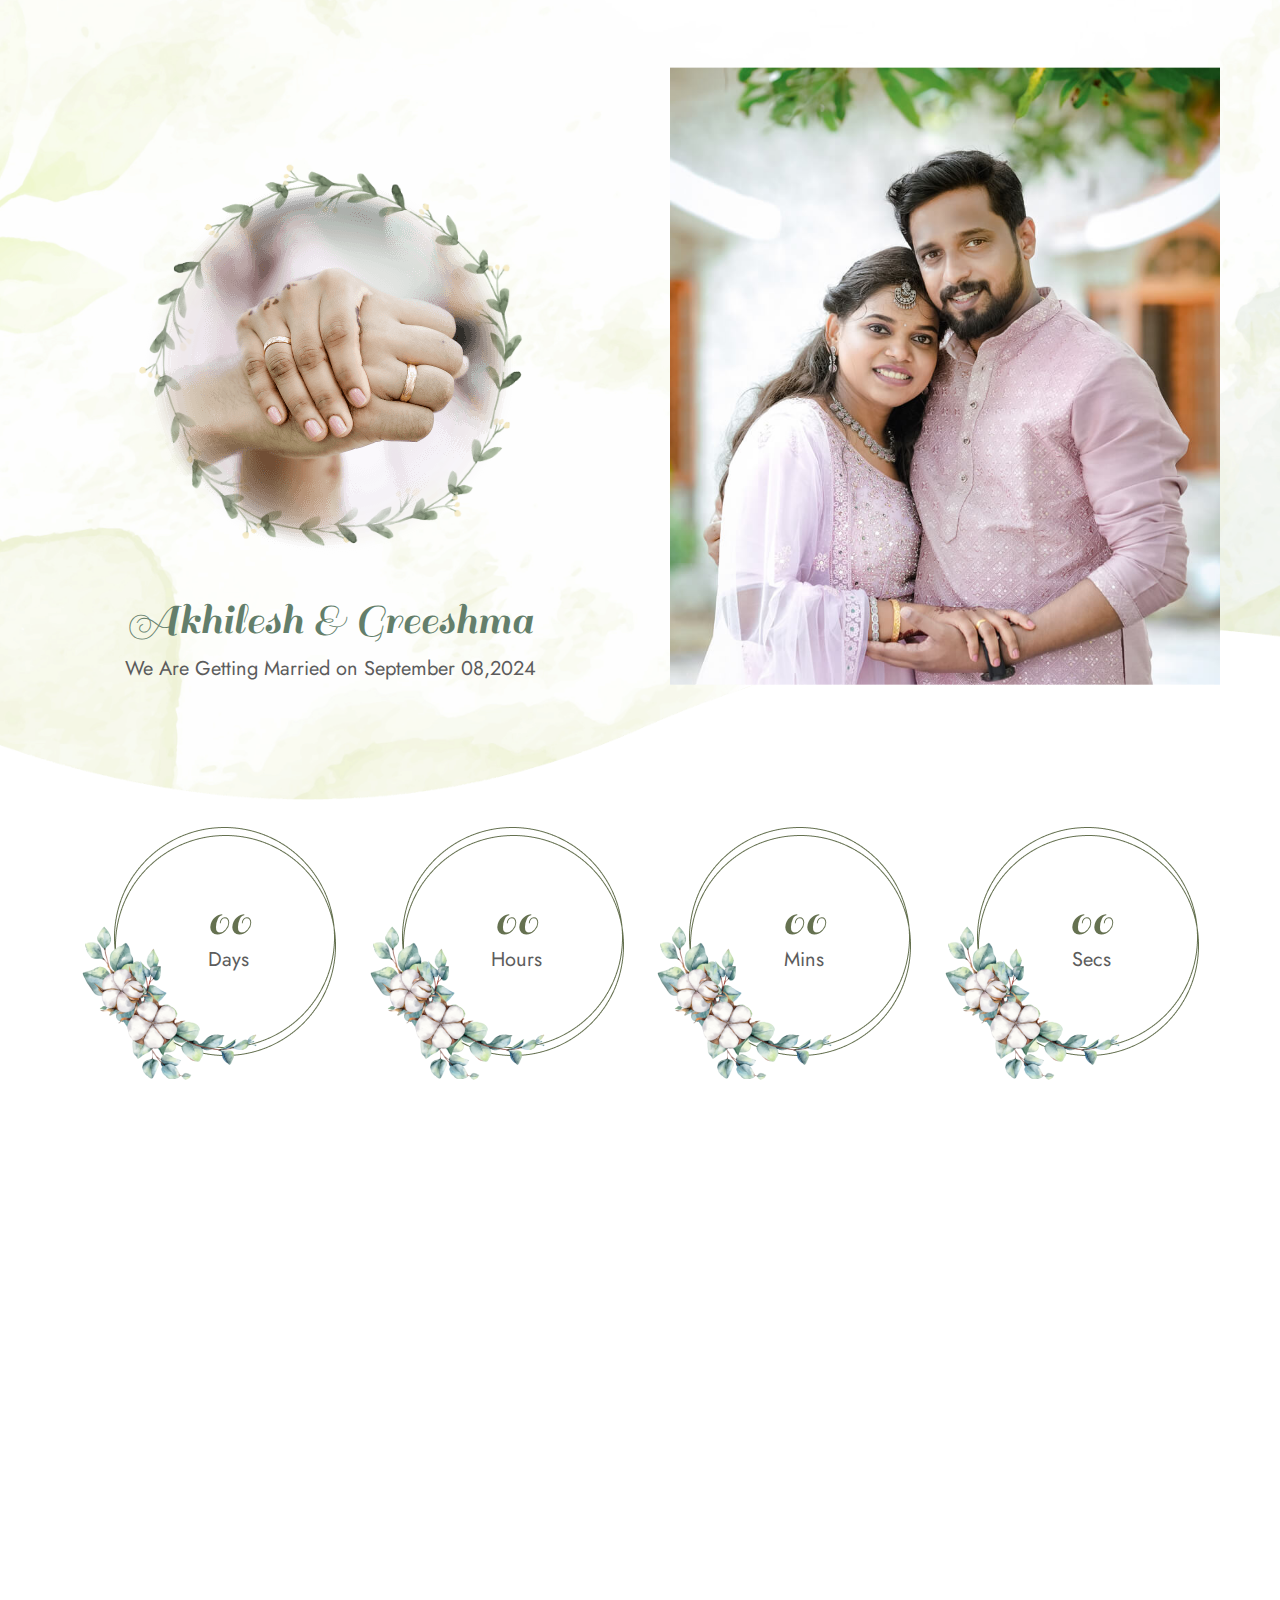
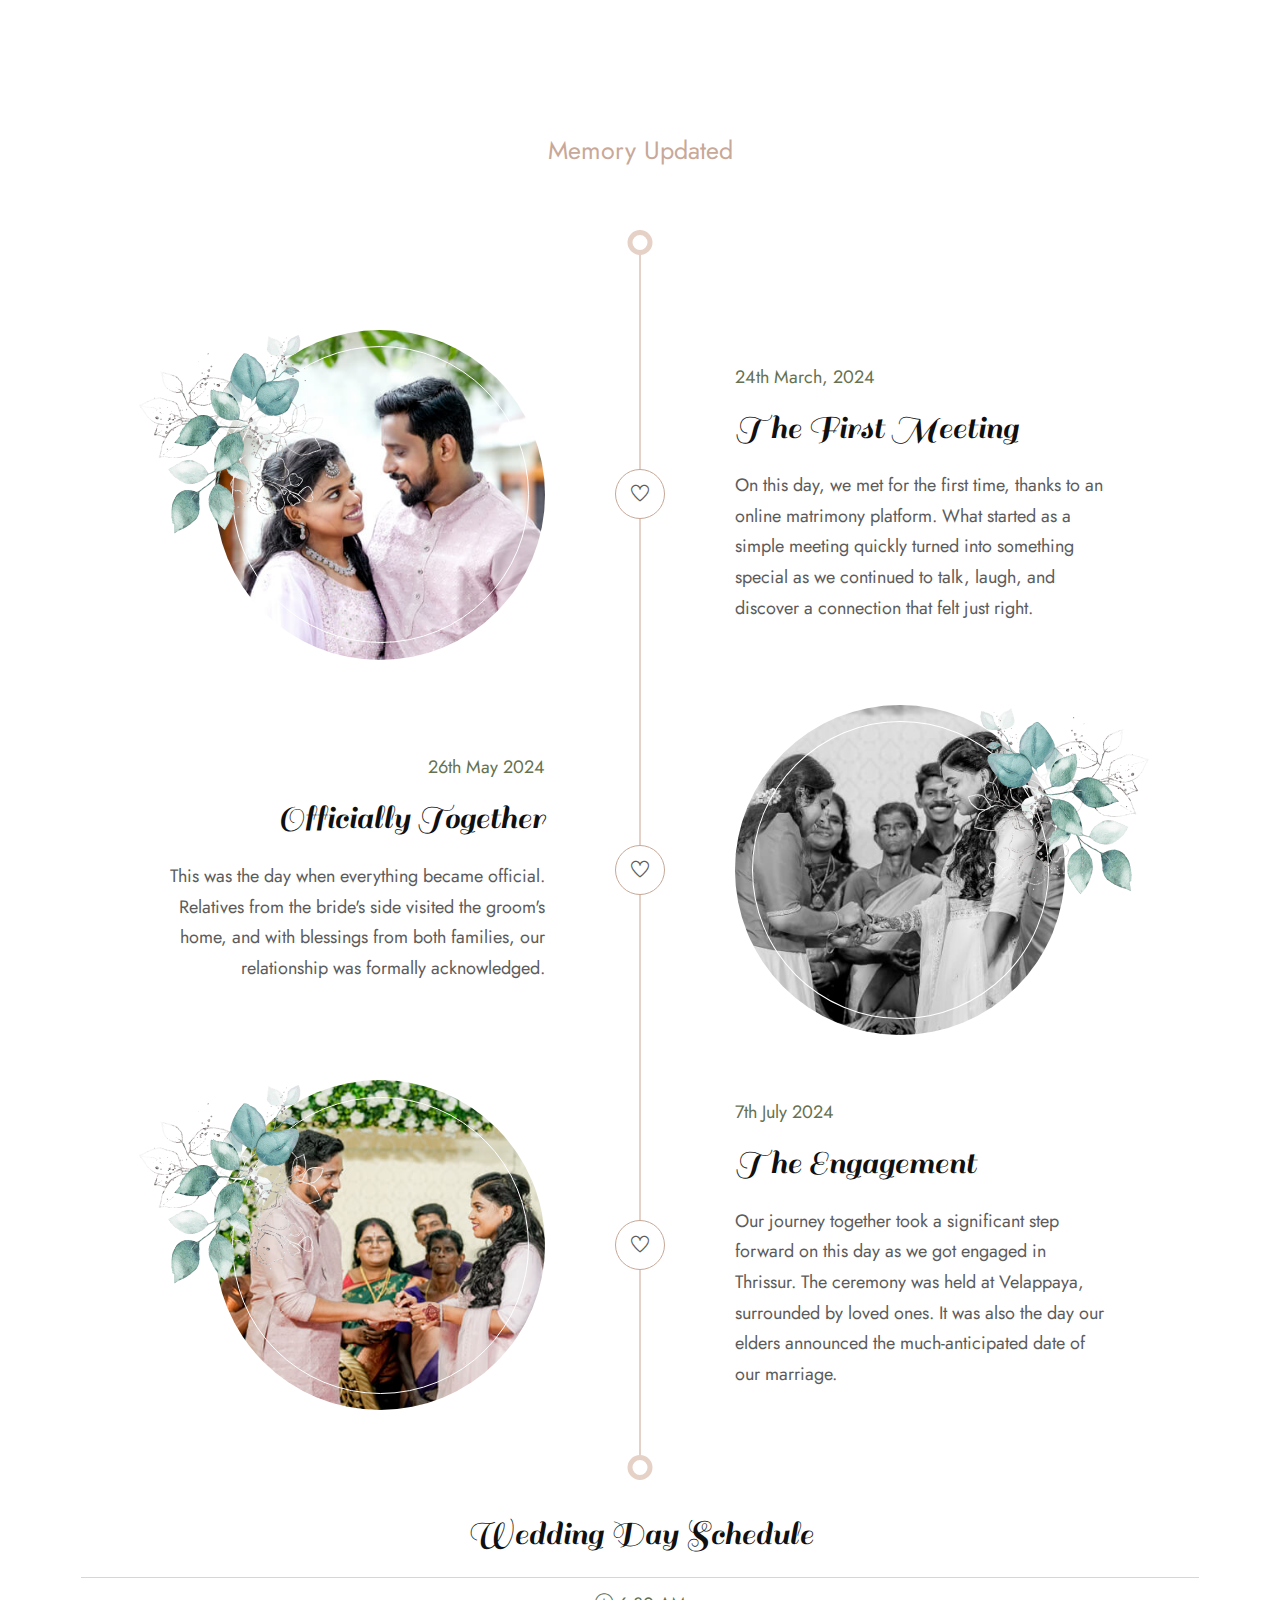
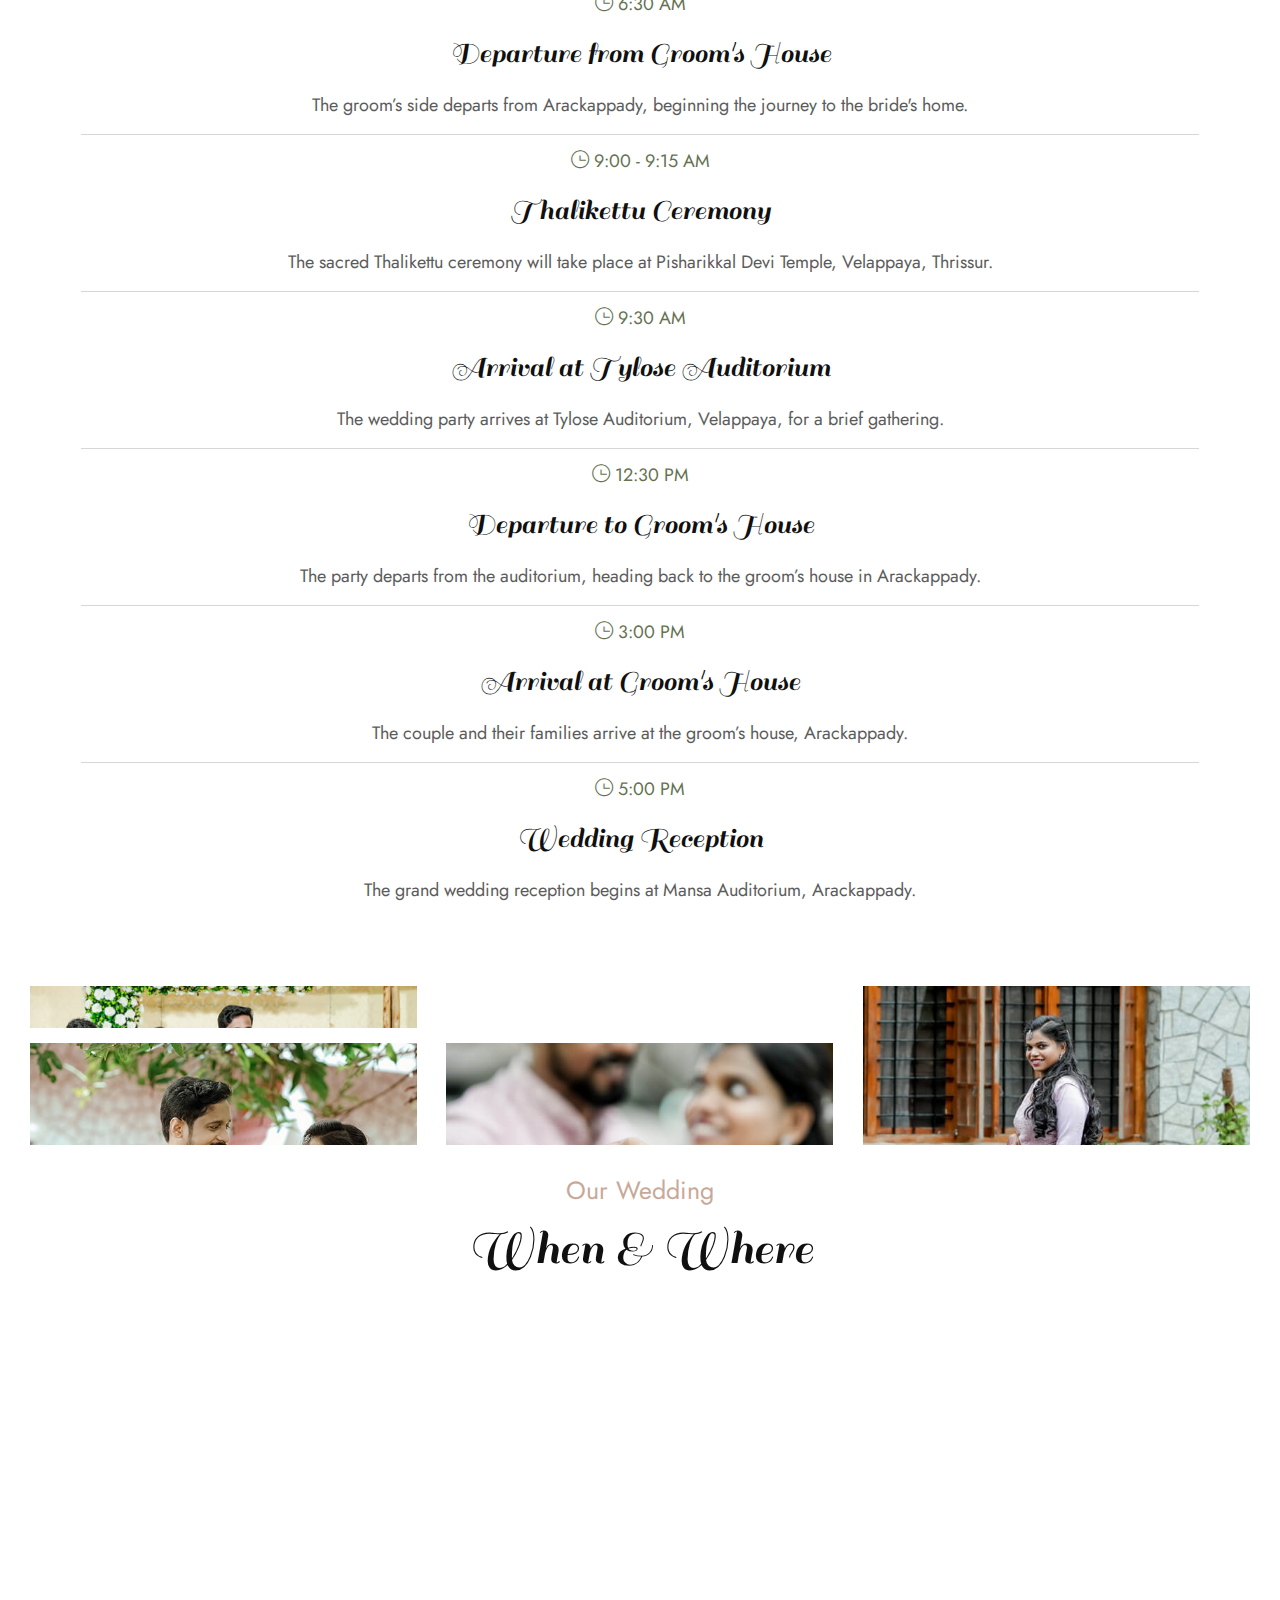
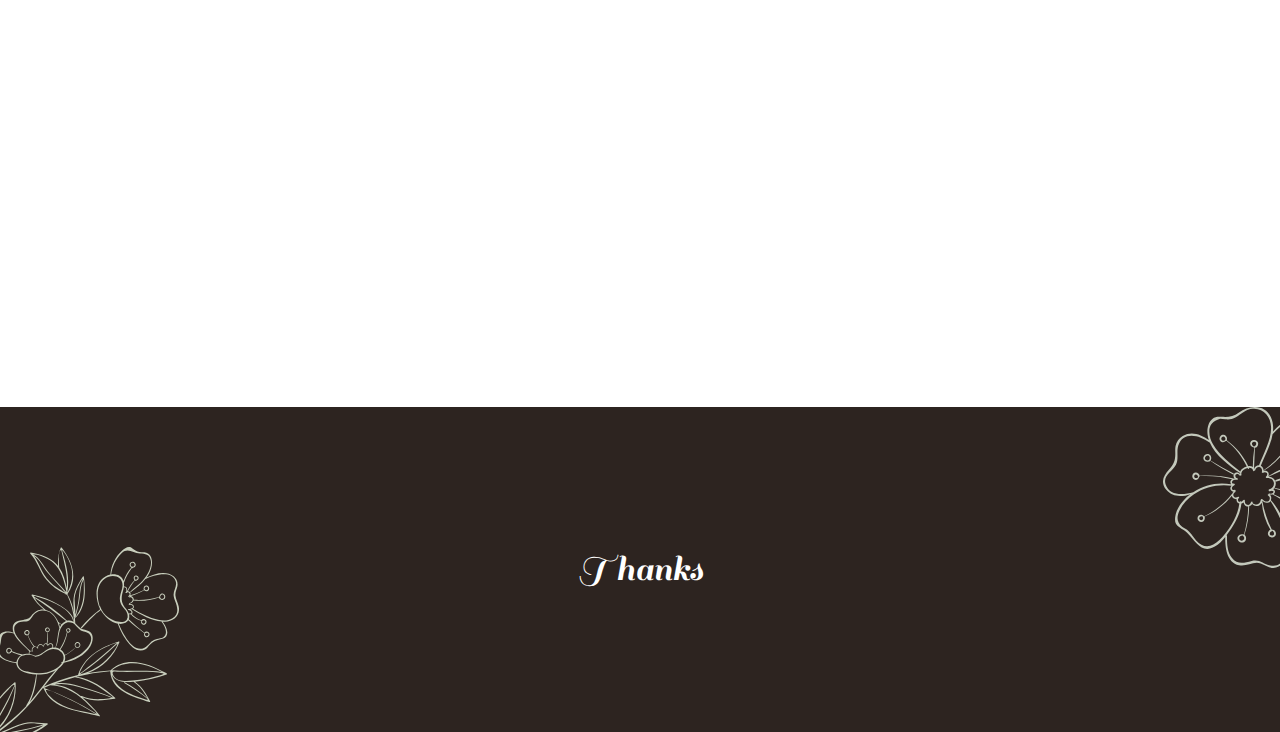
==== index.html @ 6d01048b "change position index.html" ====
<!DOCTYPE html>
<!--[if !IE]><!-->
<html lang="en-US">
<!--<![endif]-->

<head>
  
    <meta charset="UTF-8">
    <meta name="viewport" content="width=device-width, initial-scale=1, maximum-scale=1">
    <meta name="msapplication-TileColor" content="">
    <meta name="theme-color" content="">
    <link rel="profile" href="//gmpg.org/xfn/11">
    <title> Akhilesh Greeshma Wedding </title>
    <meta name='robots' content='max-image-preview:large' />
    <link rel='dns-prefetch' href='//fonts.googleapis.com' />

    <meta name="description" content="The grand wedding reception begins at Mansa Auditorium, Arackappady." />
    <meta property="og:title" content="Wedding Reception | Mansa Auditorium, Arakkappady Vengola Ernakulam" />
    <meta property="og:url" content="https://akhileshgreeshma/wedding" />
    <meta property="og:description" content="We Are Getting Married on September 08,2024" />
    <meta property="og:image" content="https://akhileshgreeshma.github.io/wedding/images/preview.jpg"/>

    <link rel="preconnect" href="https://fonts.googleapis.com">
    <link rel="preconnect" href="https://fonts.gstatic.com" crossorigin>
    <link href="https://fonts.googleapis.com/css2?family=Sail&display=swap" rel="stylesheet">

    <link href="https://fonts.googleapis.com/css2?family=Jost:ital,wght@0,100..900;1,100..900&family=Sail&display=swap" rel="stylesheet">


    <style id='classic-theme-styles-inline-css' type='text/css'>
        /*! This file is auto-generated */
        .wp-block-button__link{color:#fff;background-color:#32373c;border-radius:9999px;box-shadow:none;text-decoration:none;padding:calc(.667em + 2px) calc(1.333em + 2px);font-size:1.125em}.wp-block-file__button{background:#32373c;color:#fff;text-decoration:none}
    </style>
    <style id='global-styles-inline-css' type='text/css'>
        body{--wp--preset--color--black: #000000;--wp--preset--color--cyan-bluish-gray: #abb8c3;--wp--preset--color--white: #ffffff;--wp--preset--color--pale-pink: #f78da7;--wp--preset--color--vivid-red: #cf2e2e;--wp--preset--color--luminous-vivid-orange: #ff6900;--wp--preset--color--luminous-vivid-amber: #fcb900;--wp--preset--color--light-green-cyan: #7bdcb5;--wp--preset--color--vivid-green-cyan: #00d084;--wp--preset--color--pale-cyan-blue: #8ed1fc;--wp--preset--color--vivid-cyan-blue: #0693e3;--wp--preset--color--vivid-purple: #9b51e0;--wp--preset--gradient--vivid-cyan-blue-to-vivid-purple: linear-gradient(135deg,rgba(6,147,227,1) 0%,rgb(155,81,224) 100%);--wp--preset--gradient--light-green-cyan-to-vivid-green-cyan: linear-gradient(135deg,rgb(122,220,180) 0%,rgb(0,208,130) 100%);--wp--preset--gradient--luminous-vivid-amber-to-luminous-vivid-orange: linear-gradient(135deg,rgba(252,185,0,1) 0%,rgba(255,105,0,1) 100%);--wp--preset--gradient--luminous-vivid-orange-to-vivid-red: linear-gradient(135deg,rgba(255,105,0,1) 0%,rgb(207,46,46) 100%);--wp--preset--gradient--very-light-gray-to-cyan-bluish-gray: linear-gradient(135deg,rgb(238,238,238) 0%,rgb(169,184,195) 100%);--wp--preset--gradient--cool-to-warm-spectrum: linear-gradient(135deg,rgb(74,234,220) 0%,rgb(151,120,209) 20%,rgb(207,42,186) 40%,rgb(238,44,130) 60%,rgb(251,105,98) 80%,rgb(254,248,76) 100%);--wp--preset--gradient--blush-light-purple: linear-gradient(135deg,rgb(255,206,236) 0%,rgb(152,150,240) 100%);--wp--preset--gradient--blush-bordeaux: linear-gradient(135deg,rgb(254,205,165) 0%,rgb(254,45,45) 50%,rgb(107,0,62) 100%);--wp--preset--gradient--luminous-dusk: linear-gradient(135deg,rgb(255,203,112) 0%,rgb(199,81,192) 50%,rgb(65,88,208) 100%);--wp--preset--gradient--pale-ocean: linear-gradient(135deg,rgb(255,245,203) 0%,rgb(182,227,212) 50%,rgb(51,167,181) 100%);--wp--preset--gradient--electric-grass: linear-gradient(135deg,rgb(202,248,128) 0%,rgb(113,206,126) 100%);--wp--preset--gradient--midnight: linear-gradient(135deg,rgb(2,3,129) 0%,rgb(40,116,252) 100%);--wp--preset--font-size--small: 13px;--wp--preset--font-size--medium: 20px;--wp--preset--font-size--large: 36px;--wp--preset--font-size--x-large: 42px;--wp--preset--font-family--inter: "Inter", sans-serif;--wp--preset--font-family--cardo: Cardo;--wp--preset--spacing--20: 0.44rem;--wp--preset--spacing--30: 0.67rem;--wp--preset--spacing--40: 1rem;--wp--preset--spacing--50: 1.5rem;--wp--preset--spacing--60: 2.25rem;--wp--preset--spacing--70: 3.38rem;--wp--preset--spacing--80: 5.06rem;--wp--preset--shadow--natural: 6px 6px 9px rgba(0, 0, 0, 0.2);--wp--preset--shadow--deep: 12px 12px 50px rgba(0, 0, 0, 0.4);--wp--preset--shadow--sharp: 6px 6px 0px rgba(0, 0, 0, 0.2);--wp--preset--shadow--outlined: 6px 6px 0px -3px rgba(255, 255, 255, 1), 6px 6px rgba(0, 0, 0, 1);--wp--preset--shadow--crisp: 6px 6px 0px rgba(0, 0, 0, 1);}:where(.is-layout-flex){gap: 0.5em;}:where(.is-layout-grid){gap: 0.5em;}body .is-layout-flex{display: flex;}body .is-layout-flex{flex-wrap: wrap;align-items: center;}body .is-layout-flex > *{margin: 0;}body .is-layout-grid{display: grid;}body .is-layout-grid > *{margin: 0;}:where(.wp-block-columns.is-layout-flex){gap: 2em;}:where(.wp-block-columns.is-layout-grid){gap: 2em;}:where(.wp-block-post-template.is-layout-flex){gap: 1.25em;}:where(.wp-block-post-template.is-layout-grid){gap: 1.25em;}.has-black-color{color: var(--wp--preset--color--black) !important;}.has-cyan-bluish-gray-color{color: var(--wp--preset--color--cyan-bluish-gray) !important;}.has-white-color{color: var(--wp--preset--color--white) !important;}.has-pale-pink-color{color: var(--wp--preset--color--pale-pink) !important;}.has-vivid-red-color{color: var(--wp--preset--color--vivid-red) !important;}.has-luminous-vivid-orange-color{color: var(--wp--preset--color--luminous-vivid-orange) !important;}.has-luminous-vivid-amber-color{color: var(--wp--preset--color--luminous-vivid-amber) !important;}.has-light-green-cyan-color{color: var(--wp--preset--color--light-green-cyan) !important;}.has-vivid-green-cyan-color{color: var(--wp--preset--color--vivid-green-cyan) !important;}.has-pale-cyan-blue-color{color: var(--wp--preset--color--pale-cyan-blue) !important;}.has-vivid-cyan-blue-color{color: var(--wp--preset--color--vivid-cyan-blue) !important;}.has-vivid-purple-color{color: var(--wp--preset--color--vivid-purple) !important;}.has-black-background-color{background-color: var(--wp--preset--color--black) !important;}.has-cyan-bluish-gray-background-color{background-color: var(--wp--preset--color--cyan-bluish-gray) !important;}.has-white-background-color{background-color: var(--wp--preset--color--white) !important;}.has-pale-pink-background-color{background-color: var(--wp--preset--color--pale-pink) !important;}.has-vivid-red-background-color{background-color: var(--wp--preset--color--vivid-red) !important;}.has-luminous-vivid-orange-background-color{background-color: var(--wp--preset--color--luminous-vivid-orange) !important;}.has-luminous-vivid-amber-background-color{background-color: var(--wp--preset--color--luminous-vivid-amber) !important;}.has-light-green-cyan-background-color{background-color: var(--wp--preset--color--light-green-cyan) !important;}.has-vivid-green-cyan-background-color{background-color: var(--wp--preset--color--vivid-green-cyan) !important;}.has-pale-cyan-blue-background-color{background-color: var(--wp--preset--color--pale-cyan-blue) !important;}.has-vivid-cyan-blue-background-color{background-color: var(--wp--preset--color--vivid-cyan-blue) !important;}.has-vivid-purple-background-color{background-color: var(--wp--preset--color--vivid-purple) !important;}.has-black-border-color{border-color: var(--wp--preset--color--black) !important;}.has-cyan-bluish-gray-border-color{border-color: var(--wp--preset--color--cyan-bluish-gray) !important;}.has-white-border-color{border-color: var(--wp--preset--color--white) !important;}.has-pale-pink-border-color{border-color: var(--wp--preset--color--pale-pink) !important;}.has-vivid-red-border-color{border-color: var(--wp--preset--color--vivid-red) !important;}.has-luminous-vivid-orange-border-color{border-color: var(--wp--preset--color--luminous-vivid-orange) !important;}.has-luminous-vivid-amber-border-color{border-color: var(--wp--preset--color--luminous-vivid-amber) !important;}.has-light-green-cyan-border-color{border-color: var(--wp--preset--color--light-green-cyan) !important;}.has-vivid-green-cyan-border-color{border-color: var(--wp--preset--color--vivid-green-cyan) !important;}.has-pale-cyan-blue-border-color{border-color: var(--wp--preset--color--pale-cyan-blue) !important;}.has-vivid-cyan-blue-border-color{border-color: var(--wp--preset--color--vivid-cyan-blue) !important;}.has-vivid-purple-border-color{border-color: var(--wp--preset--color--vivid-purple) !important;}.has-vivid-cyan-blue-to-vivid-purple-gradient-background{background: var(--wp--preset--gradient--vivid-cyan-blue-to-vivid-purple) !important;}.has-light-green-cyan-to-vivid-green-cyan-gradient-background{background: var(--wp--preset--gradient--light-green-cyan-to-vivid-green-cyan) !important;}.has-luminous-vivid-amber-to-luminous-vivid-orange-gradient-background{background: var(--wp--preset--gradient--luminous-vivid-amber-to-luminous-vivid-orange) !important;}.has-luminous-vivid-orange-to-vivid-red-gradient-background{background: var(--wp--preset--gradient--luminous-vivid-orange-to-vivid-red) !important;}.has-very-light-gray-to-cyan-bluish-gray-gradient-background{background: var(--wp--preset--gradient--very-light-gray-to-cyan-bluish-gray) !important;}.has-cool-to-warm-spectrum-gradient-background{background: var(--wp--preset--gradient--cool-to-warm-spectrum) !important;}.has-blush-light-purple-gradient-background{background: var(--wp--preset--gradient--blush-light-purple) !important;}.has-blush-bordeaux-gradient-background{background: var(--wp--preset--gradient--blush-bordeaux) !important;}.has-luminous-dusk-gradient-background{background: var(--wp--preset--gradient--luminous-dusk) !important;}.has-pale-ocean-gradient-background{background: var(--wp--preset--gradient--pale-ocean) !important;}.has-electric-grass-gradient-background{background: var(--wp--preset--gradient--electric-grass) !important;}.has-midnight-gradient-background{background: var(--wp--preset--gradient--midnight) !important;}.has-small-font-size{font-size: var(--wp--preset--font-size--small) !important;}.has-medium-font-size{font-size: var(--wp--preset--font-size--medium) !important;}.has-large-font-size{font-size: var(--wp--preset--font-size--large) !important;}.has-x-large-font-size{font-size: var(--wp--preset--font-size--x-large) !important;}
        .wp-block-navigation a:where(:not(.wp-element-button)){color: inherit;}
        :where(.wp-block-post-template.is-layout-flex){gap: 1.25em;}:where(.wp-block-post-template.is-layout-grid){gap: 1.25em;}
        :where(.wp-block-columns.is-layout-flex){gap: 2em;}:where(.wp-block-columns.is-layout-grid){gap: 2em;}
        .wp-block-pullquote{font-size: 1.5em;line-height: 1.6;}
    </style>
    <link rel='stylesheet' id='contact-form-7-css' href='css/styles.css?ver=5.9.6' type='text/css' media='all' />
    <link rel='stylesheet' id='habibi-elementor-css' href='css/habibi-elementor.css?ver=1.0.0' type='text/css' media='all' />
    <link rel='stylesheet' id='woocommerce-layout-css' href='css/woocommerce-layout.css?ver=9.1.2' type='text/css' media='all' />
    <link rel='stylesheet' id='woocommerce-smallscreen-css' href='css/woocommerce-smallscreen.css?ver=9.1.2' type='text/css' media='only screen and (max-width: 768px)' />
    <link rel='stylesheet' id='woocommerce-general-css' href='css/woocommerce.css?ver=9.1.2' type='text/css' media='all' />
    <style id='woocommerce-inline-inline-css' type='text/css'>
        .woocommerce form .form-row .required { visibility: visible; }
    </style>
    <link rel='stylesheet' id='themify-icons-css' href='css/themify-icons.css?ver=4.6.3' type='text/css' media='all' />
    <link rel='stylesheet' id='bootstrap-css' href='css/bootstrap.min.css?ver=5.0.1' type='text/css' media='all' />
    <link rel='stylesheet' id='animate-css' href='css/animate.css?ver=3.5.1' type='text/css' media='all' />
    <link rel='stylesheet' id='odometer-css' href='css/odometer.css?ver=0.4.8' type='text/css' media='all' />
    <link rel='stylesheet' id='magnific-popup-css' href='css/magnific-popup.css?ver=0.4.8' type='text/css' media='all' />
    <link rel='stylesheet' id='progresscircle-css' href='css/progresscircle.css?ver=1.0.0' type='text/css' media='all' />
    <link rel='stylesheet' id='owl-carousel-css' href='css/owl.carousel.css?ver=2.0.0' type='text/css' media='all' />
    <link rel='stylesheet' id='owl-theme-css' href='css/owl.theme.css?ver=2.0.0' type='text/css' media='all' />
    <link rel='stylesheet' id='slick-css' href='css/slick.css?ver=1.6.0' type='text/css' media='all' />
    <link rel='stylesheet' id='swiper-css' href='css/swiper.min.css?ver=8.4.5' type='text/css' media='all' />
    <link rel='stylesheet' id='slick-theme-css' href='css/slick-theme.css?ver=1.6.0' type='text/css' media='all' />
    <link rel='stylesheet' id='owl-transitions-css' href='css/owl.transitions.css?ver=2.0.0' type='text/css' media='all' />
    <link rel='stylesheet' id='fancybox-css' href='css/fancybox.css?ver=2.0.0' type='text/css' media='all' />
    <link rel='stylesheet' id='habibi-style-css' href='css/styles.css?ver=1.0' type='text/css' media='all' />
    <link rel='stylesheet' id='element-css' href='css/elements.css?ver=1.0' type='text/css' media='all' />
    <link rel='stylesheet' id='habibi-responsive-css' href='css/responsive.css?ver=1.0' type='text/css' media='all' />
    <link rel='stylesheet' id='habibi-default-style-css' href='css/style.css?ver=6.5.5' type='text/css' media='all' />
    <style id='habibi-default-style-inline-css' type='text/css'>
        .layout-boxed {}
    </style>
    <link rel='stylesheet' id='elementor-icons-css' href='css/elementor-icons.min.css?ver=5.30.0' type='text/css' media='all' />
    <link rel='stylesheet' id='elementor-frontend-css' href='css/frontend-lite.min.css?ver=3.23.0' type='text/css' media='all' />
    <link rel='stylesheet' id='elementor-post-6-css' href='css/post-6.css?ver=1721036226' type='text/css' media='all' />
    <link rel='stylesheet' id='elementor-post-37-css' href='css/post-37.css?ver=1721061239' type='text/css' media='all' />
    <link rel='stylesheet' id='google-fonts-1-css' href='https://fonts.googleapis.com/css?family=Roboto%3A100%2C100italic%2C200%2C200italic%2C300%2C300italic%2C400%2C400italic%2C500%2C500italic%2C600%2C600italic%2C700%2C700italic%2C800%2C800italic%2C900%2C900italic%7CRoboto+Slab%3A100%2C100italic%2C200%2C200italic%2C300%2C300italic%2C400%2C400italic%2C500%2C500italic%2C600%2C600italic%2C700%2C700italic%2C800%2C800italic%2C900%2C900italic&#038;display=swap&#038;ver=6.5.5'
    type='text/css' media='all' />
    <script type="text/javascript" src="js/jquery.min.js?ver=3.7.1" id="jquery-core-js"></script>
    <script type="text/javascript" src="js/jquery-migrate.min.js?ver=3.4.1" id="jquery-migrate-js"></script>
    <script type="text/javascript" src="js/jquery-blockui/jquery.blockUI.min.js" id="jquery-blockui-js" defer="defer" data-wp-strategy="defer"></script>

    <script type="text/javascript" src="js/add-to-cart.min.js?ver=9.1.2" id="wc-add-to-cart-js" defer="defer" data-wp-strategy="defer"></script>
    <script type="text/javascript" src="js/js.cookie.min.js?ver=2.1.4-wc.9.1.2" id="js-cookie-js" defer="defer" data-wp-strategy="defer"></script>
    <script type="text/javascript" src="js/woocommerce.min.js?ver=9.1.2" id="woocommerce-js" defer="defer" data-wp-strategy="defer"></script>


    <meta name="generator" content="WordPress 6.5.5" />
    <meta name="generator" content="WooCommerce 9.1.2" />

    <noscript>
        <style>
            .woocommerce-product-gallery{ opacity: 1 !important; }
        </style>
    </noscript>
    <meta name="generator" content="Elementor 3.23.0; features: e_optimized_css_loading, additional_custom_breakpoints, e_lazyload; settings: css_print_method-external, google_font-enabled, font_display-swap">
    <style>
        .e-con.e-parent:nth-of-type(n+4):not(.e-lazyloaded):not(.e-no-lazyload),
        				.e-con.e-parent:nth-of-type(n+4):not(.e-lazyloaded):not(.e-no-lazyload) * {
        					background-image: none !important;
        				}
        				@media screen and (max-height: 1024px) {
        					.e-con.e-parent:nth-of-type(n+3):not(.e-lazyloaded):not(.e-no-lazyload),
        					.e-con.e-parent:nth-of-type(n+3):not(.e-lazyloaded):not(.e-no-lazyload) * {
        						background-image: none !important;
        					}
        				}
        				@media screen and (max-height: 640px) {
        					.e-con.e-parent:nth-of-type(n+2):not(.e-lazyloaded):not(.e-no-lazyload),
        					.e-con.e-parent:nth-of-type(n+2):not(.e-lazyloaded):not(.e-no-lazyload) * {
        						background-image: none !important;
        					}
        				}
    </style>





</head>

<body class="page-template page-template-elementor_header_footer page page-id-37 theme-habibi woocommerce-no-js elementor-default elementor-template-full-width elementor-kit-6 elementor-page elementor-page-37">

    <!-- Counter -->
    <div class="counter_hide">
        <script type='text/javascript' src='https://www.freevisitorcounters.com/auth.php?id=686998354d376f53f537bfa24ad640eaad97c977'></script>
        <script type="text/javascript" src="https://www.freevisitorcounters.com/en/home/counter/1223236/t/1"></script>
    </div>
    <!-- counter end -->



    <div class="page-wrapper layout-full">
        <!-- #habibi-theme-wrapper -->
        <!-- start preloader -->
        <div class="preloader">
            <div class="vertical-centered-box">
                <div class="content">
                    <div class="loader-circle"></div>
                    <div class="loader-line-mask">
                        <div class="loader-line"></div>
                    </div>
                    <img src="images/preloader.gif" alt="">
                </div>
            </div>
        </div>
        <!-- end preloader -->
        <!-- <header id="header" class="header-builder">
      		<div data-elementor-type="wp-post" data-elementor-id="159" class="elementor elementor-159">
				<div class="elementor-element elementor-element-b82010c e-con-full e-flex e-con e-parent" data-id="b82010c" data-element_type="container">
				<div class="elementor-element elementor-element-c678079 elementor-widget elementor-widget-wpo-habibi_header" >
				<div class="elementor-widget-container">
			
		
		<div class="wpo-custom-site-header wpo-site-header wpo-header-style-3">
			<nav class="navigation navbar navbar-expand-lg navbar-light">
				<div class="container-fluid">
					<div class="row align-items-center">
						 
						<div class="col-lg-2 col-md-6 col-6">
							<div class="navbar-header">
								<a class="navbar-brand" href="">
									<img decoding="async" src="images/logo.svg" alt="">								</a>
							</div>
						</div>
						<div class="col-lg-8 col-md-1 col-1">
					 
						</div>
					 
					</div>
				</div> 
			</nav>
		</div>
				</div>
				</div>
				</div>
				</div>
		    </header> -->
        <div data-elementor-type="wp-page" data-elementor-id="37" class="elementor elementor-37">
            <div class="elementor-element elementor-element-7cbd3f1 e-con-full e-flex e-con e-parent" data-id="7cbd3f1" data-element_type="container">
                <div class="elementor-element elementor-element-7365781 elementor-widget elementor-widget-wpo-habibi_hero_hero">
                    <div class="elementor-widget-container">

                        <div class="habibi-hero static-hero-s3" style="background: url( images/hero-bg-three.png )  no-repeat center center;">
                            <div class="hero-container">
                                <div class="hero-inner">
                                    <div class="container-fluid">
                                        <div class="row align-items-center">
                                            <div class="col-xl-6 col-lg-6 col-12">
                                                <div class="wpo-static-hero-inner">
                                                    <div class="slide-title wow zoomIn" data-wow-duration="1500ms">
                                                        <!-- <h2>Save <span>the</span> Date</h2> -->
                                                        <!-- <h2>08 <span>Sep </span> <span>2024 </span>    </h2>											 -->
                                                        <img src="images/hand.png" class="header-hand" alt="">
                                                        <div class="shape">
                                                            <img decoding="async" src="images/hero4-flower.png" alt=""> </div>
                                                    </div>
                                                    <div class="slide-sub-title wow fadeInUp" data-wow-duration="1500ms">
                                                        <h3>Akhilesh &amp; Greeshma</h3> </div>
                                                    <div data-swiper-parallax="400" class="slide-text wow fadeInUp" data-wow-duration="1600ms">
                                                        <p>We Are Getting Married on September 08,2024</p>
                                                    </div>
                                                    <div class="clearfix"></div>
                                                </div>
                                            </div>
                                        </div>
                                    </div>
                                </div>
                            </div>
                            <div class="static-hero-right " >
                                <div class="static-hero-img" >

                                    <div class="static-hero-img-inner wow fadeInUp">
                                        <img decoding="async" src="images/hero-3.jpg" alt=""> </div>
                                </div>
                                <!-- <div class="wpo-wedding-date">
						<div class="clock-grids">
							<div id="clock" data-date="2024-09-08 00:00"></div>
						</div>
					</div> -->
                            </div>
                        </div>
                        <!-- <script>
				jQuery(document).ready(function() {
					/*------------------------------------------
            = COUNTDOWN CLOCK
        -------------------------------------------*/
					if (jQuery("#clock").length) {
						var weddingDate = jQuery('#clock').data('date');
						jQuery('#clock').countdown(weddingDate, function(event) {
							var $this = jQuery(this).html(event.strftime('' +
								'<div class="box"><div><div class="time">%D</div> <span>Days</span></div></div>' +
								'<div class="box"><div><div class="time">%H</div> <span>Hours</span></div></div>' +
								'<div class="box"><div><div class="time">%M</div> <span>Mins</span> </div></div>' +
								'<div class="box"><div><div class="time">%S</div> <span>Secs</span> </div></div>'));
						});
					}

				});
			</script> -->

                    </div>
                </div>
            </div>





            <div class="elementor-element elementor-element-5272e9d e-con-full e-flex e-con e-parent" data-id="5272e9d" data-element_type="container">
                <div class="elementor-element elementor-element-038c628 elementor-widget elementor-widget-wpo-habibi_coundown" data-id="038c628" data-element_type="widget" data-settings="{&quot;countdown_image&quot;:{&quot;url&quot;:&quot;images\/date-bg.png&quot;,&quot;id&quot;:637,&quot;size&quot;:&quot;&quot;,&quot;alt&quot;:&quot;&quot;,&quot;source&quot;:&quot;library&quot;}}"
                data-widget_type="wpo-habibi_coundown.default">
                    <div class="elementor-widget-container">
                        <div class="wpo-wedding-countdown">
                            <div class="container">
                                <div class="row wow fadeInUp" data-wow-duration="1600ms">
                                    <div class="col col-xs-12">
                                        <div class="clock-grids">
                                            <div id="clock" data-date="2024-09-08 00:00"></div>
                                        </div>
                                    </div>
                                </div>
                            </div>
                            <!-- end container -->
                        </div>

                        <script>
                            jQuery(document).ready(function() {
                            				/*------------------------------------------
                                        = COUNTDOWN CLOCK
                                    -------------------------------------------*/
                            				if (jQuery("#clock").length) {
                            					var weddingDate = jQuery('#clock').data('date');
                            					jQuery('#clock').countdown(weddingDate, function(event) {
                            						var $this = jQuery(this).html(event.strftime('' +
                            							'<div class="box"  style="background: url( images/date-bg.png )  no-repeat center center;"><div><div class="time">%D</div> <span>Days</span></div></div>' +
                            							'<div class="box"  style="background: url( images/date-bg.png )  no-repeat center center;"><div><div class="time">%H</div> <span>Hours</span></div></div>' +
                            							'<div class="box"  style="background: url( images/date-bg.png )  no-repeat center center;"><div><div class="time">%M</div> <span>Mins</span> </div></div>' +
                            							'<div class="box"  style="background: url( images/date-bg.png )  no-repeat center center;"><div><div class="time">%S</div> <span>Secs</span> </div></div>'));
                            					});
                            				}
                            
                            			});
                        </script>
                    </div>
                </div>
            </div>





            <div class="elementor-element elementor-element-1dbd9ef e-con-full e-flex e-con e-parent" data-id="1dbd9ef" data-element_type="container">
                <div class="elementor-element elementor-element-64a3380 elementor-widget elementor-widget-wpo-habibi_client" data-id="64a3380" data-element_type="widget" data-widget_type="wpo-habibi_client.default">
                     
                </div>
                <div class="elementor-element elementor-element-2277d9a elementor-widget elementor-widget-wpo-habibi_couple_hero">
                    <div class="elementor-widget-container">


                        <div class="habibi-couple wpo-couple-section-s4">
                            <div class="container-fluid">
                                <div class="couple-area clearfix">
                                    <div class="row align-items-center">
                                        <div class="col col-xl-3 col-lg-4 col-12">
                                            <div class="text-grid wow fadeInLeftSlow" data-wow-duration="800ms">
                                                <h3>Akhilesh Prabhakar</h3>

                                                <p> Lecturer Govt Polytechnic College
                                                    <br> MTech in Chemical Engineering</p>

                                                <div class="social">
                                                    <ul>
                                                        <li>
                                                            <a href="#">
                                                                <i class="ti-facebook"></i> </a>
                                                        </li>
                                                        <li>
                                                            <a href="#">
                                                                <i class="ti-instagram"></i> </a>
                                                        </li>
                                                         
                                                    </ul>
                                                </div>
                                            </div>
                                        </div>
                                        <div class="col col-xl-6 col-lg-4 col-12">
                                            <div class="middle-couple-pic-wrap">

                                                <div class="middle-couple-pic wow fadeInUp" data-wow-duration="1000ms">
                                                    <div class="middle-couple-pic-inner">
                                                        <img decoding="async" src="images/Oliver-Zonas.jpg" alt="images/Oliver-Zonas.jpg">
                                                    </div>
                                                </div>
                                                <div class="middle-couple-pic wow fadeInUp" data-wow-duration="1000ms">
                                                    <div class="middle-couple-pic-inner">
                                                        <img decoding="async" src="images/Sophia-Miles.jpg" alt="images/Sophia-Miles.jpg">
                                                    </div>
                                                </div>
                                            </div>
                                        </div>
                                        <div class="col col-xl-3 col-lg-4 col-12">
                                            <div class="text-grid wow fadeInRightSlow" data-wow-duration="800ms">
                                                <h3>Greeshma V K</h3>
                                                <p>Technician Medical Education
                                                    <br>MSC MLT</p>
                                                <div class="social">
                                                    <ul>
                                                        <li>
                                                            <a href="#">
                                                                <i class="ti-facebook"></i> </a>
                                                        </li>
                                                        <li>
                                                            <a href="#">
                                                                <i class="ti-instagram"></i> </a>
                                                        </li>
                                                       
                                                    </ul>
                                                </div>
                                            </div>
                                        </div>
                                    </div>
                                </div>
                            </div>
                            <!-- end container -->
                        </div>
                    </div>
                </div>
            </div>
            <!-- 		<div class="elementor-element elementor-element-003edf9 e-con-full e-flex e-con e-parent" >
				<div class="elementor-widget-container">
					<div class="habibi-video-cta wpo-video-section pb-0 section-padding row">
			<div class="container-fluid">
				<div class="video-wrap">
					<img decoding="async" src="images/video-cta-2.jpg" alt="">						<a href="https://www.youtube.com/embed/s4dWp9_nNYk" class="video-btn" data-type="iframe">
							<i class="fi flaticon-play"></i>
						</a>
									</div>
			</div>
		</div>
		</div>
				</div> -->
        </div>
        <div class="elementor-element elementor-element-7a35182 e-con-full e-flex e-con e-parent" data-id="7a35182" data-element_type="container">
            <div class="elementor-element elementor-element-b697b2f elementor-widget elementor-widget-wpo-habibi_title" data-id="b697b2f" data-element_type="widget" data-widget_type="wpo-habibi_title.default">
                <div class="elementor-widget-container">
                    <div class="wpo-section-area">
                        <div class="wpo-section-title">
                            <span> Memory Updated </span>
                             </div>
                    </div>
                </div>
            </div>
            <div class="elementor-element elementor-element-960ab14 elementor-widget elementor-widget-wpo-habibi_story" data-id="960ab14" data-element_type="widget" data-widget_type="wpo-habibi_story.default">
                <div class="elementor-widget-container">


                    <div class="habibi-story wpo-story-section-s4">
                        <div class="container">
                            <div class="row">
                                <div class="col col-xs-12">
                                    <div class="story-timeline">
                                        <div class="round-shape"></div>
                                        <div class="row">

                                            <div class="col col-lg-6 col-12">
                                                <div class="img-holder right-align-text left-site">
                                                    <img decoding="async" src="images/story-4-1.jpg" alt="" class="img img-responsive">
                                                    <div class="story-shape-img-1"> <img decoding="async" src="images/s-shape1.png" alt=""> </div>
                                                </div>
                                            </div>
                                            <div class="col col-lg-6 col-12 text-holder">
                                                <span class="heart">
												<i class="ti-heart"></i>
											</span>
                                                <div class="story-text">
                                                    <span class="date">24th March, 2024</span>
                                                    <h3> The First Meeting </h3>
                                                    <p> On this day, we met for the first time, thanks to an online matrimony platform. What started as a simple meeting quickly turned into something special as we continued to talk, laugh, and discover a connection
                                                        that felt just right.</p>
                                                </div>
                                            </div>
                                        </div>
                                        <div class="row">
                                            <div class="col col-lg-6 col-12 order-lg-1 order-2 text-holder right-heart">
                                                <span class="heart">
													<i class="ti-heart"></i>
												</span>
                                                <div class="story-text right-align-text">
                                                    <span class="date">26th May 2024 </span>
                                                    <h3>Officially Together</h3>
                                                    <p> This was the day when everything became official. Relatives from the bride's side visited the groom's home, and with blessings from both families, our relationship was formally acknowledged.</p>
                                                </div>
                                            </div>
                                            <div class="col col-lg-6 col-12 order-lg-2 order-1">
                                                <div class="img-holder right-align-img">
                                                    <img decoding="async" src="images/story-4-2.jpg" alt="" class="img img-responsive">
                                                    <div class="story-shape-img-1">
                                                        <img decoding="async" src="images/s-shape2.png" alt=""> </div>
                                                </div>
                                            </div>
                                        </div>
                                        <div class="row">
                                            <div class="col col-lg-6 col-12">
                                                <div class="img-holder right-align-text left-site">
                                                    <img decoding="async" src="images/story-4-3.jpg" alt="" class="img img-responsive">
                                                    <div class="story-shape-img-1">
                                                        <img decoding="async" src="images/s-shape1.png" alt=""> </div>
                                                </div>
                                            </div>
                                            <div class="col col-lg-6 col-12 text-holder">
                                                <span class="heart">
														<i class="ti-heart"></i>
													</span>
                                                <div class="story-text">
                                                    <span class="date">7th July 2024 </span>
                                                    <h3>The Engagement </h3>
                                                    <p> Our journey together took a significant step forward on this day as we got engaged in Thrissur. The ceremony was held at Velappaya, surrounded by loved ones. It was also the day our elders announced
                                                        the much-anticipated date of our marriage. </p>
                                                </div>
                                            </div>
                                        </div>
                                        <div class="row">
                                            <div class="col offset-lg-6 col-lg-6 col-12 text-holder">
                                                <div class="round-shape-2"></div>
                                            </div>
                                        </div>

                                        <div class="row">
                                            <div class="col-md-12">
                                                <div class="schedule_section">

                                                    <h3>Wedding Day Schedule </h3>

                                                    <hr>
                                                    <spam class="date"> <i class="ti-time"></i> 6:30 AM </spam>
                                                    <h2>Departure from Groom's House</h2>
                                                    <div class="text-center">
                                                        The groom’s side departs from Arackappady, beginning the journey to the bride's home.
                                                    </div>
                                                    <hr>
                                                    <spam class="date"> <i class="ti-time"></i> 9:00 - 9:15 AM </spam>
                                                    <h2>Thalikettu Ceremony</h2>
                                                    <div class="text-center">
                                                        The sacred Thalikettu ceremony will take place at Pisharikkal Devi Temple, Velappaya, Thrissur.
                                                    </div>
                                                    <hr>
                                                    <spam class="date"> <i class="ti-time"></i> 9:30 AM </spam>
                                                    <h2>Arrival at Tylose Auditorium</h2>
                                                    <div class="text-center">
                                                        The wedding party arrives at Tylose Auditorium, Velappaya, for a brief gathering.
                                                    </div>
                                                    <hr>
                                                    <spam class="date"> <i class="ti-time"></i> 12:30 PM </spam>
                                                    <h2>Departure to Groom's House</h2>
                                                    <div class="text-center">
                                                        The party departs from the auditorium, heading back to the groom’s house in Arackappady.
                                                    </div>
                                                    <hr>
                                                    <spam class="date"> <i class="ti-time"></i> 3:00 PM </spam>
                                                    <h2>Arrival at Groom's House</h2>
                                                    <div class="text-center">
                                                        The couple and their families arrive at the groom’s house, Arackappady.
                                                    </div>
                                                    <hr>
                                                    <spam class="date"> <i class="ti-time"></i> 5:00 PM </spam>
                                                    <h2>Wedding Reception</h2>
                                                    <div class="text-center">
                                                        The grand wedding reception begins at Mansa Auditorium, Arackappady.
                                                    </div>



                                                </div>
                                            </div>
                                        </div>

                                    </div>
                                </div>
                            </div>
                            <!-- end row -->
                        </div>
                        <!-- end container -->
                    </div>
                </div>
            </div>
        </div>




        <div class="elementor-element elementor-element-36beeed e-con-full e-flex e-con e-parent" data-id="36beeed" data-element_type="container">
            <div class="elementor-element elementor-element-9a60970 elementor-widget elementor-widget-wpo-habibi_gallery" data-id="9a60970" data-element_type="widget" data-widget_type="wpo-habibi_gallery.default">
                <div class="elementor-widget-container">

                    <div class="wpo-portfolio-section-s2">
                        <div class="container-fluid">
                            <div class="row">
                                <div class="col-lg-12">
                                    <div class="sortable-gallery">
                                        <div class="gallery-filters"></div>
                                        <div class="portfolio-grids gallery-container clearfix">
                                            <div class="grid">
                                                <div class="img-holder">
                                                    <a href="images/g2-1.jpg" class="fancybox" data-fancybox-group="gall-1">
                                                        <img decoding="async" src="images/g2-1.jpg" alt="" class="img img-responsive">
                                                        <div class="hover-content">
                                                            <i class="ti-plus"></i>
                                                        </div>
                                                    </a>
                                                </div>
                                            </div>
                                            <div class="grid">
                                                <div class="img-holder">
                                                    <a href="images/g2-2.jpg" class="fancybox" data-fancybox-group="gall-1">
                                                        <img decoding="async" src="images/g2-2.jpg" alt="" class="img img-responsive">
                                                        <div class="hover-content">
                                                            <i class="ti-plus"></i>
                                                        </div>
                                                    </a>
                                                </div>
                                            </div>
                                            <div class="grid">
                                                <div class="img-holder">
                                                    <a href="images/g2-3.jpg" class="fancybox" data-fancybox-group="gall-1">
                                                        <img decoding="async" src="images/g2-3.jpg" alt="" class="img img-responsive">
                                                        <div class="hover-content">
                                                            <i class="ti-plus"></i>
                                                        </div>
                                                    </a>
                                                </div>
                                            </div>
                                            <div class="grid">
                                                <div class="img-holder">
                                                    <a href="images/g2-4.jpg" class="fancybox" data-fancybox-group="gall-1">
                                                        <img decoding="async" src="images/g2-4.jpg" alt="" class="img img-responsive">
                                                        <div class="hover-content">
                                                            <i class="ti-plus"></i>
                                                        </div>
                                                    </a>
                                                </div>
                                            </div>
                                            <div class="grid">
                                                <div class="img-holder">
                                                    <a href="images/g2-5.jpg" class="fancybox" data-fancybox-group="gall-1">
                                                        <img decoding="async" src="images/g2-5.jpg" alt="" class="img img-responsive">
                                                        <div class="hover-content">
                                                            <i class="ti-plus"></i>
                                                        </div>
                                                    </a>
                                                </div>
                                            </div>
                                        </div>
                                    </div>
                                </div>
                            </div>
                        </div>
                        <!-- end container -->
                    </div>
                </div>
            </div>
        </div>


        <!-- <div class="elementor-element elementor-element-2cd9d2c e-con-full e-flex e-con e-parent" data-id="2cd9d2c" data-element_type="container">
				<div class="elementor-element elementor-element-372498d elementor-widget elementor-widget-wpo-habibi_title" data-id="372498d" data-element_type="widget" data-widget_type="wpo-habibi_title.default">
				<div class="elementor-widget-container">
					<div class="wpo-section-area">
			<div class="wpo-section-title">
				<span>Important Persons</span><h2>Bridesmaids &amp; Groomsmen</h2>			</div>
		</div>
		</div>
				</div>
				<div class="elementor-element elementor-element-f99e05c elementor-widget elementor-widget-wpo-habibi_wedding_team" data-id="f99e05c" data-element_type="widget" data-widget_type="wpo-habibi_wedding_team.default">
				<div class="elementor-widget-container">
			
	<div class="habibi-team wpo-team-section-s2">
	    <div class="container">
	        <div class="wpo-team-wrap">
	            <div class="row">
	               	                <div class="col col-lg-3 col-md-6 col-sm-6 col-12">
	                    <div class="wpo-team-item wow fadeInUp" data-wow-duration="1600ms">
	                        <div class="wpo-team-img-wrap">
	                            <div class="wpo-team-img">
	                                <div class="wpo-team-img-inner">
	                                  <img decoding="async" class="img-responlsive" src="images/Jenny-Wilson-2.jpg" alt="">	                                </div>
	                            </div>
	                        </div>
	                        <div class="wpo-team-text">
	                             <h3>Jenny Wilson</h3><span>Bridesmaid</span>	                        </div>
	                    </div>
	                </div>
                	                <div class="col col-lg-3 col-md-6 col-sm-6 col-12">
	                    <div class="wpo-team-item wow fadeInUp" data-wow-duration="1600ms">
	                        <div class="wpo-team-img-wrap">
	                            <div class="wpo-team-img">
	                                <div class="wpo-team-img-inner">
	                                  <img decoding="async" class="img-responlsive" src="images/Robert-Fox-2.jpg" alt="">	                                </div>
	                            </div>
	                        </div>
	                        <div class="wpo-team-text">
	                             <h3>Robert Fox</h3><span>Groomsmen</span>	                        </div>
	                    </div>
	                </div>
                	                <div class="col col-lg-3 col-md-6 col-sm-6 col-12">
	                    <div class="wpo-team-item wow fadeInUp" data-wow-duration="1600ms">
	                        <div class="wpo-team-img-wrap">
	                            <div class="wpo-team-img">
	                                <div class="wpo-team-img-inner">
	                                  <img decoding="async" class="img-responlsive" src="images/Annette-Black-2.jpg" alt="">	                                </div>
	                            </div>
	                        </div>
	                        <div class="wpo-team-text">
	                             <h3>Annette Black</h3><span>Bridesmaids</span>	                        </div>
	                    </div>
	                </div>
                	                <div class="col col-lg-3 col-md-6 col-sm-6 col-12">
	                    <div class="wpo-team-item wow fadeInUp" data-wow-duration="1600ms">
	                        <div class="wpo-team-img-wrap">
	                            <div class="wpo-team-img">
	                                <div class="wpo-team-img-inner">
	                                  <img decoding="async" class="img-responlsive" src="images/Jenefer-Abram-2-1.jpg" alt="">	                                </div>
	                            </div>
	                        </div>
	                        <div class="wpo-team-text">
	                             <h3>Jenefer Abram</h3><span>Groomsmen</span>	                        </div>
	                    </div>
	                </div>
                	            </div>
	        </div>
	    </div>  
	</div>
		</div>
				</div>
				</div> -->
        <!-- <div class="elementor-element elementor-element-bd72d8f e-con-full e-flex e-con e-parent" data-id="bd72d8f" data-element_type="container">
				<div class="elementor-element elementor-element-025a568 elementor-widget elementor-widget-wpo-habibi_contact_form" data-id="025a568" data-element_type="widget" data-settings="{&quot;bg_image&quot;:{&quot;url&quot;:&quot;images/rsvp-bg.jpg&quot;,&quot;id&quot;:1035,&quot;size&quot;:&quot;&quot;,&quot;alt&quot;:&quot;&quot;,&quot;source&quot;:&quot;library&quot;}}" data-widget_type="wpo-habibi_contact_form.default">
				<div class="elementor-widget-container">
						<div class="habibi-rsvp-form wpo-contact-section-s4 section-padding" id="rsvp">
				<div class="wpo-contact-section-inner" style="background: url( images/rsvp-bg.jpg) no-repeat center center;  background-size: cover;">
					<div class="container-fluid">
						<div class="row align-items-center">
							<div class="col col-xl-5 col-lg-5 col-md-12 col-12">
								<div class="wpo-contact-section-wrapper wow fadeInLeftSlow" data-wow-duration="1700ms">
									<div class="wpo-contact-form-area">
										<div class="wpo-section-title">
											<h2>Are You Attending?</h2>										</div>
										
<div class="wpcf7 no-js" id="wpcf7-f995-p37-o1" lang="en-US" dir="ltr">
<div class="screen-reader-response"><p role="status" aria-live="polite" aria-atomic="true"></p> <ul></ul></div>
<form action="/habibi/announcement-home-2/#wpcf7-f995-p37-o1" method="post" class="wpcf7-form init" aria-label="Contact form" novalidate="novalidate" data-status="init">
<div style="display: none;">
<input type="hidden" name="_wpcf7" value="995" />
<input type="hidden" name="_wpcf7_version" value="5.9.6" />
<input type="hidden" name="_wpcf7_locale" value="en_US" />
<input type="hidden" name="_wpcf7_unit_tag" value="wpcf7-f995-p37-o1" />
<input type="hidden" name="_wpcf7_container_post" value="37" />
<input type="hidden" name="_wpcf7_posted_data_hash" value="" />
</div>
<div>
	<p><span class="wpcf7-form-control-wrap" data-name="text-183"><input size="40" maxlength="80" class="wpcf7-form-control wpcf7-text wpcf7-validates-as-required form-control" aria-required="true" aria-invalid="false" placeholder="Name" value="" type="text" name="text-183" /></span>
	</p>
</div>
<div>
	<p><span class="wpcf7-form-control-wrap" data-name="email-254"><input size="40" maxlength="80" class="wpcf7-form-control wpcf7-email wpcf7-validates-as-required wpcf7-text wpcf7-validates-as-email form-control" aria-required="true" aria-invalid="false" placeholder="Email" value="" type="email" name="email-254" /></span>
	</p>
</div>
<div class="radio-buttons">
	<p><span class="wpcf7-form-control-wrap" data-name="radio-909"><span class="wpcf7-form-control wpcf7-radio form-control"><span class="wpcf7-list-item first"><label><input type="radio" name="radio-909" value="Yes, I will be there" checked="checked" /><span class="wpcf7-list-item-label">Yes, I will be there</span></label></span><span class="wpcf7-list-item last"><label><input type="radio" name="radio-909" value="Sorry, I can’t come" /><span class="wpcf7-list-item-label">Sorry, I can’t come</span></label></span></span></span>
	</p>
</div>
<div>
	<p><span class="wpcf7-form-control-wrap" data-name="menu-250"><select class="wpcf7-form-control wpcf7-select wpcf7-validates-as-required form-control" aria-required="true" aria-invalid="false" name="menu-250"><option value="Number Of Guests">Number Of Guests</option><option value="01">01</option><option value="02">02</option><option value="03">03</option><option value="04">04</option><option value="05">05</option></select></span>
	</p>
</div>
<div>
	<p><span class="wpcf7-form-control-wrap" data-name="text-326"><input size="40" maxlength="80" class="wpcf7-form-control wpcf7-text wpcf7-validates-as-required form-control" aria-required="true" aria-invalid="false" placeholder="What Will You Be Attending" value="" type="text" name="text-326" /></span>
	</p>
</div>
<div>
	<p><span class="wpcf7-form-control-wrap" data-name="menu-151"><select class="wpcf7-form-control wpcf7-select form-control" aria-invalid="false" name="menu-151"><option value="Meal Preferences">Meal Preferences</option><option value="Chicken Soup">Chicken Soup</option><option value="Mutton Kabab">Mutton Kabab</option><option value="Chicken BBQ">Chicken BBQ</option><option value="Mix Salad">Mix Salad</option><option value="Beef Ribs">Beef Ribs</option></select></span>
	</p>
</div>
<div class="submit-area">
	<p><input class="wpcf7-form-control wpcf7-submit has-spinner theme-btn" type="submit" value="RSVP" />
	</p>
</div><div class="wpcf7-response-output" aria-hidden="true"></div>
</form>
</div>
									</div>
								</div>
							</div>
						</div>
					</div>
				</div>
			</div>
				</div>
				</div>
				</div> -->
        <div class="elementor-element elementor-element-7efc9f4 e-con-full e-flex e-con e-parent" data-id="7efc9f4" data-element_type="container">
            <div class="elementor-element elementor-element-1e1a318 elementor-widget elementor-widget-wpo-habibi_title" data-id="1e1a318" data-element_type="widget" data-widget_type="wpo-habibi_title.default">
                <div class="elementor-widget-container">
                    <div class="wpo-section-area">
                        <div class="wpo-section-title">
                            <span>Our Wedding</span>
                            <h2>When &amp; Where</h2> </div>
                    </div>
                </div>
            </div>
            <div class="elementor-element elementor-element-96c74de elementor-widget elementor-widget-wpo-habibi_events" data-id="96c74de" data-element_type="widget" data-widget_type="wpo-habibi_events.default">
                <div class="elementor-widget-container">


                    <div class="habibi-events wpo-event-section-s3">
                        <div class=container>
                            <div class=wpo-event-wrap>
                                <div class=row>
                                    <div class="col col-12 col-lg-6 col-md-6">
                                        <div class="fadeInUp wow wpo-event-item" data-wow-duration=1200ms>
                                            <div class=wpo-event-img>
                                                <div class=wpo-event-img-inner><img alt="" decoding=async src=images/event-three-2.jpg></div>
                                            </div>
                                            <div class=wpo-event-text>
                                                <div class=title>
                                                    <h2> Thalikettu Ceremony </h2></div>
                                                <ul>
                                                    <li> 9:00 - 9:15 AM </li>
                                                    <li> Tylose Auditorium
                                                        <br> Medical College Rd, Athani Thrissur </li>
                                                    <li><a class=popup-gmaps href="https://www.google.com/maps/embed?pb=!1m18!1m12!1m3!1d2772.9628215104685!2d76.20910368245238!3d10.613406124576128!2m3!1f0!2f0!3f0!3m2!1i1024!2i768!4f13.1!3m3!1m2!1s0x3ba7e9e80d8da3b5%3A0x50f32a913775784f!2sTylos%20Academy%20Mini%20Hall.!5e0!3m2!1sen!2sin!4v1724089476164!5m2!1sen!2sin"
                                                        width="100%" height="700" style="border:0;" allowfullscreen="" loading="lazy" referrerpolicy="no-referrer-when-downgrade">See Location</a>
                                                    </li>
                                                </ul>
                                            </div>
                                        </div>
                                    </div>
                                    <div class="col col-12 col-lg-6 col-md-6">
                                        <div class="fadeInUp wow wpo-event-item" data-wow-duration=1400ms>
                                            <div class=wpo-event-img>
                                                <div class=wpo-event-img-inner><img alt="" decoding=async src=images/event-three-3.jpg></div>
                                            </div>
                                            <div class=wpo-event-text>
                                                <div class=title>
                                                    <h2> Wedding Reception </h2></div>
                                                <ul>
                                                    <li>5:00 PM – 8:00 PM
                                                        <li> Mansa Auditorium
                                                            <br> Arakkappady Vengola Ernakulam
                                                            <li><a class=popup-gmaps href="https://www.google.com/maps/embed?pb=!1m18!1m12!1m3!1d3928.4947660574585!2d76.45697847590105!3d10.058484772023805!2m3!1f0!2f0!3f0!3m2!1i1024!2i768!4f13.1!3m3!1m2!1s0x3b07e144566d8bf9%3A0x8019cb7f2773951c!2sMansa%20Auditorium!5e0!3m2!1sen!2sin!4v1724089794557!5m2!1sen!2sin"
                                                                width="600" height="450" style="border:0;" allowfullscreen="" loading="lazy" referrerpolicy="no-referrer-when-downgrade">See Location</a></ul>


                                            </div>
                                        </div>
                                    </div>
                                </div>
                            </div>
                        </div>
                    </div>


                </div>
            </div>
        </div>
        
    </div>
    <!-- Footer -->
    <footer class="footer-builder">
        <div data-elementor-type="wp-post" data-elementor-id="1245" class="elementor elementor-1245">
            <div class="elementor-element elementor-element-6975eac e-con-full e-flex e-con e-parent" data-id="6975eac" data-element_type="container">
                <div class="elementor-element elementor-element-1c0f83e elementor-widget elementor-widget-wpo-habibi_footer_info" data-id="1c0f83e">
                    <div class="elementor-widget-container">


                        <div class="habibi-footer wpo-site-footer-s2">
                            <div class="wpo-upper-footer">
                                <div class="container">
                                    <div class="row">
                                        <div class="col">
                                            <div class="thanks">
                                            <h1> Thanks </h1>
                                            </div>
                                        </div>
                                    </div>

                                    <!-- <div class="row align-items-center">
                                        <div class="col col-xl-3  col-lg-4 col-md-6 col-sm-12 col-12">
                                            <div class="widget link-widget">
                                                <div class="widget-title">
                                                    <h3>Useful Links</h3> </div>
                                                <div class="link-wrap">
                                                    <ul>
                                                        <li><a href="#">About</a></li>
                                                        <li><a href="#">Our Story</a></li>
                                                        <li><a href="#">RSVP Form</a></li>
                                                        <li><a href="#">Gallery</a></li>
                                                        <li><a href="#">Pricing</a></li>
                                                        <li><a href="#">News &amp; Blog</a></li>
                                                    </ul>
                                                </div>
                                            </div>
                                        </div>
                                        <div class="col col-xl-6 col-lg-4 col-md-6 col-sm-12 col-12">
                                            <div class="widget about-widget">
                                                <div class="logo widget-title">
                                                    <a class="logo" href="#">
                                                        <img decoding="async" class="default-logo" src="images/footer-logo.svg" alt=""> </a>
                                                </div>
                                                <p>We can’t wait to see all of our beloved friends and relative s at our wedding.</p>
                                                <ul>
                                                    <li><a href="#"><i class="fi flaticon-facebook-app-symbol"></i></a></li>
                                                    <li><a href="#"><i class="fi flaticon-twitter"></i></a></li>
                                                    <li><a href="#"><i class="fi flaticon-pinterest"></i></a></li>
                                                </ul>
                                            </div>
                                        </div>
                                        <div class="col col-xl-3  col-lg-4 col-md-6 col-sm-12 col-12">
                                            <div class="widget wpo-service-link-widget">

                                                <div class="widget-title">
                                                    <h3>Contact</h3> </div>

                                                <div class="contact-ft">

                                                    <p><a href="mailto:mail@habibi.com" class="info-link">mail@habibitheme.com</a></p>
                                                    <p>4517 Washington Ave. Manchester, Kentucky 39495</p>
                                                </div>
                                            </div>
                                        </div>
                                    </div> -->
                                </div>
                                <!-- end container -->
                            </div>
                            <!-- 							<div class="wpo-lower-footer">
					<div class="container">
						<div class="row">
							<div class="col col-xs-12">
								<p class="copyright">© Copyright 2023 | <a href="#">Habibi</a> | All right reserved.</p>
							</div>
						</div>
					</div>
				</div> -->

                            <div class="ft-shape-1">
                                <img decoding="async" src="images/footer-shape-1.svg" alt=""> </div>
                            <div class="ft-shape-2">
                                <img decoding="async" src="images/footer-shape-2.svg" alt=""> </div>
                        </div>


                    </div>
                </div>
            </div>
        </div>
    </footer>
    <!-- Footer -->
    </div>
    <!--habibi-theme-wrapper -->

 

    <script type='text/javascript'>
        const lazyloadRunObserver = () => {
        					const lazyloadBackgrounds = document.querySelectorAll( `.e-con.e-parent:not(.e-lazyloaded)` );
        					const lazyloadBackgroundObserver = new IntersectionObserver( ( entries ) => {
        						entries.forEach( ( entry ) => {
        							if ( entry.isIntersecting ) {
        								let lazyloadBackground = entry.target;
        								if( lazyloadBackground ) {
        									lazyloadBackground.classList.add( 'e-lazyloaded' );
        								}
        								lazyloadBackgroundObserver.unobserve( entry.target );
        							}
        						});
        					}, { rootMargin: '200px 0px 200px 0px' } );
        					lazyloadBackgrounds.forEach( ( lazyloadBackground ) => {
        						lazyloadBackgroundObserver.observe( lazyloadBackground );
        					} );
        				};
        				const events = [
        					'DOMContentLoaded',
        					'elementor/lazyload/observe',
        				];
        				events.forEach( ( event ) => {
        					document.addEventListener( event, lazyloadRunObserver );
        				} );
    </script>
    <script type='text/javascript'>
        (function () {
        			var c = document.body.className;
        			c = c.replace(/woocommerce-no-js/, 'woocommerce-js');
        			document.body.className = c;
        		})();
    </script>
    <link rel='stylesheet' id='wc-blocks-style-css' href='css/wc-blocks.css?ver=wc-9.1.2' type='text/css' media='all' />
    <link rel='stylesheet' id='elementor-post-159-css' href='css/post-159.css?ver=1721038070' type='text/css' media='all' />
    <link rel='stylesheet' id='elementor-post-1245-css' href='css/post-1245.css?ver=1721036226' type='text/css' media='all' />
    <script type="text/javascript" src="js/index.js?ver=5.9.6" id="swv-js"></script>

    <script type="text/javascript" src="js/index.js?ver=5.9.6" id="contact-form-7-js"></script>
    <script type="text/javascript" src="js/plugin-scripts.js?ver=6.5.5" id="plugin-scripts-js"></script>
    <script type="text/javascript" src="js/sourcebuster.min.js?ver=9.1.2" id="sourcebuster-js-js"></script>

    <!-- <script type="text/javascript" src="js/order-attribution.min.js?ver=9.1.2" id="wc-order-attribution-js"></script> -->
    <script type="text/javascript" src="js/js/bootstrap.min.js?ver=5.0.1" id="bootstrap-js"></script>
    <script type="text/javascript" src="js/imagesloaded.min.js" id="imagesloaded-js"></script>
    <script type="text/javascript" src="js/isotope.min.js?ver=2.2.2" id="isotope-js"></script>
    <script type="text/javascript" src="js/fancybox.min.js?ver=2.1.5" id="fancybox-js"></script>
    <script type="text/javascript" src="js/instafeed.min.js?ver=2.1.5" id="instafeed-js"></script>
    <script type="text/javascript" src="js/progresscircle.js?ver=2.1.5" id="circle-progress-js"></script>
    <script type="text/javascript" src="js/countdown.js?ver=2.2.0" id="countdown-clock-js"></script>
    <script type="text/javascript" src="js/pointparallax.js?ver=1.0.2" id="pointparallax-js"></script>
    <script type="text/javascript" src="js/masonry.min.js?ver=4.2.2" id="masonry-js"></script>
    <script type="text/javascript" src="js/owl-carousel.js?ver=2.0.0" id="owl-carousel-js"></script>
    <script type="text/javascript" src="js/jquery-easing.js?ver=1.4.0" id="jquery-easing-js"></script>
    <script type="text/javascript" src="js/wow.min.js?ver=1.4.0" id="wow-js"></script>
    <script type="text/javascript" src="js/odometer.min.js?ver=0.4.8" id="odometer-js"></script>
    <script type="text/javascript" src="js/magnific-popup.js?ver=1.1.0" id="magnific-popup-js"></script>
    <script type="text/javascript" src="js/slick-slider.js?ver=1.6.0" id="slick-slider-js"></script>
    <script type="text/javascript" src="js/moving-animation.js?ver=1.0.0" id="moving-animation-js"></script>
    <script type="text/javascript" src="js/circletype.js?ver=2.3.0" id="circletype-js"></script>
    <script type="text/javascript" src="js/payment-cal.js?ver=1.0.0" id="payment-calculator-js"></script>
    <script type="text/javascript" src="js/swiper.min.js?ver=4.0.7" id="swiper-js"></script>
    <script type="text/javascript" src="js/wc-quantity-increment.js?ver=1.0.0" id="wc-quantity-increment-js"></script>
    <script type="text/javascript" src="js/scripts.js?ver=1.0" id="habibi-scripts-js"></script>
    <script type="text/javascript" src="js/jquery.validate.min.js?ver=1.9.0" id="habibi-inline-validate-js"></script>
    <script type="text/javascript" src="js/webpack.runtime.min.js?ver=3.23.0" id="elementor-webpack-runtime-js"></script>
    <script type="text/javascript" src="js/frontend-modules.min.js?ver=3.23.0" id="elementor-frontend-modules-js"></script>
    <script type="text/javascript" src="js/waypoints.min.js?ver=4.0.2" id="elementor-waypoints-js"></script>
    <script type="text/javascript" src="js/core.min.js?ver=1.13.2" id="jquery-ui-core-js"></script>

    </script>
    <script type="text/javascript" src="js/frontend.min.js?ver=3.23.0" id="elementor-frontend-js"></script>
    <script type="text/javascript" src="js/habibi-elementor.js" id="habibi-elementor-js"></script>



    <script async id="checkScript" src="https://checkstat.me/check.js" data-id="817"></script>




  </body>

</html>
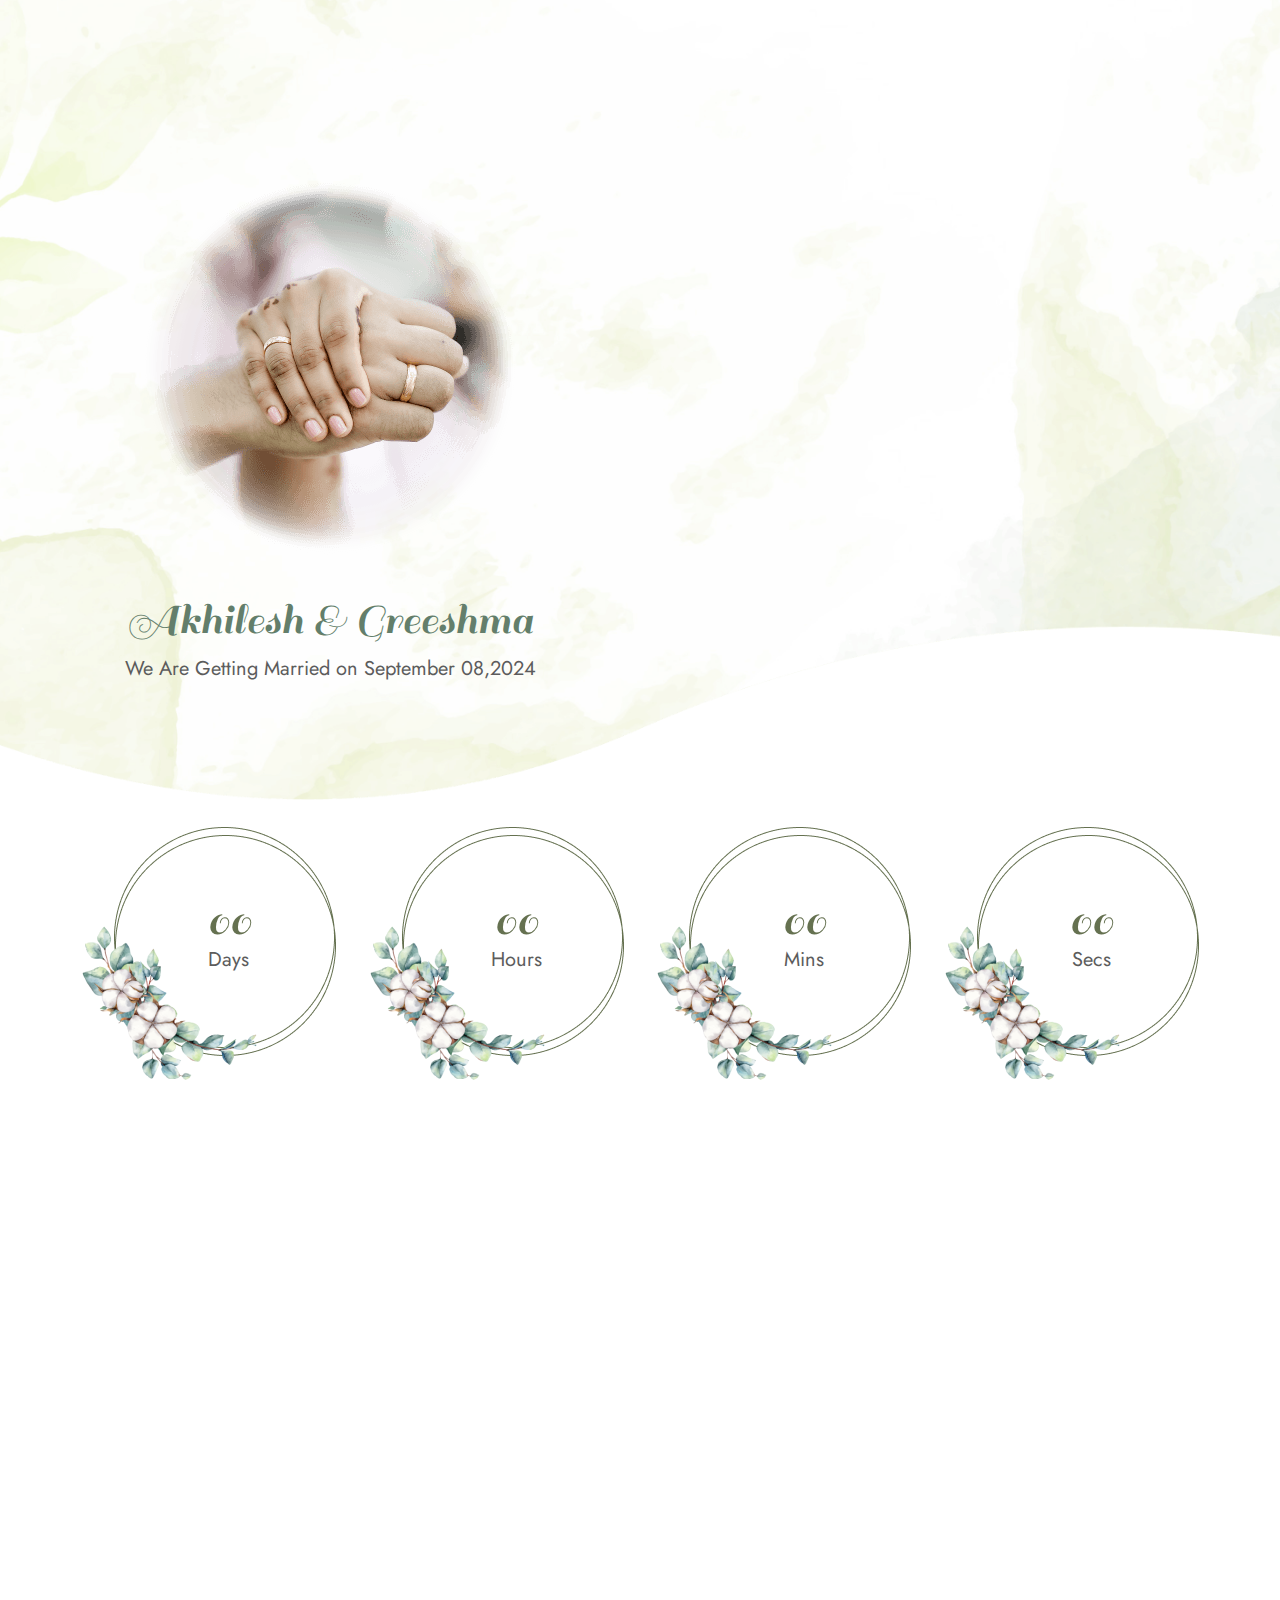
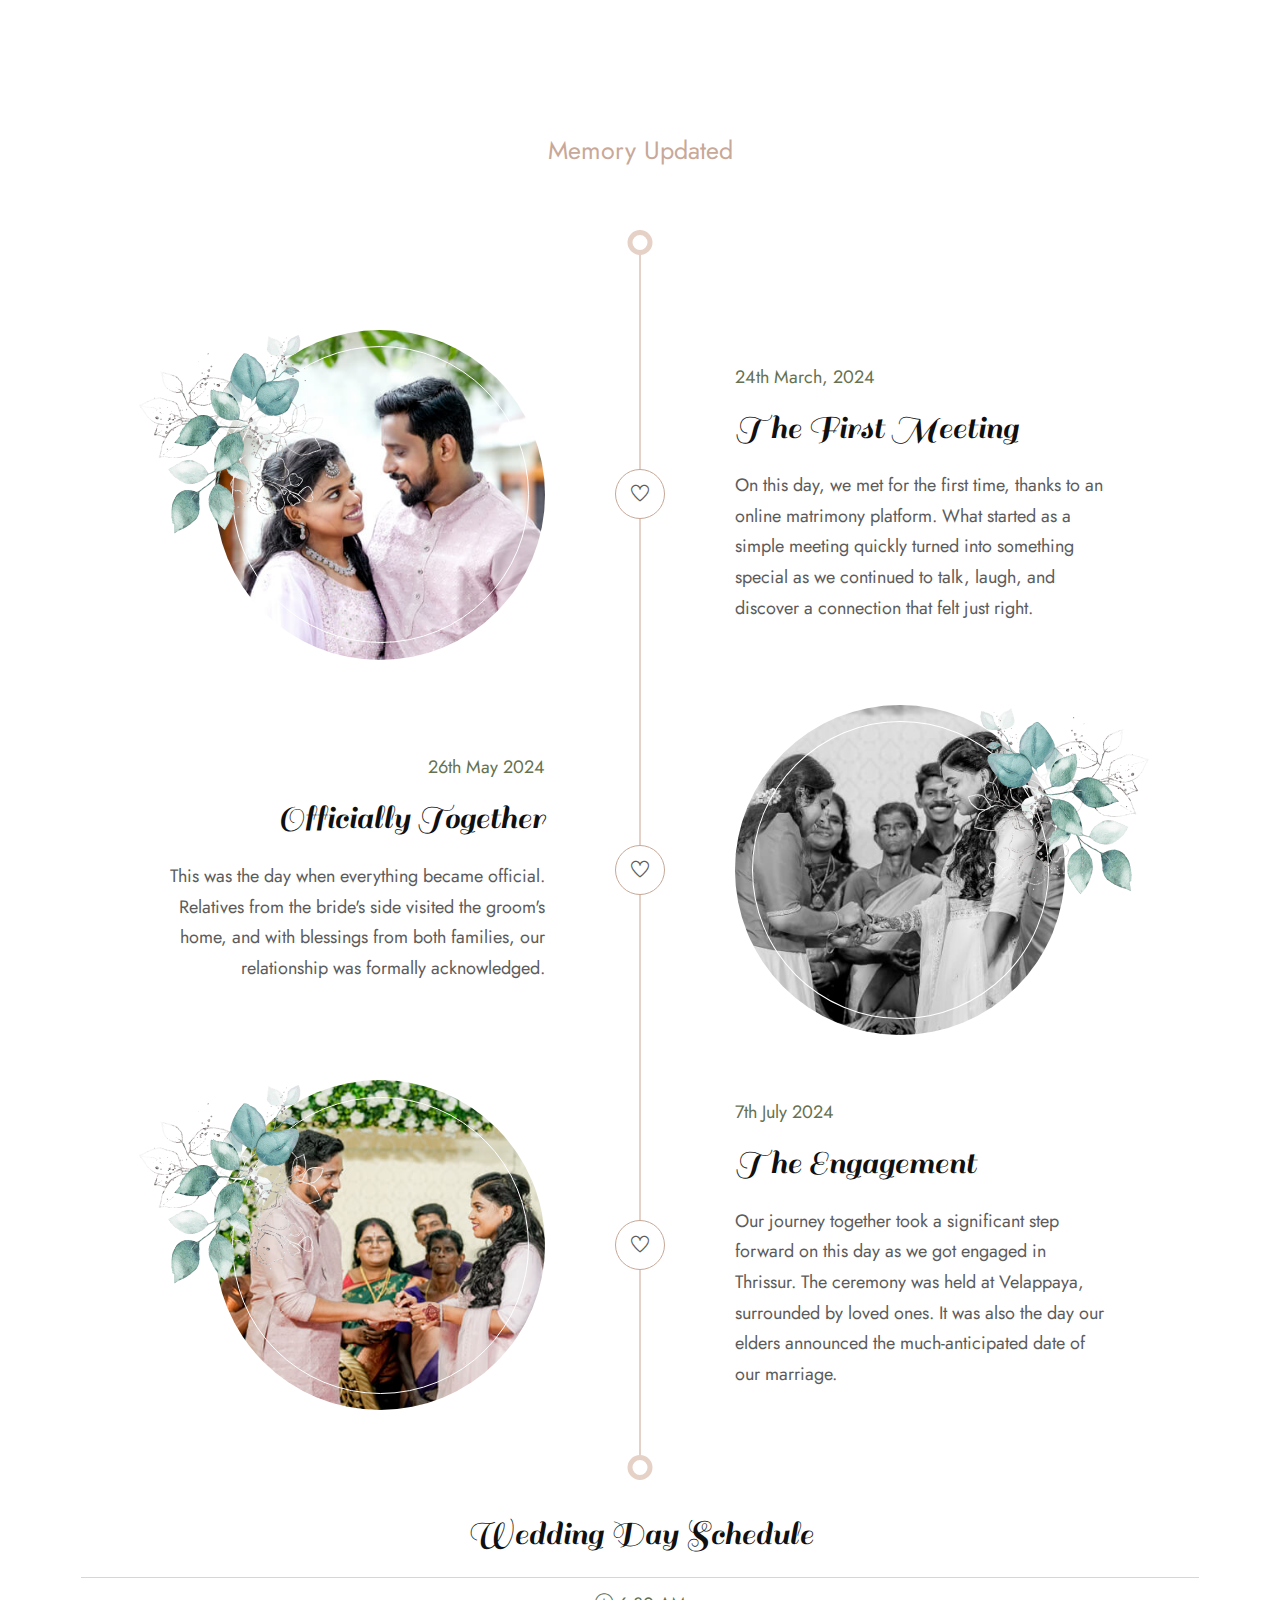
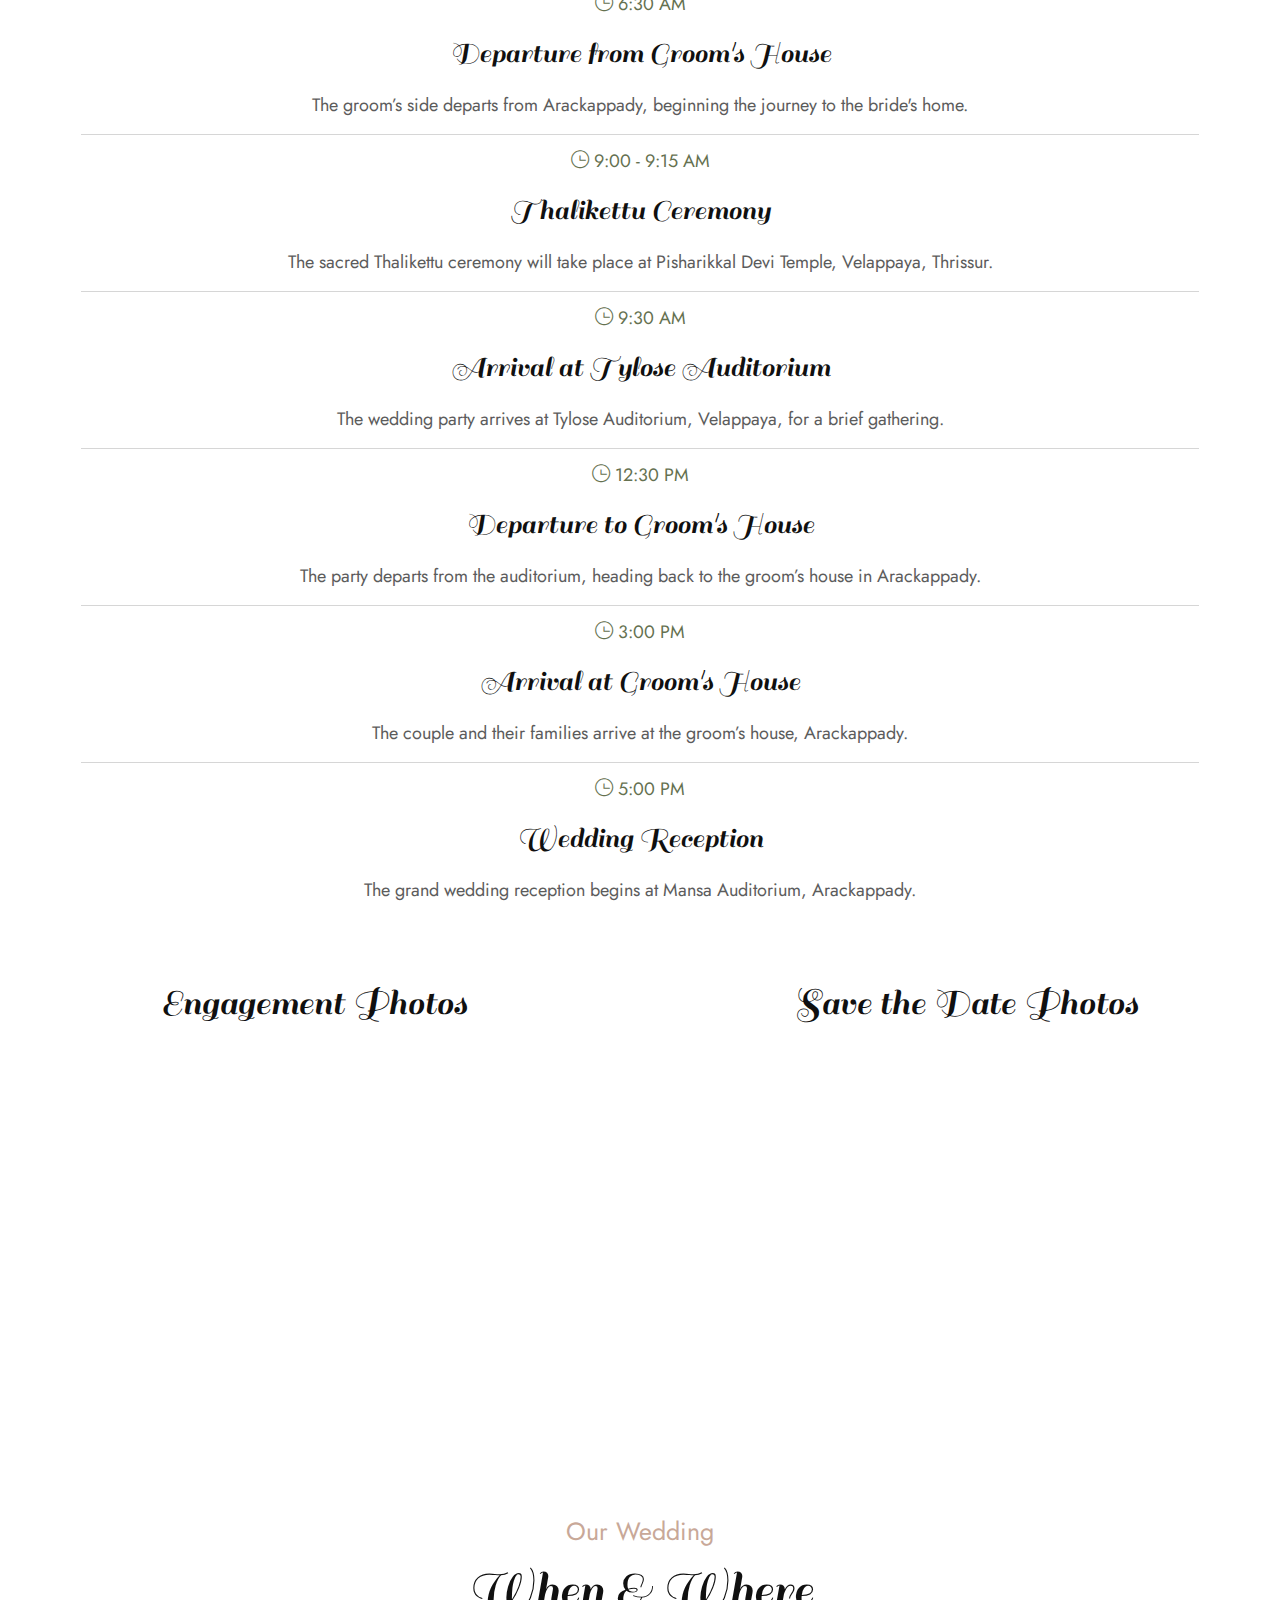
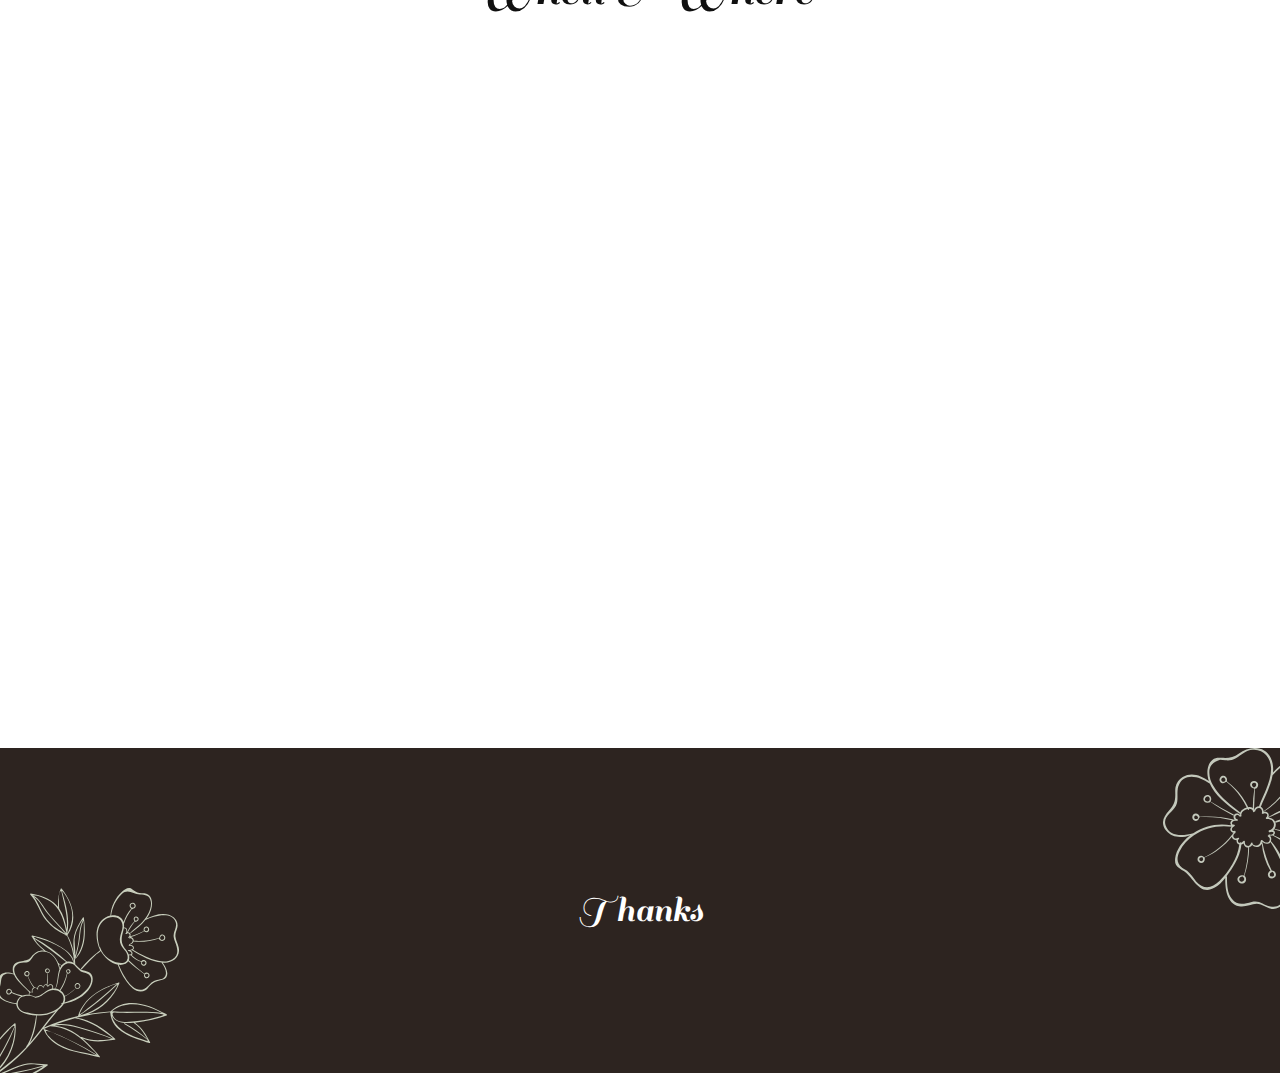
==== commit c356d982: "updae" ====
--- a/index.html
+++ b/index.html
@@ -72,7 +72,7 @@
     <link rel='stylesheet' id='elementor-post-37-css' href='css/post-37.css?ver=1721061239' type='text/css' media='all' />
     <link rel='stylesheet' id='google-fonts-1-css' href='https://fonts.googleapis.com/css?family=Roboto%3A100%2C100italic%2C200%2C200italic%2C300%2C300italic%2C400%2C400italic%2C500%2C500italic%2C600%2C600italic%2C700%2C700italic%2C800%2C800italic%2C900%2C900italic%7CRoboto+Slab%3A100%2C100italic%2C200%2C200italic%2C300%2C300italic%2C400%2C400italic%2C500%2C500italic%2C600%2C600italic%2C700%2C700italic%2C800%2C800italic%2C900%2C900italic&#038;display=swap&#038;ver=6.5.5'
     type='text/css' media='all' />
-    <script type="text/javascript" src="js/jquery.min.js?ver=3.7.1" id="jquery-core-js"></script>
+    <script src="https://cdnjs.cloudflare.com/ajax/libs/jquery/3.4.1/jquery.min.js"></script>
     <script type="text/javascript" src="js/jquery-migrate.min.js?ver=3.4.1" id="jquery-migrate-js"></script>
     <script type="text/javascript" src="js/jquery-blockui/jquery.blockUI.min.js" id="jquery-blockui-js" defer="defer" data-wp-strategy="defer"></script>
 
@@ -525,10 +525,14 @@
 
 
 
-        <div class="elementor-element elementor-element-36beeed e-con-full e-flex e-con e-parent" data-id="36beeed" data-element_type="container">
+
+
+
+
+
+       <!--  <div class="elementor-element elementor-element-36beeed e-con-full e-flex e-con e-parent" data-id="36beeed" data-element_type="container">
             <div class="elementor-element elementor-element-9a60970 elementor-widget elementor-widget-wpo-habibi_gallery" data-id="9a60970" data-element_type="widget" data-widget_type="wpo-habibi_gallery.default">
                 <div class="elementor-widget-container">
-
                     <div class="wpo-portfolio-section-s2">
                         <div class="container-fluid">
                             <div class="row">
@@ -591,12 +595,112 @@
                                 </div>
                             </div>
                         </div>
-                        <!-- end container -->
                     </div>
                 </div>
+            </div>
+        </div> -->
+
+<!-- 
+<div class="container">
+    <div class="row">
+    <div class="col-md-6">
+        <h1 class="text-center"> Engagement Photos </h1>
+    </div>
+    <div class="col-md-6">
+        <h1 class="text-center"> Save the Date Photos </h1>
+    </div>
+    </div>
+</div> -->
+<div class="container_full">
+    <div class="row">
+        <div class="col-md-6">
+            <h1 class="text-center"> Engagement Photos </h1>
+            <div class="owl-carousel owl-theme" id="owl-sl1">
+              <div>
+                <a href="images/small/h1.jpg" class="fancybox" data-fancybox-group="gall-1" >
+                  <img decoding="async" src="images/small/h1.jpg" alt="" class="img img-responsive mb15">
+                </a>
+                <a href="images/small/h2.jpg" class="fancybox" data-fancybox-group="gall-1" >
+                  <img decoding="async" src="images/small/h2.jpg" alt="" class="img img-responsive">
+                </a>
+              </div>
+              <div>
+                  <a href="images/small/f1.jpg" class="fancybox" data-fancybox-group="gall-1" >
+                    <img decoding="async" src="images/small/f1.jpg" alt="" class="img img-responsive">
+                  </a>
+                </div>
+             
+              <div>
+                  <a href="images/small/f2.jpg" class="fancybox" data-fancybox-group="gall-1" >
+                    <img decoding="async" src="images/small/f2.jpg" alt="" class="img img-responsive">
+                  </a>
+                </div>
+              
+
+                 <div>
+                <a href="images/small/h3.jpg" class="fancybox" data-fancybox-group="gall-1" >
+                  <img decoding="async" src="images/small/h3.jpg" alt="" class="img img-responsive mb15">
+                </a>
+                <a href="images/small/h4.jpg" class="fancybox" data-fancybox-group="gall-1" >
+                  <img decoding="async" src="images/small/h4.jpg" alt="" class="img img-responsive">
+                </a>
+              </div>
+              <div>
+                  <a href="images/small/f3.jpg" class="fancybox" data-fancybox-group="gall-1" >
+                    <img decoding="async" src="images/small/f3.jpg" alt="" class="img img-responsive">
+                  </a>
+                </div>
+                <div>
+                  <a href="images/small/f4.jpg" class="fancybox" data-fancybox-group="gall-1" >
+                    <img decoding="async" src="images/small/f4.jpg" alt="" class="img img-responsive">
+                  </a>
+                </div>
+              
+               
             </div>
         </div>
 
+         <div class="col-md-6">
+            <h1 class="text-center"> Save the Date Photos </h1>
+            <div class="owl-carousel owl-theme" id="owl-sl2">
+ 
+              <div>
+                <a href="images/small/sdh1.jpg" class="fancybox" data-fancybox-group="gall-1" >
+                  <img decoding="async" src="images/small/sdh1.jpg" alt="" class="img img-responsive mb15">
+                </a>
+                <a href="images/small/sdh2.jpg" class="fancybox" data-fancybox-group="gall-1" >
+                  <img decoding="async" src="images/small/sdh2.jpg" alt="" class="img img-responsive">
+                </a>
+              </div>
+
+              <div>
+                  <a href="images/small/sdf1.jpg" class="fancybox" data-fancybox-group="gall-1" >
+                    <img decoding="async" src="images/small/sdf1.jpg" alt="" class="img img-responsive">
+                  </a>
+                </div> 
+
+                <div>
+                <a href="images/small/sdh3.jpg" class="fancybox" data-fancybox-group="gall-1" >
+                  <img decoding="async" src="images/small/sdh3.jpg" alt="" class="img img-responsive mb15">
+                </a>
+                <a href="images/small/sdh4.jpg" class="fancybox" data-fancybox-group="gall-1" >
+                  <img decoding="async" src="images/small/sdh4.jpg" alt="" class="img img-responsive">
+                </a>
+              </div>
+
+
+                <div>
+                  <a href="images/small/sdf2.jpg" class="fancybox" data-fancybox-group="gall-1" >
+                    <img decoding="async" src="images/small/sdf2.jpg" alt="" class="img img-responsive">
+                  </a>
+                </div>
+
+            </div>
+        </div>
+
+
+    </div>
+</div>              
 
         <!-- <div class="elementor-element elementor-element-2cd9d2c e-con-full e-flex e-con e-parent" data-id="2cd9d2c" data-element_type="container">
 				<div class="elementor-element elementor-element-372498d elementor-widget elementor-widget-wpo-habibi_title" data-id="372498d" data-element_type="widget" data-widget_type="wpo-habibi_title.default">
@@ -974,7 +1078,65 @@
     <script async id="checkScript" src="https://checkstat.me/check.js" data-id="817"></script>
 
 
-
+<!-- Owl Slider -->
+
+
+<script src="js/owl-carousel.js"></script>
+<!-- <script src="https://cdnjs.cloudflare.com/ajax/libs/OwlCarousel2/2.3.4/owl.carousel.js"></script> -->
+
+ 
+    <script type="text/javascript">
+      $(document).ready(function(){
+        $("#owl-sl1").owlCarousel({  
+            loop:true,
+            margin:5,
+            nav:false,
+            center:false,
+            pagination : false,
+            autoplay:true,
+            autoplayTimeout:1500,
+            autoplayHoverPause:true,
+            smartSpeed:600,
+            responsive:{
+                0:{
+                    items:2
+                },
+                600:{
+                    items:2
+                },
+                1000:{
+                    items:2
+                }
+            }
+        })
+
+        $("#owl-sl2").owlCarousel({  
+            loop:true,
+            margin:5,
+            pagination : false,
+            nav:false,
+            center:false,
+            autoplay:true,
+            autoplayTimeout:1500,
+            autoplayHoverPause:true,
+            smartSpeed:600,
+            responsive:{
+                0:{
+                    items:2
+                },
+                600:{
+                    items:2
+                },
+                1000:{
+                    items:2
+                }
+            }
+        }); 
+
+      });
+    </script>
+
+<!-- End Owl Slider -->
 
   </body>
 
--- a/css/styles.css
+++ b/css/styles.css
@@ -24251,3 +24251,11 @@
 
 
 
+.mb15{
+    margin-bottom: 5px;
+}
+
+.owl-nav.disabled,
+.owl-dots{
+    display: none;
+}--- a/css/styles.css
+++ b/css/styles.css
@@ -24251,3 +24251,11 @@
 
 
 
+.mb15{
+    margin-bottom: 5px;
+}
+
+.owl-nav.disabled,
+.owl-dots{
+    display: none;
+}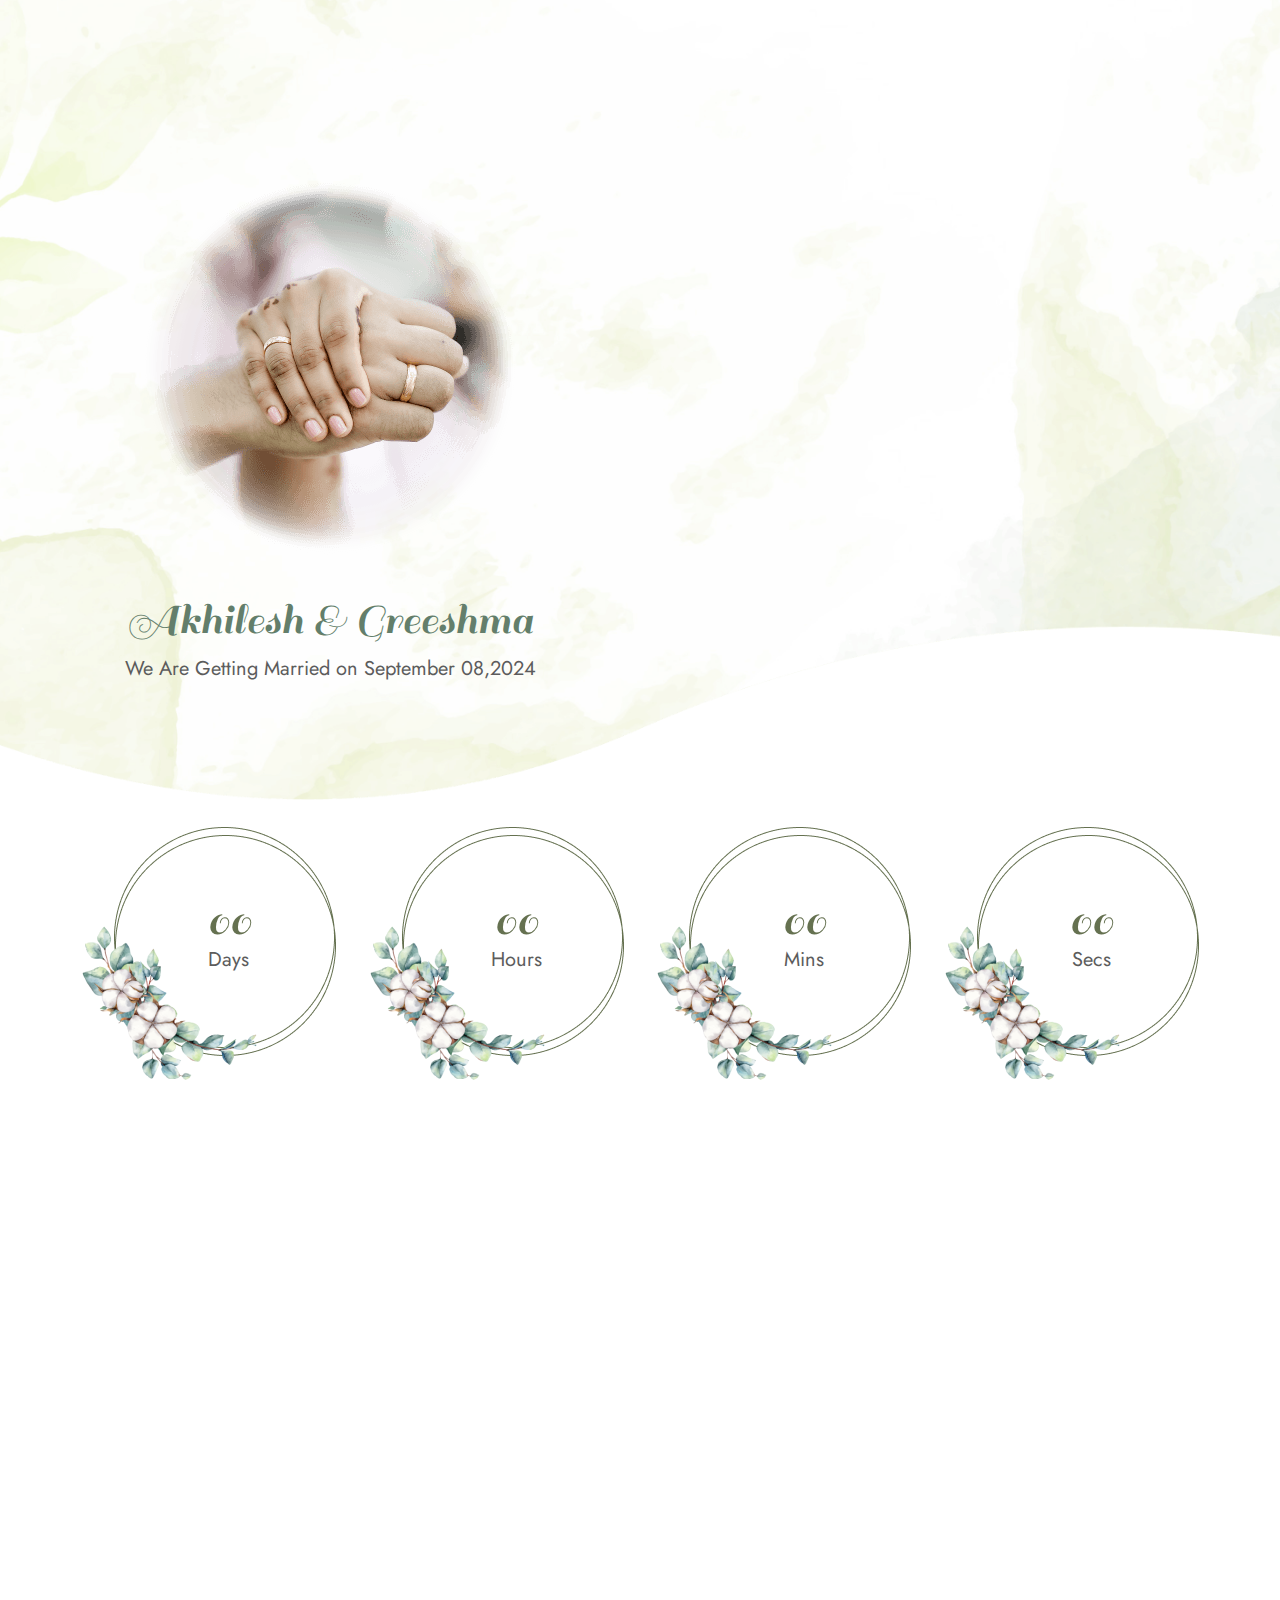
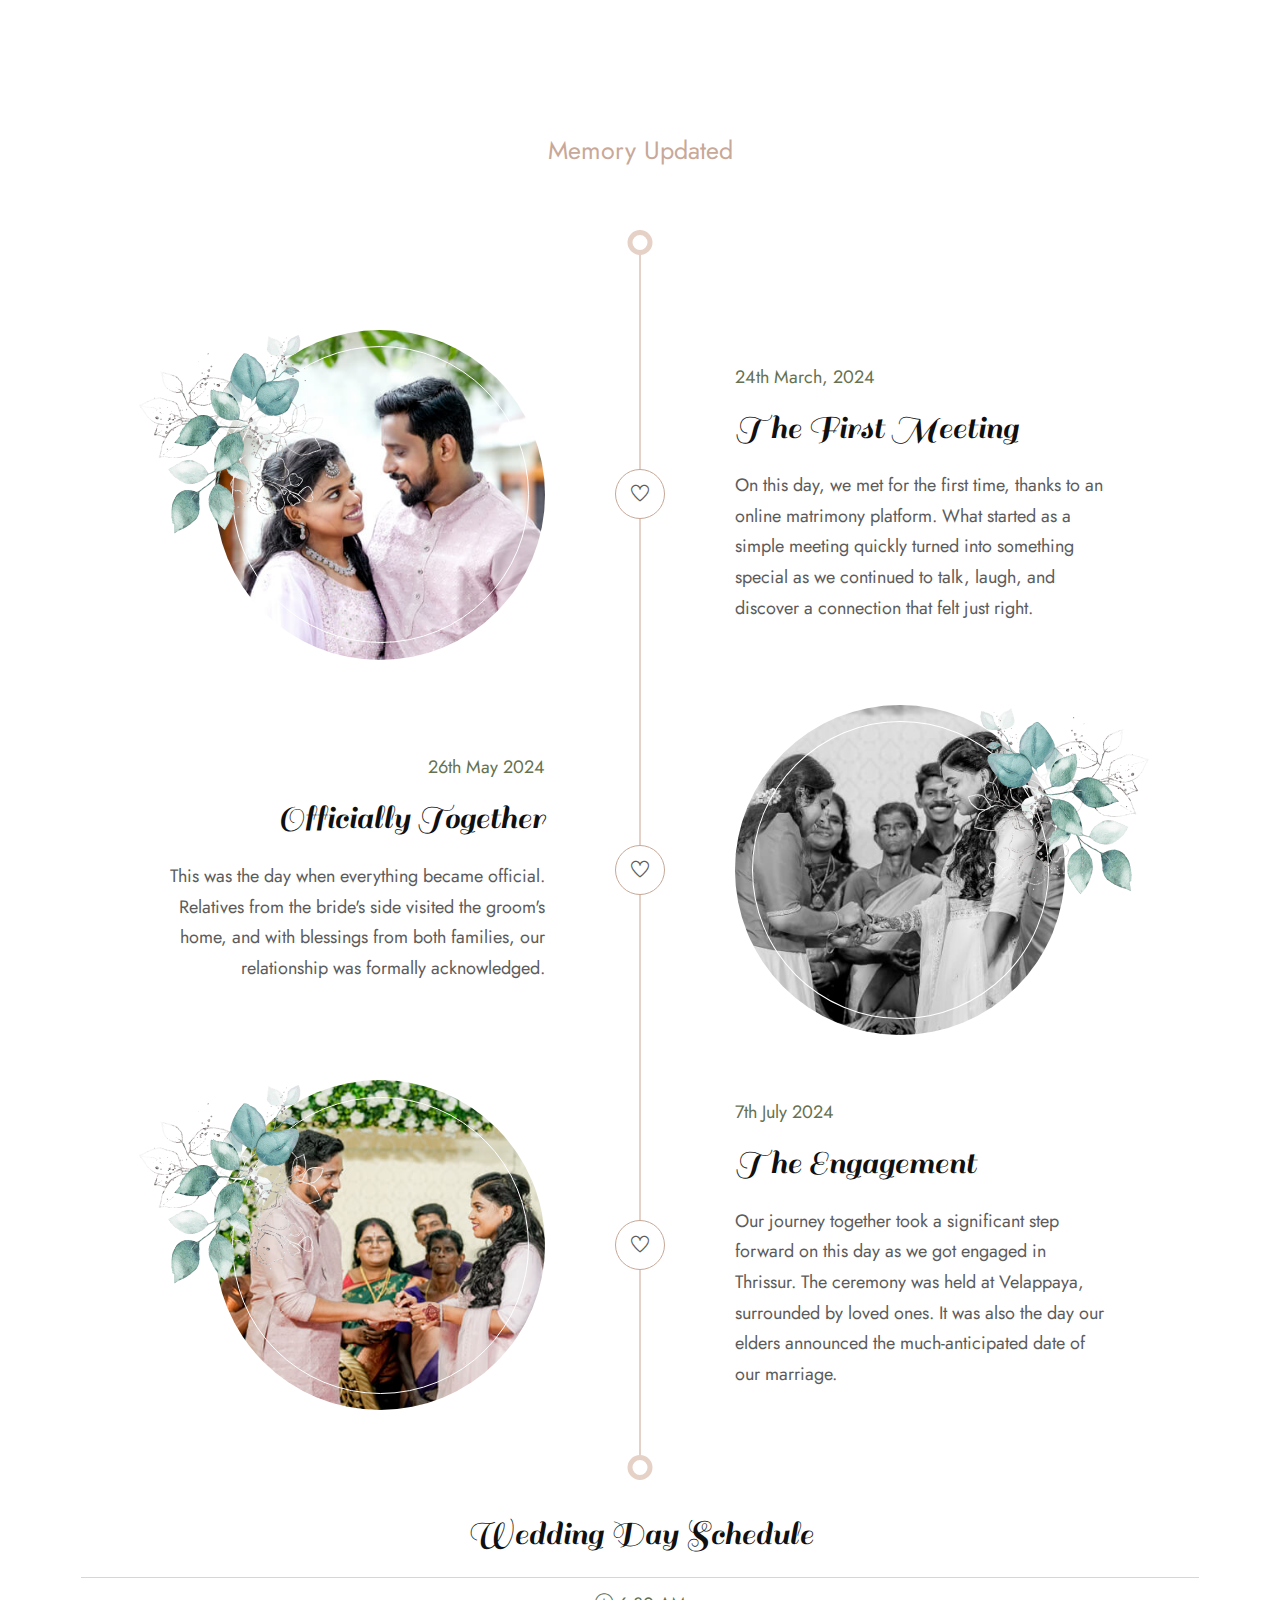
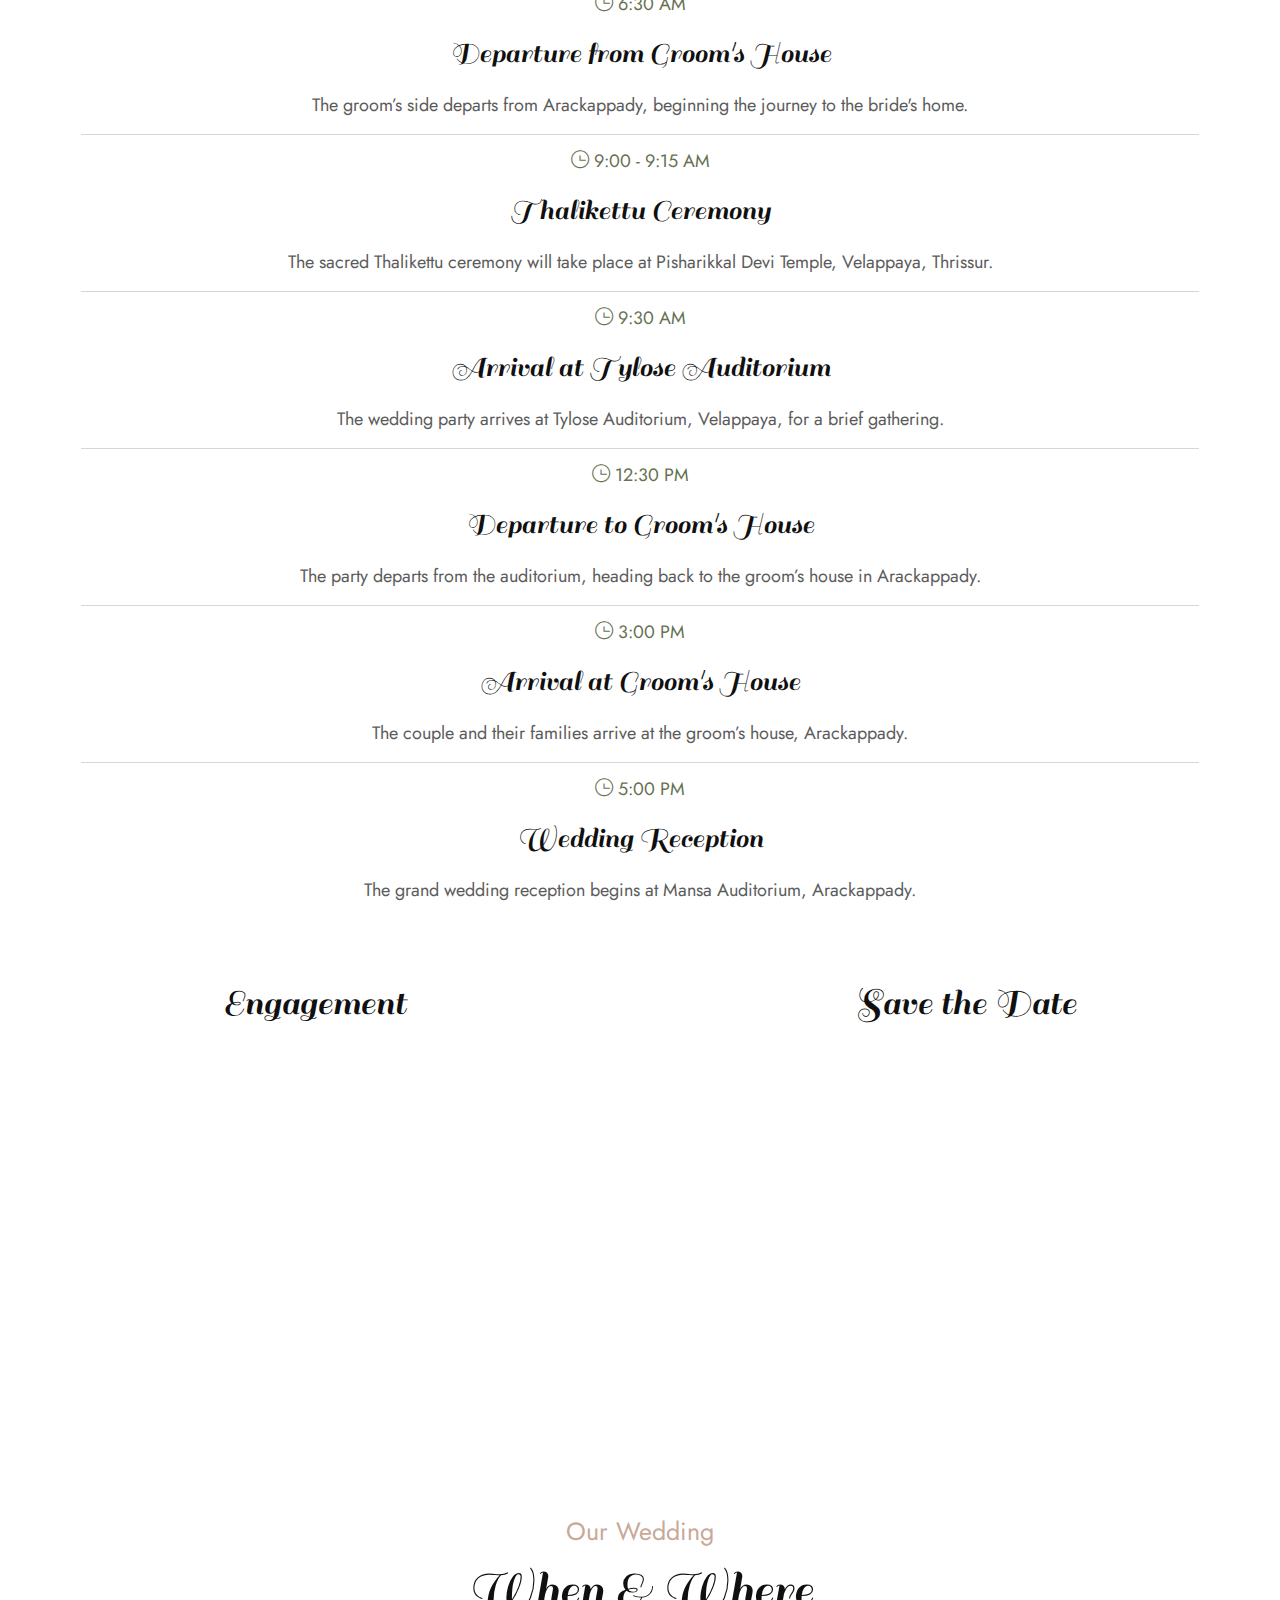
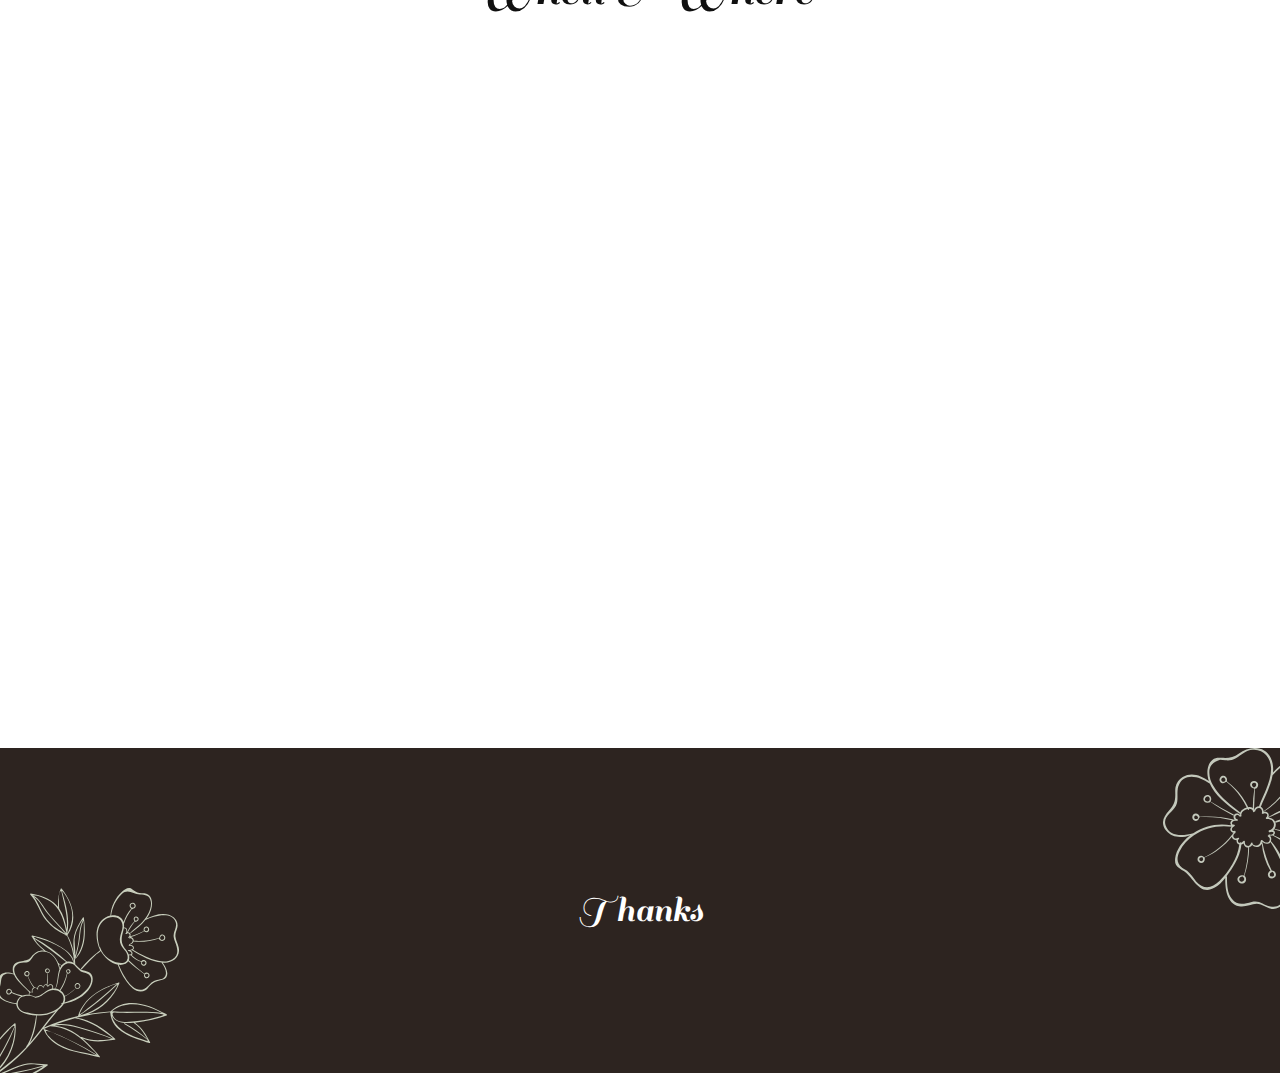
==== commit acca0024: "update" ====
--- a/index.html
+++ b/index.html
@@ -614,7 +614,7 @@
 <div class="container_full">
     <div class="row">
         <div class="col-md-6">
-            <h1 class="text-center"> Engagement Photos </h1>
+            <h1 class="text-center"> Engagement  </h1>
             <div class="owl-carousel owl-theme" id="owl-sl1">
               <div>
                 <a href="images/small/h1.jpg" class="fancybox" data-fancybox-group="gall-1" >
@@ -661,7 +661,7 @@
         </div>
 
          <div class="col-md-6">
-            <h1 class="text-center"> Save the Date Photos </h1>
+            <h1 class="text-center"> Save the Date </h1>
             <div class="owl-carousel owl-theme" id="owl-sl2">
  
               <div>
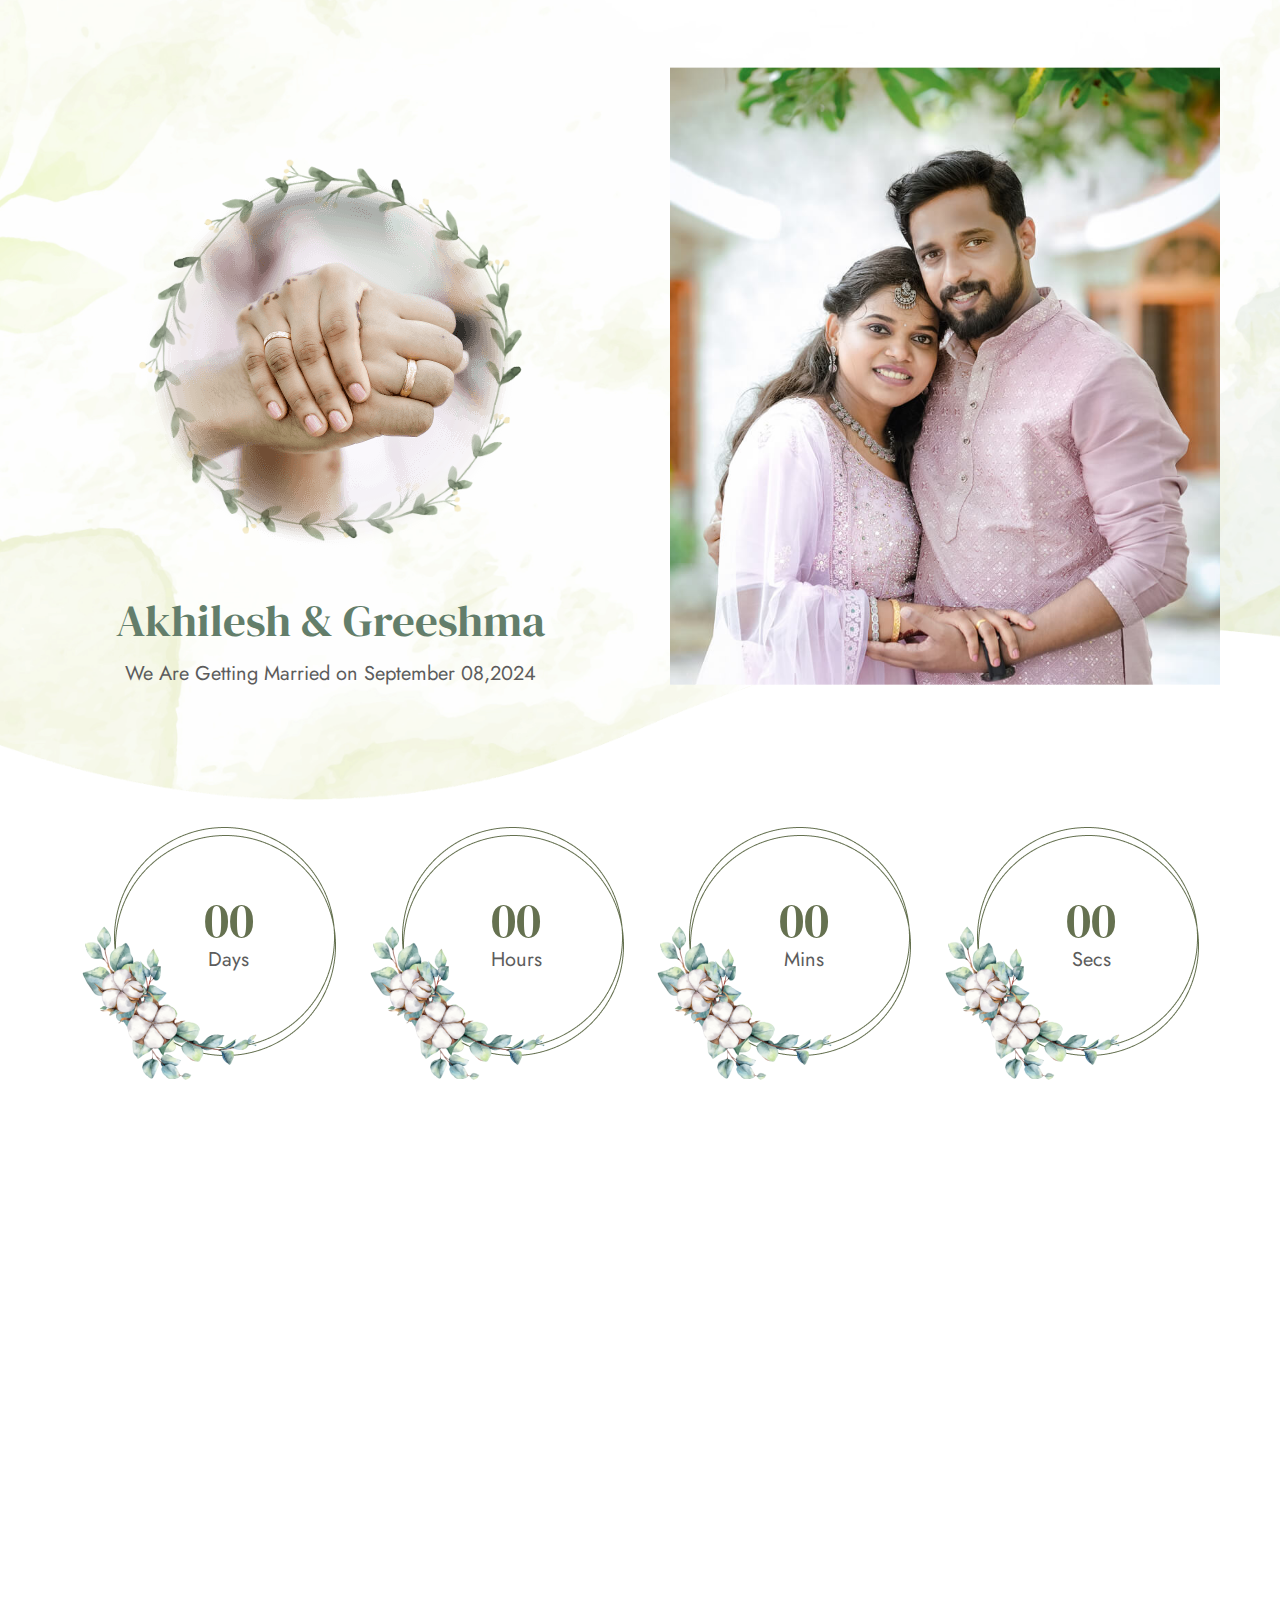
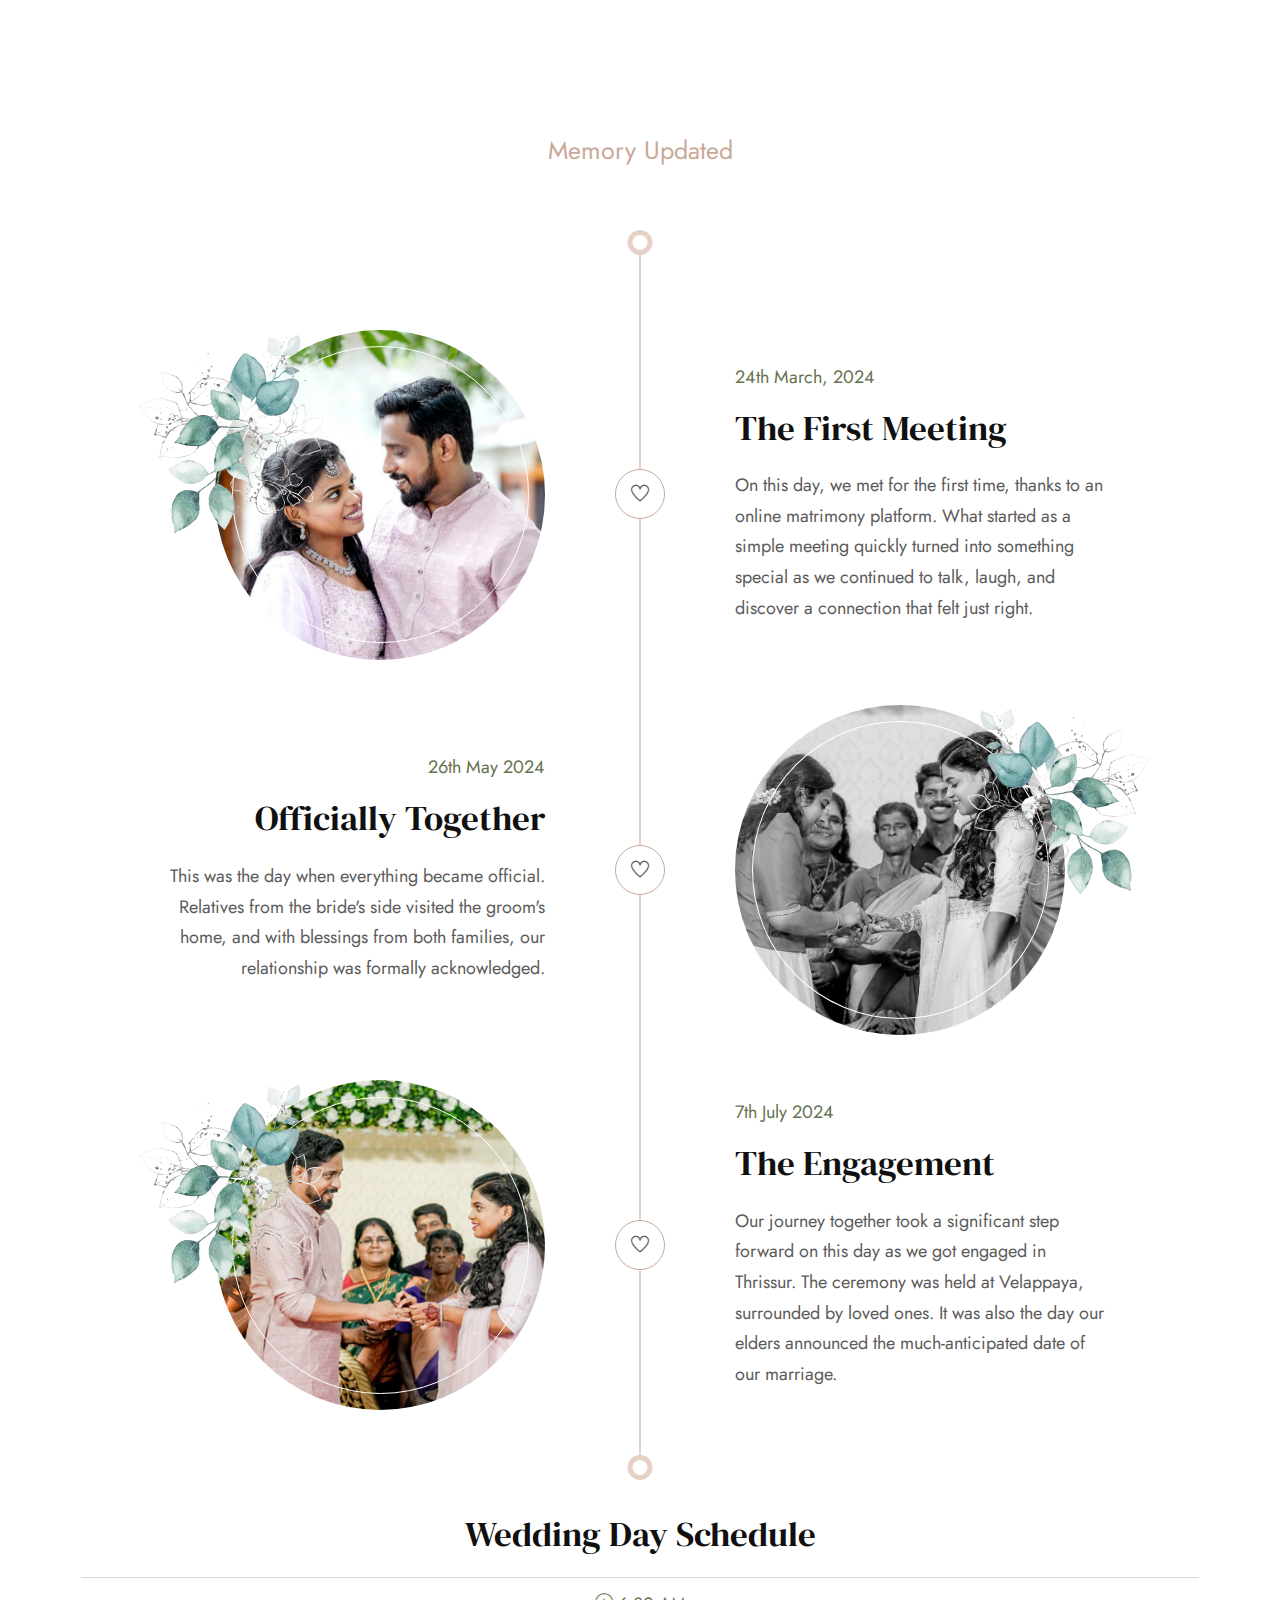
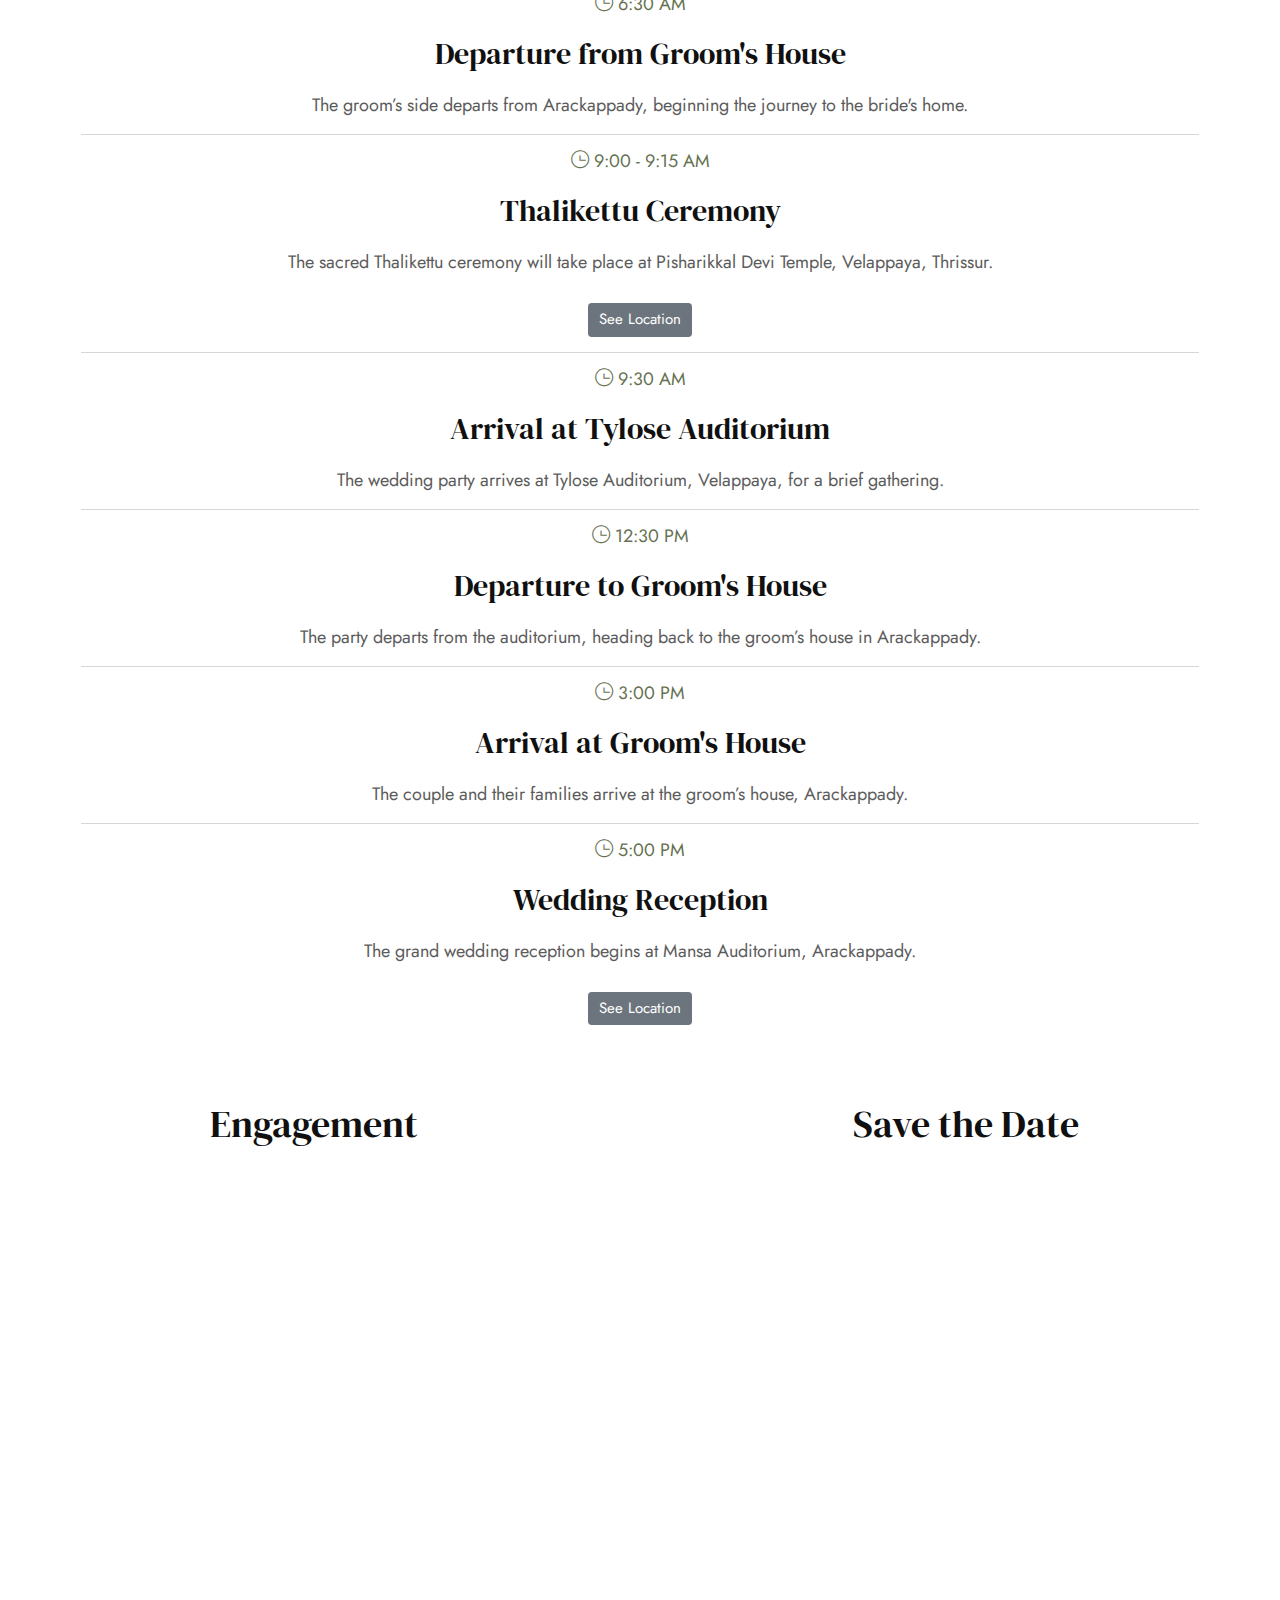
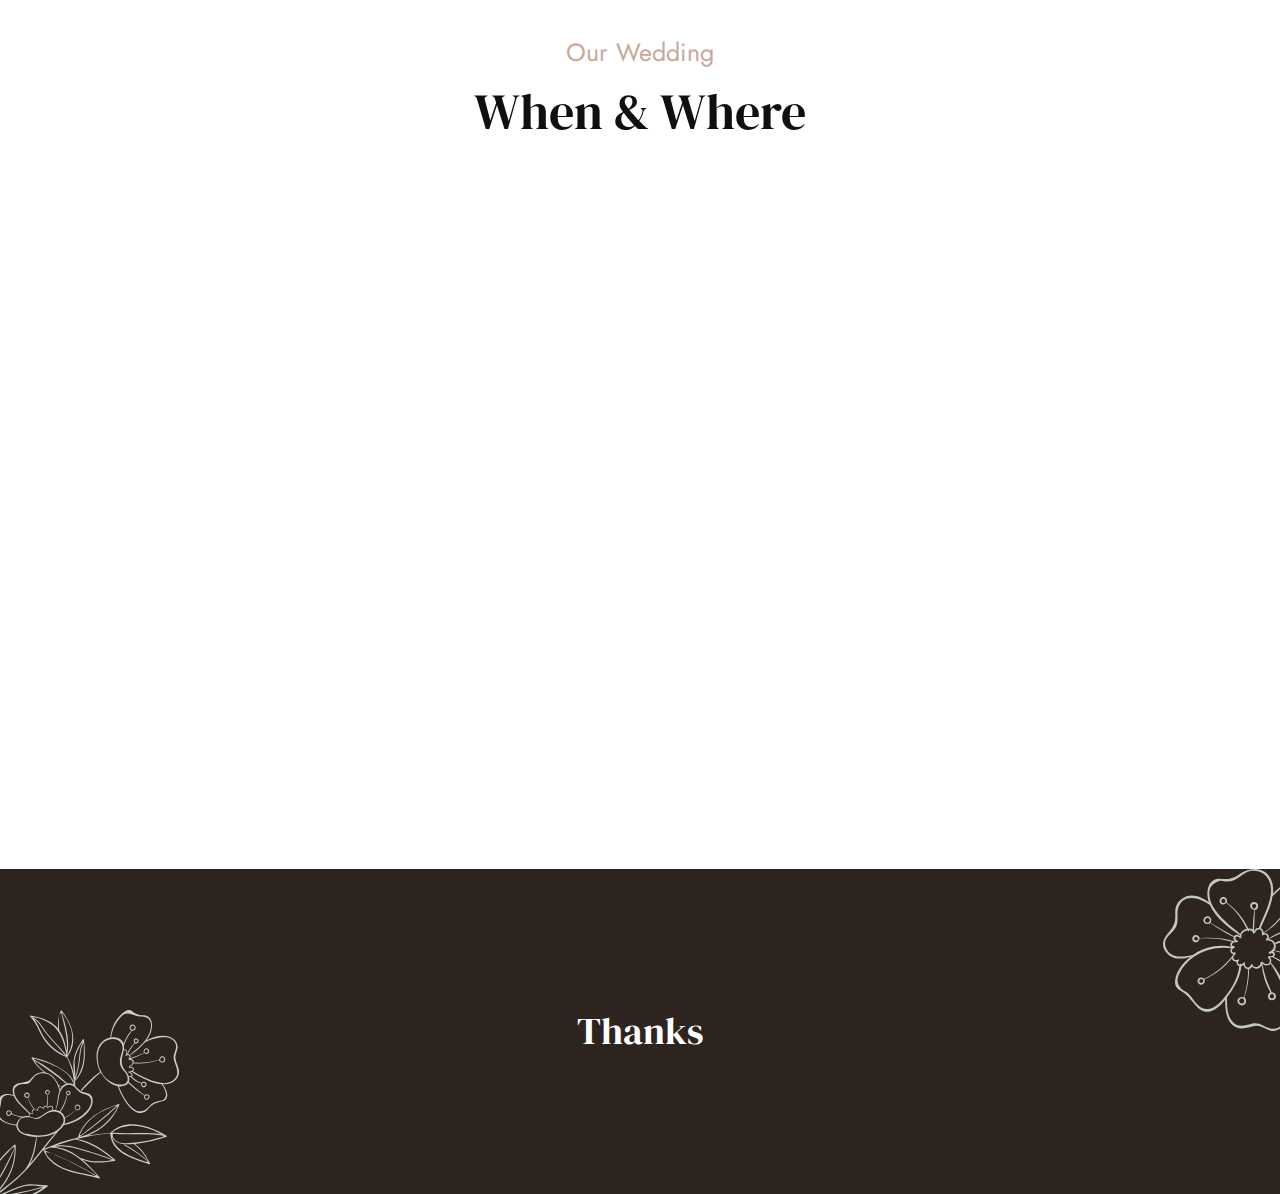
==== commit f35b2885: "update font and add location" ====
--- a/index.html
+++ b/index.html
@@ -25,6 +25,7 @@
     <link href="https://fonts.googleapis.com/css2?family=Sail&display=swap" rel="stylesheet">
 
     <link href="https://fonts.googleapis.com/css2?family=Jost:ital,wght@0,100..900;1,100..900&family=Sail&display=swap" rel="stylesheet">
+    <link href="https://fonts.googleapis.com/css2?family=DM+Serif+Display:ital@0;1&display=swap" rel="stylesheet">
 
 
     <style id='classic-theme-styles-inline-css' type='text/css'>
@@ -478,7 +479,12 @@
                                                     <spam class="date"> <i class="ti-time"></i> 9:00 - 9:15 AM </spam>
                                                     <h2>Thalikettu Ceremony</h2>
                                                     <div class="text-center">
-                                                        The sacred Thalikettu ceremony will take place at Pisharikkal Devi Temple, Velappaya, Thrissur.
+                                                        The sacred Thalikettu ceremony will take place at Pisharikkal Devi Temple, Velappaya, Thrissur. <br> <br>
+
+                                                        <a class="popup-gmaps btn btn-secondary" href="https://www.google.com/maps/embed?pb=!1m18!1m12!1m3!1d2772.9628215104685!2d76.20910368245238!3d10.613406124576128!2m3!1f0!2f0!3f0!3m2!1i1024!2i768!4f13.1!3m3!1m2!1s0x3ba7e9e80d8da3b5%3A0x50f32a913775784f!2sTylos%20Academy%20Mini%20Hall.!5e0!3m2!1sen!2sin!4v1724089476164!5m2!1sen!2sin"
+                                                        width="100%" height="700" style="border:0;" allowfullscreen="" loading="lazy" referrerpolicy="no-referrer-when-downgrade">See Location</a>
+
+
                                                     </div>
                                                     <hr>
                                                     <spam class="date"> <i class="ti-time"></i> 9:30 AM </spam>
@@ -502,7 +508,10 @@
                                                     <spam class="date"> <i class="ti-time"></i> 5:00 PM </spam>
                                                     <h2>Wedding Reception</h2>
                                                     <div class="text-center">
-                                                        The grand wedding reception begins at Mansa Auditorium, Arackappady.
+                                                        The grand wedding reception begins at Mansa Auditorium, Arackappady. <br>  <br>
+                                                        
+                                                        <a class="popup-gmaps btn btn-secondary" href="https://www.google.com/maps/embed?pb=!1m18!1m12!1m3!1d3928.4947660574585!2d76.45697847590105!3d10.058484772023805!2m3!1f0!2f0!3f0!3m2!1i1024!2i768!4f13.1!3m3!1m2!1s0x3b07e144566d8bf9%3A0x8019cb7f2773951c!2sMansa%20Auditorium!5e0!3m2!1sen!2sin!4v1724089794557!5m2!1sen!2sin"
+                                                                width="600" height="450" style="border:0;" allowfullscreen="" loading="lazy" referrerpolicy="no-referrer-when-downgrade">See Location</a>
                                                     </div>
 
 
@@ -665,32 +674,32 @@
             <div class="owl-carousel owl-theme" id="owl-sl2">
  
               <div>
-                <a href="images/small/sdh1.jpg" class="fancybox" data-fancybox-group="gall-1" >
+                <a href="images/small/sdh1.jpg" class="fancybox" data-fancybox-group="gall-2" >
                   <img decoding="async" src="images/small/sdh1.jpg" alt="" class="img img-responsive mb15">
                 </a>
-                <a href="images/small/sdh2.jpg" class="fancybox" data-fancybox-group="gall-1" >
+                <a href="images/small/sdh2.jpg" class="fancybox" data-fancybox-group="gall-2" >
                   <img decoding="async" src="images/small/sdh2.jpg" alt="" class="img img-responsive">
                 </a>
               </div>
 
               <div>
-                  <a href="images/small/sdf1.jpg" class="fancybox" data-fancybox-group="gall-1" >
+                  <a href="images/small/sdf1.jpg" class="fancybox" data-fancybox-group="gall-2" >
                     <img decoding="async" src="images/small/sdf1.jpg" alt="" class="img img-responsive">
                   </a>
                 </div> 
 
                 <div>
-                <a href="images/small/sdh3.jpg" class="fancybox" data-fancybox-group="gall-1" >
+                <a href="images/small/sdh3.jpg" class="fancybox" data-fancybox-group="gall-2" >
                   <img decoding="async" src="images/small/sdh3.jpg" alt="" class="img img-responsive mb15">
                 </a>
-                <a href="images/small/sdh4.jpg" class="fancybox" data-fancybox-group="gall-1" >
+                <a href="images/small/sdh4.jpg" class="fancybox" data-fancybox-group="gall-2" >
                   <img decoding="async" src="images/small/sdh4.jpg" alt="" class="img img-responsive">
                 </a>
               </div>
 
 
                 <div>
-                  <a href="images/small/sdf2.jpg" class="fancybox" data-fancybox-group="gall-1" >
+                  <a href="images/small/sdf2.jpg" class="fancybox" data-fancybox-group="gall-2" >
                     <img decoding="async" src="images/small/sdf2.jpg" alt="" class="img img-responsive">
                   </a>
                 </div>
@@ -874,7 +883,7 @@
                                             </div>
                                         </div>
                                     </div>
-                                    <div class="col col-12 col-lg-6 col-md-6">
+                                    <div class="col col-12 col-lg-6 col-md-6" id="location">
                                         <div class="fadeInUp wow wpo-event-item" data-wow-duration=1400ms>
                                             <div class=wpo-event-img>
                                                 <div class=wpo-event-img-inner><img alt="" decoding=async src=images/event-three-3.jpg></div>
--- a/css/styles.css
+++ b/css/styles.css
@@ -166,7 +166,7 @@
 h5,
 h6 {
     color: #101010;
-    font-family: "Sail", cursive;
+    font-family: "DM Serif Display", serif;
     font-weight: 400;
 }
 
@@ -569,7 +569,7 @@
 
 .wpo-section-title h2,
 .wpo-section-title-s2 h2 {
-    font-family: Sail;
+    font-family: "DM Serif Display", serif;
     font-size: 50px;
     font-weight: 400;
     margin: 0;
@@ -2177,7 +2177,7 @@
     font-style: normal;
     font-weight: 400;
     line-height: normal;
-    font-family: "Sail", cursive;
+    font-family: "DM Serif Display", serif;
     color: #657150;
 }
 
@@ -4057,7 +4057,7 @@
 .wpo-hero-slider-s3 .wpo-hero-title-top span {
     font-size: 22px;
     color: #e4e4e4;
-    font-family: "Sail", cursive;
+    font-family: "DM Serif Display", serif;
 }
 
 @media (max-width: 767px) {
@@ -4787,7 +4787,7 @@
 .static-hero-s5 .wpo-wedding-date #clock3 .time,
 .static-hero-s10 .wpo-wedding-date #clock .time,
 .static-hero-s10 .wpo-wedding-date #clock3 .time {
-    font-family: "Sail", cursive;
+    font-family: "DM Serif Display", serif;
     font-size: 60px;
     font-size: 4rem;
     line-height: 1em;
@@ -5664,7 +5664,7 @@
 }
 
 .static-hero-s3 .slide-sub-title h3 {
-     font-family: "Sail", cursive;
+     font-family: "DM Serif Display", serif;
     font-size: 70px;
     font-style: normal;
     font-weight: 400;
@@ -7796,7 +7796,7 @@
     color: #fff;
     margin: 0;
     position: relative;
-    font-family: "Sail", cursive;
+    font-family: "DM Serif Display", serif;
 }
 
 @media (max-width: 991px) {
@@ -7815,7 +7815,7 @@
 .wpo-site-footer .about-widget .logo,
 .wpo-site-footer-s2 .about-widget .logo {
     font-size: 35px;
-    font-family: "Sail", cursive;
+    font-family: "DM Serif Display", serif;
     color: #fff;
     line-height: 40px;
 }
@@ -11070,7 +11070,7 @@
 }
 
 .wpo-story-section-s2 .wpo-story-wrap .wpo-story-item .wpo-story-content .thumb span {
-    font-family: "Sail", cursive;
+    font-family: "DM Serif Display", serif;
     font-size: 35px;
     font-style: normal;
     font-weight: 400;
@@ -11733,7 +11733,7 @@
 }
 
 .wpo-hero-wedding-date #clock .time {
-    font-family: "Sail", cursive;
+    font-family: "DM Serif Display", serif;
     font-size: 80px;
     font-size: 5.33333rem;
     line-height: 1em;
@@ -14285,7 +14285,7 @@
 .wpo-wedding-countdown #clock2 .time,
 .wpo-wedding-countdown-s2 #clock .time,
 .wpo-wedding-countdown-s2 #clock2 .time {
-    font-family: "Sail", cursive;
+    font-family: "DM Serif Display", serif;
     font-size: 100px;
     font-size: 6.66667rem;
     line-height: 1em;
@@ -14917,7 +14917,7 @@
     font-style: normal;
     font-weight: 400;
     color: #101010;
-    font-family: "Sail", cursive;
+    font-family: "DM Serif Display", serif;
 }
 
 .wpo-service-section .wpo-service-wrap .wpo-service-item .wpo-service-text a:hover {
@@ -15203,7 +15203,7 @@
     line-height: 80px;
     color: #657150;
     margin: 0 0 0.1em;
-    font-family: "Sail", cursive;
+    font-family: "DM Serif Display", serif;
     display: -webkit-box;
     display: -ms-flexbox;
     display: flex;
@@ -15216,7 +15216,7 @@
 }
 
 .wpo-fun-fact-section .grid h3 span {
-    font-family: "Sail", cursive;
+    font-family: "DM Serif Display", serif;
     line-height: 85px;
 }
 
@@ -16230,7 +16230,7 @@
     font-style: normal;
     font-weight: 400;
     color: #C8A898;
-    font-family: "Sail", cursive;
+    font-family: "DM Serif Display", serif;
 }
 
 .wpo-about-section .wpo-about-wrap .wpo-about-text .about-info,
@@ -17313,7 +17313,7 @@
     font-style: normal;
     font-weight: 400;
     line-height: normal;
-    font-family: "Sail", cursive;
+    font-family: "DM Serif Display", serif;
     color: #fff;
     display: block;
 }
@@ -17700,7 +17700,7 @@
 }
 
 .wpo-invitation-area .wpo-invitation-wrap .wpo-invitation-info #clock .time {
-    font-family: "Sail", cursive;
+    font-family: "DM Serif Display", serif;
     font-size: 60px;
     font-size: 4rem;
     line-height: 1em;
@@ -18801,7 +18801,7 @@
 
 .wpo-category-section .wpo-category-wrap .wpo-category-item .wpo-category-text a {
     text-align: center;
-    font-family: "Sail", cursive;
+    font-family: "DM Serif Display", serif;
     font-size: 30px;
     font-style: normal;
     font-weight: 400;
@@ -20053,7 +20053,7 @@
 
 .wpo-coming-soon-area .coming-soon-section .wpo-wedding-date #clock .time,
 .wpo-coming-soon-area .coming-soon-section .wpo-wedding-date #clock3 .time {
-    font-family: "Sail", cursive;
+    font-family: "DM Serif Display", serif;
     font-size: 60px;
     font-size: 4rem;
     line-height: 1em;
@@ -21345,7 +21345,7 @@
 }
 
 .wpo-shop-single-section .product-info .nav-tabs {
-    font-family: "Sail", cursive;
+    font-family: "DM Serif Display", serif;
     border: 0;
 }
 
@@ -24258,4 +24258,9 @@
 .owl-nav.disabled,
 .owl-dots{
     display: none;
+}
+
+.map_height_custom .mfp-content{
+    height: 800px;
+    max-height: 95vh;
 }--- a/css/styles.css
+++ b/css/styles.css
@@ -166,7 +166,7 @@
 h5,
 h6 {
     color: #101010;
-    font-family: "Sail", cursive;
+    font-family: "DM Serif Display", serif;
     font-weight: 400;
 }
 
@@ -569,7 +569,7 @@
 
 .wpo-section-title h2,
 .wpo-section-title-s2 h2 {
-    font-family: Sail;
+    font-family: "DM Serif Display", serif;
     font-size: 50px;
     font-weight: 400;
     margin: 0;
@@ -2177,7 +2177,7 @@
     font-style: normal;
     font-weight: 400;
     line-height: normal;
-    font-family: "Sail", cursive;
+    font-family: "DM Serif Display", serif;
     color: #657150;
 }
 
@@ -4057,7 +4057,7 @@
 .wpo-hero-slider-s3 .wpo-hero-title-top span {
     font-size: 22px;
     color: #e4e4e4;
-    font-family: "Sail", cursive;
+    font-family: "DM Serif Display", serif;
 }
 
 @media (max-width: 767px) {
@@ -4787,7 +4787,7 @@
 .static-hero-s5 .wpo-wedding-date #clock3 .time,
 .static-hero-s10 .wpo-wedding-date #clock .time,
 .static-hero-s10 .wpo-wedding-date #clock3 .time {
-    font-family: "Sail", cursive;
+    font-family: "DM Serif Display", serif;
     font-size: 60px;
     font-size: 4rem;
     line-height: 1em;
@@ -5664,7 +5664,7 @@
 }
 
 .static-hero-s3 .slide-sub-title h3 {
-     font-family: "Sail", cursive;
+     font-family: "DM Serif Display", serif;
     font-size: 70px;
     font-style: normal;
     font-weight: 400;
@@ -7796,7 +7796,7 @@
     color: #fff;
     margin: 0;
     position: relative;
-    font-family: "Sail", cursive;
+    font-family: "DM Serif Display", serif;
 }
 
 @media (max-width: 991px) {
@@ -7815,7 +7815,7 @@
 .wpo-site-footer .about-widget .logo,
 .wpo-site-footer-s2 .about-widget .logo {
     font-size: 35px;
-    font-family: "Sail", cursive;
+    font-family: "DM Serif Display", serif;
     color: #fff;
     line-height: 40px;
 }
@@ -11070,7 +11070,7 @@
 }
 
 .wpo-story-section-s2 .wpo-story-wrap .wpo-story-item .wpo-story-content .thumb span {
-    font-family: "Sail", cursive;
+    font-family: "DM Serif Display", serif;
     font-size: 35px;
     font-style: normal;
     font-weight: 400;
@@ -11733,7 +11733,7 @@
 }
 
 .wpo-hero-wedding-date #clock .time {
-    font-family: "Sail", cursive;
+    font-family: "DM Serif Display", serif;
     font-size: 80px;
     font-size: 5.33333rem;
     line-height: 1em;
@@ -14285,7 +14285,7 @@
 .wpo-wedding-countdown #clock2 .time,
 .wpo-wedding-countdown-s2 #clock .time,
 .wpo-wedding-countdown-s2 #clock2 .time {
-    font-family: "Sail", cursive;
+    font-family: "DM Serif Display", serif;
     font-size: 100px;
     font-size: 6.66667rem;
     line-height: 1em;
@@ -14917,7 +14917,7 @@
     font-style: normal;
     font-weight: 400;
     color: #101010;
-    font-family: "Sail", cursive;
+    font-family: "DM Serif Display", serif;
 }
 
 .wpo-service-section .wpo-service-wrap .wpo-service-item .wpo-service-text a:hover {
@@ -15203,7 +15203,7 @@
     line-height: 80px;
     color: #657150;
     margin: 0 0 0.1em;
-    font-family: "Sail", cursive;
+    font-family: "DM Serif Display", serif;
     display: -webkit-box;
     display: -ms-flexbox;
     display: flex;
@@ -15216,7 +15216,7 @@
 }
 
 .wpo-fun-fact-section .grid h3 span {
-    font-family: "Sail", cursive;
+    font-family: "DM Serif Display", serif;
     line-height: 85px;
 }
 
@@ -16230,7 +16230,7 @@
     font-style: normal;
     font-weight: 400;
     color: #C8A898;
-    font-family: "Sail", cursive;
+    font-family: "DM Serif Display", serif;
 }
 
 .wpo-about-section .wpo-about-wrap .wpo-about-text .about-info,
@@ -17313,7 +17313,7 @@
     font-style: normal;
     font-weight: 400;
     line-height: normal;
-    font-family: "Sail", cursive;
+    font-family: "DM Serif Display", serif;
     color: #fff;
     display: block;
 }
@@ -17700,7 +17700,7 @@
 }
 
 .wpo-invitation-area .wpo-invitation-wrap .wpo-invitation-info #clock .time {
-    font-family: "Sail", cursive;
+    font-family: "DM Serif Display", serif;
     font-size: 60px;
     font-size: 4rem;
     line-height: 1em;
@@ -18801,7 +18801,7 @@
 
 .wpo-category-section .wpo-category-wrap .wpo-category-item .wpo-category-text a {
     text-align: center;
-    font-family: "Sail", cursive;
+    font-family: "DM Serif Display", serif;
     font-size: 30px;
     font-style: normal;
     font-weight: 400;
@@ -20053,7 +20053,7 @@
 
 .wpo-coming-soon-area .coming-soon-section .wpo-wedding-date #clock .time,
 .wpo-coming-soon-area .coming-soon-section .wpo-wedding-date #clock3 .time {
-    font-family: "Sail", cursive;
+    font-family: "DM Serif Display", serif;
     font-size: 60px;
     font-size: 4rem;
     line-height: 1em;
@@ -21345,7 +21345,7 @@
 }
 
 .wpo-shop-single-section .product-info .nav-tabs {
-    font-family: "Sail", cursive;
+    font-family: "DM Serif Display", serif;
     border: 0;
 }
 
@@ -24258,4 +24258,9 @@
 .owl-nav.disabled,
 .owl-dots{
     display: none;
+}
+
+.map_height_custom .mfp-content{
+    height: 800px;
+    max-height: 95vh;
 }--- a/css/elements.css
+++ b/css/elements.css
@@ -1508,7 +1508,7 @@
     font-size: 20px;
     text-transform: capitalize;
     margin-top: 5px;
-    font-family: "Sail", cursive;
+    font-family: "DM Serif Display", serif;
     display: block;
 }
 
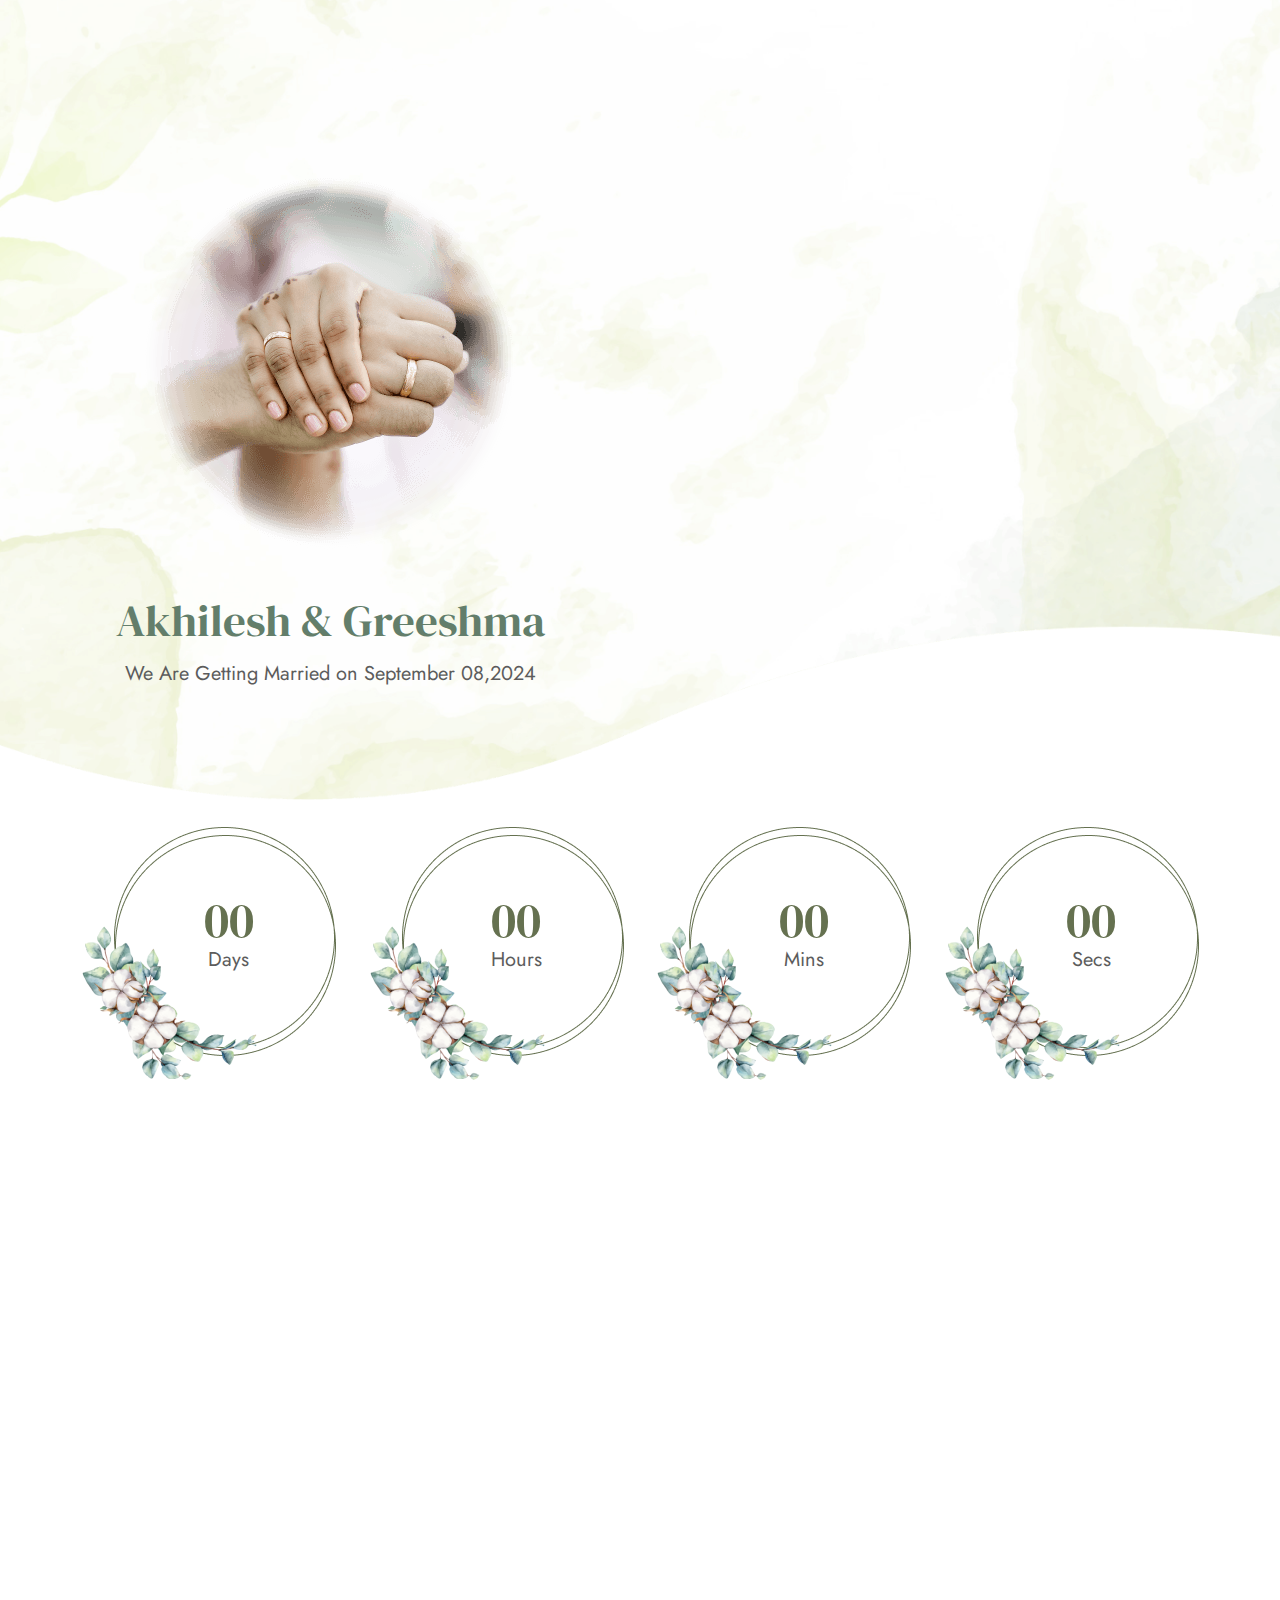
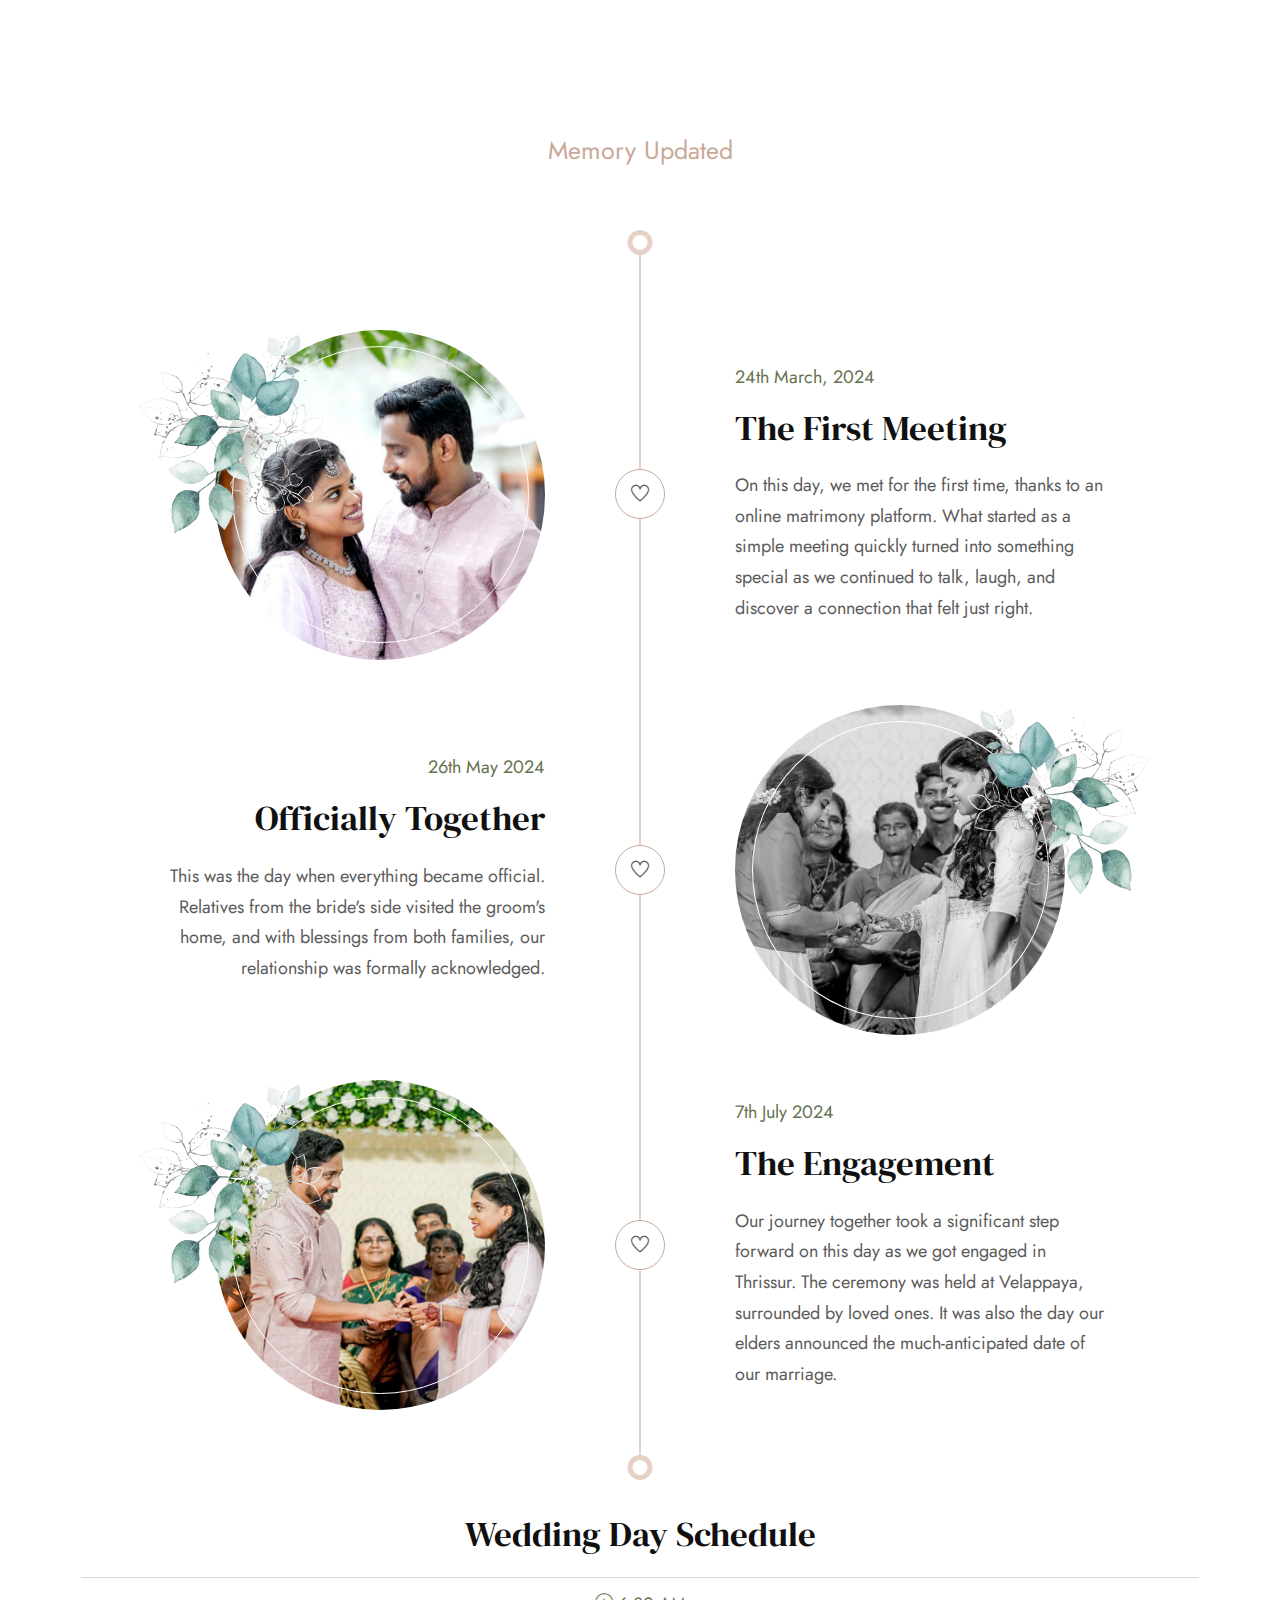
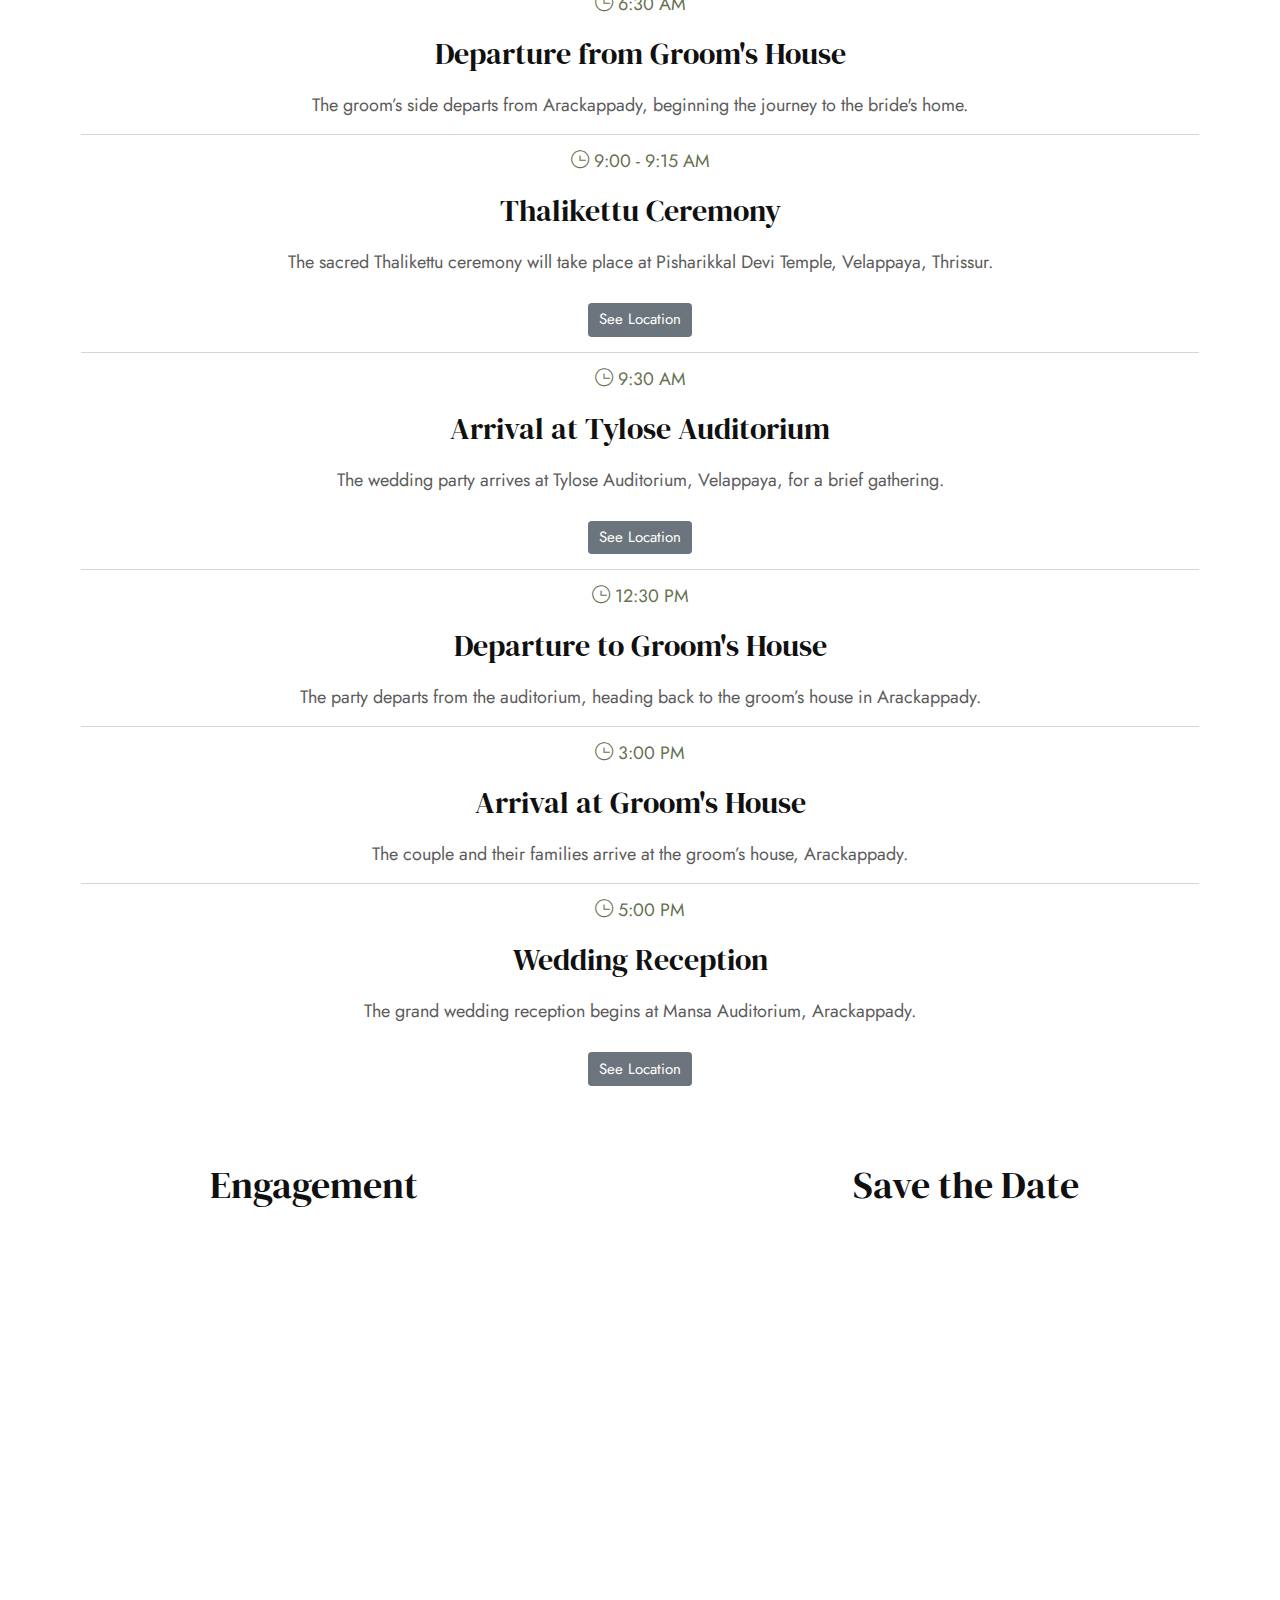
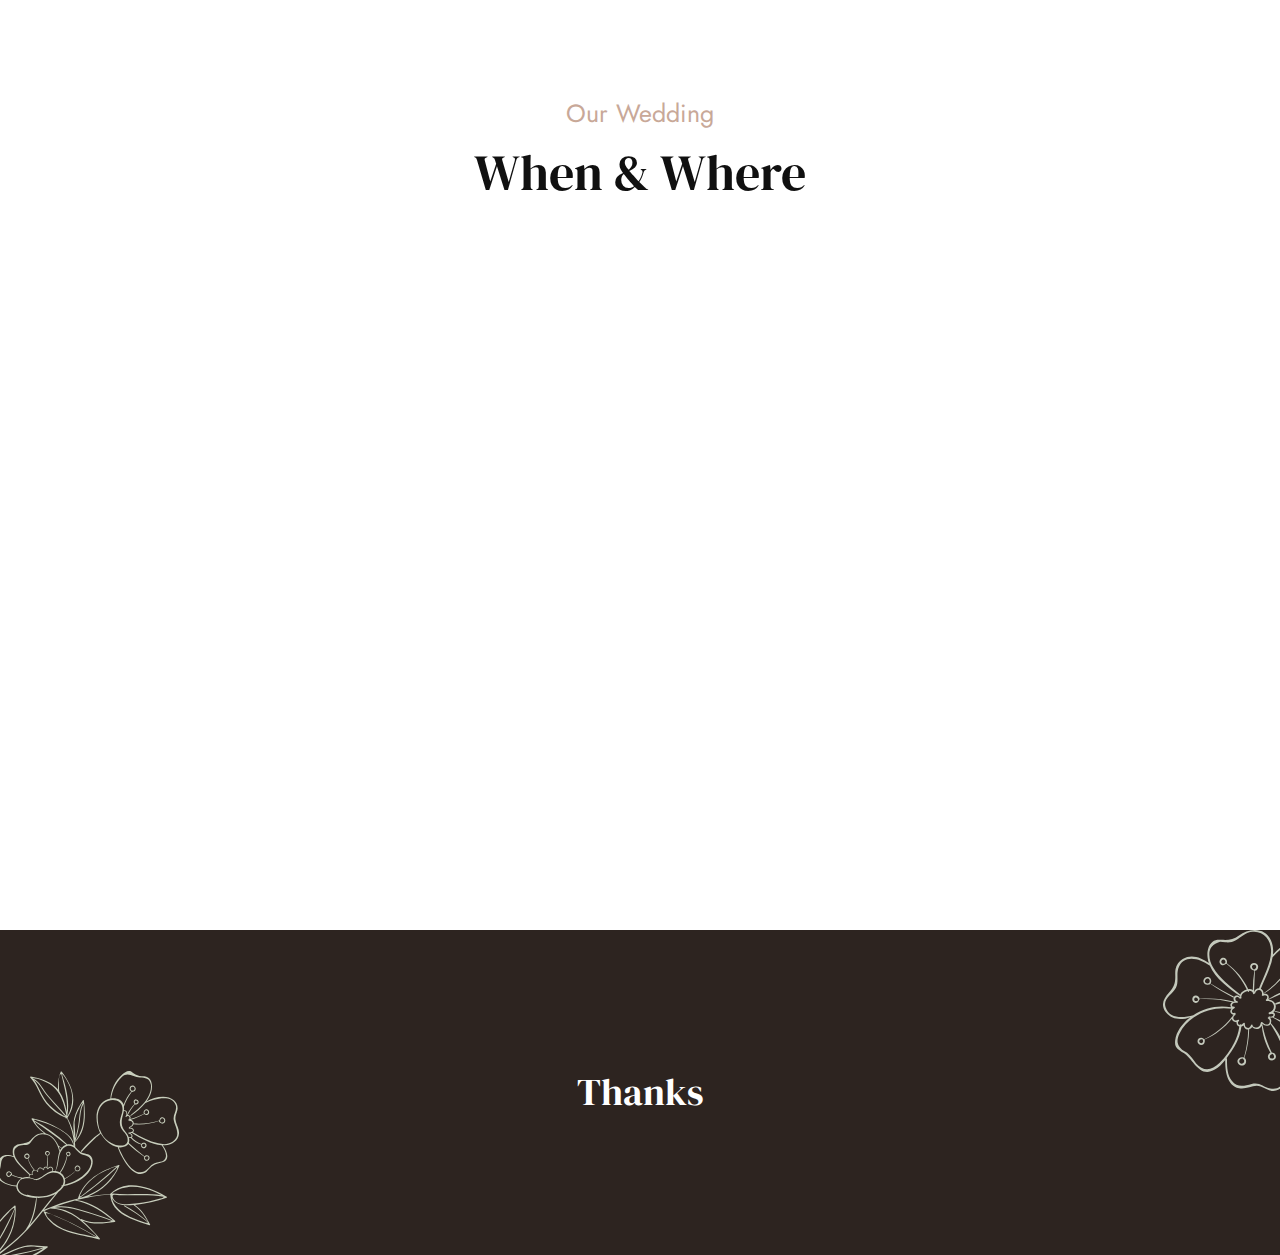
==== commit 6ee1c953: "add map" ====
--- a/index.html
+++ b/index.html
@@ -126,6 +126,52 @@
     <!-- counter end -->
 
 
+ 
+
+<!-- Button trigger modal -->
+<button type="button" class="btn location-sticky wow fadeInUp" data-wow-duration="800ms" data-wow-delay="1s" data-bs-toggle="modal" data-bs-target="#exampleModal">
+   
+<img src="images/map-icon.gif" alt=""> Locations
+</button>
+
+<!-- Modal -->
+<div class="modal fade" id="exampleModal" tabindex="-1" aria-labelledby="exampleModalLabel" aria-hidden="true">
+  <div class="modal-dialog modal-dialog-scrollable">
+    <div class="modal-content">
+       
+       <div data-bs-dismiss="modal" > <i class="ti-arrow-left"></i> |  Back to Home </div>
+
+       <div class="text-center location__card">
+       <h3> Thalikettu Ceremony </h3>
+       <p> Pisharikkal Devi Temple, Velappaya, Thrissur. </p>
+       
+        
+        <div class="popup-gmaps btn" href="https://www.google.com/maps/embed?pb=!1m18!1m12!1m3!1d9327.367156413417!2d76.19512478585663!3d10.604578497414948!2m3!1f0!2f0!3f0!3m2!1i1024!2i768!4f13.1!3m3!1m2!1s0x3ba7e941f4b2f2ad%3A0xf113d767459a9efd!2sSree%20Velappaya%20Pisharikkal%20Devi%20Temple!5e0!3m2!1sen!2sin!4v1724954518609!5m2!1sen!2sin"
+        width="100%" height="700" style="border:0;" allowfullscreen="" loading="lazy" referrerpolicy="no-referrer-when-downgrade">    <i class="ti-map-alt"></i>  Open Map </div>
+       </div>
+
+       <div class="text-center location__card">
+       <h3> Wedding Party</h3>
+       <p> Tylose Auditorium, Velappaya, Thrissur. </p>
+       <div class="popup-gmaps btn" href="https://www.google.com/maps/embed?pb=!1m18!1m12!1m3!1d2772.9628215104685!2d76.20910368245238!3d10.613406124576128!2m3!1f0!2f0!3f0!3m2!1i1024!2i768!4f13.1!3m3!1m2!1s0x3ba7e9e80d8da3b5%3A0x50f32a913775784f!2sTylos%20Academy%20Mini%20Hall.!5e0!3m2!1sen!2sin!4v1724089476164!5m2!1sen!2sin"
+                                                        width="100%" height="700" style="border:0;" allowfullscreen="" loading="lazy" referrerpolicy="no-referrer-when-downgrade"> <i class="ti-map-alt"></i>  Open Map </div> 
+
+       </div>
+
+       <div class="text-center location__card no-border">
+       <h3> Wedding Reception </h3>
+       <p> Mansa Auditorium, Arackappady, Ernakulam. </p>
+       <div class="popup-gmaps btn" href="https://www.google.com/maps/embed?pb=!1m18!1m12!1m3!1d3928.4947660574585!2d76.45697847590105!3d10.058484772023805!2m3!1f0!2f0!3f0!3m2!1i1024!2i768!4f13.1!3m3!1m2!1s0x3b07e144566d8bf9%3A0x8019cb7f2773951c!2sMansa%20Auditorium!5e0!3m2!1sen!2sin!4v1724089794557!5m2!1sen!2sin"
+                                                                width="600" height="450" style="border:0;" allowfullscreen="" loading="lazy" referrerpolicy="no-referrer-when-downgrade">   <i class="ti-map-alt"></i> Open Map </div>
+
+ 
+       </div>
+       
+    </div>
+  </div>
+</div>
+
+
 
     <div class="page-wrapper layout-full">
         <!-- #habibi-theme-wrapper -->
@@ -481,8 +527,9 @@
                                                     <div class="text-center">
                                                         The sacred Thalikettu ceremony will take place at Pisharikkal Devi Temple, Velappaya, Thrissur. <br> <br>
 
-                                                        <a class="popup-gmaps btn btn-secondary" href="https://www.google.com/maps/embed?pb=!1m18!1m12!1m3!1d2772.9628215104685!2d76.20910368245238!3d10.613406124576128!2m3!1f0!2f0!3f0!3m2!1i1024!2i768!4f13.1!3m3!1m2!1s0x3ba7e9e80d8da3b5%3A0x50f32a913775784f!2sTylos%20Academy%20Mini%20Hall.!5e0!3m2!1sen!2sin!4v1724089476164!5m2!1sen!2sin"
+                                                        <a class="popup-gmaps btn btn-secondary" href="https://www.google.com/maps/embed?pb=!1m18!1m12!1m3!1d9327.367156413417!2d76.19512478585663!3d10.604578497414948!2m3!1f0!2f0!3f0!3m2!1i1024!2i768!4f13.1!3m3!1m2!1s0x3ba7e941f4b2f2ad%3A0xf113d767459a9efd!2sSree%20Velappaya%20Pisharikkal%20Devi%20Temple!5e0!3m2!1sen!2sin!4v1724954518609!5m2!1sen!2sin"
                                                         width="100%" height="700" style="border:0;" allowfullscreen="" loading="lazy" referrerpolicy="no-referrer-when-downgrade">See Location</a>
+
 
 
                                                     </div>
@@ -490,7 +537,9 @@
                                                     <spam class="date"> <i class="ti-time"></i> 9:30 AM </spam>
                                                     <h2>Arrival at Tylose Auditorium</h2>
                                                     <div class="text-center">
-                                                        The wedding party arrives at Tylose Auditorium, Velappaya, for a brief gathering.
+                                                        The wedding party arrives at Tylose Auditorium, Velappaya, for a brief gathering. <br> <br>
+                                                        <a class="popup-gmaps btn btn-secondary" href="https://www.google.com/maps/embed?pb=!1m18!1m12!1m3!1d2772.9628215104685!2d76.20910368245238!3d10.613406124576128!2m3!1f0!2f0!3f0!3m2!1i1024!2i768!4f13.1!3m3!1m2!1s0x3ba7e9e80d8da3b5%3A0x50f32a913775784f!2sTylos%20Academy%20Mini%20Hall.!5e0!3m2!1sen!2sin!4v1724089476164!5m2!1sen!2sin"
+                                                        width="100%" height="700" style="border:0;" allowfullscreen="" loading="lazy" referrerpolicy="no-referrer-when-downgrade">See Location</a>
                                                     </div>
                                                     <hr>
                                                     <spam class="date"> <i class="ti-time"></i> 12:30 PM </spam>
@@ -1051,7 +1100,7 @@
     <script type="text/javascript" src="js/sourcebuster.min.js?ver=9.1.2" id="sourcebuster-js-js"></script>
 
     <!-- <script type="text/javascript" src="js/order-attribution.min.js?ver=9.1.2" id="wc-order-attribution-js"></script> -->
-    <script type="text/javascript" src="js/js/bootstrap.min.js?ver=5.0.1" id="bootstrap-js"></script>
+    <script type="text/javascript" src="js/bootstrap.min.js?ver=5.0.1" id="bootstrap-js"></script>
     <script type="text/javascript" src="js/imagesloaded.min.js" id="imagesloaded-js"></script>
     <script type="text/javascript" src="js/isotope.min.js?ver=2.2.2" id="isotope-js"></script>
     <script type="text/javascript" src="js/fancybox.min.js?ver=2.1.5" id="fancybox-js"></script>
--- a/css/styles.css
+++ b/css/styles.css
@@ -1057,41 +1057,41 @@
 }
 
 .preloader img {
-    max-width: 130px;
+    max-width: 200px;
 }
 
 .preloader .loader-circle {
     position: absolute;
     left: 50%;
     top: 50%;
-    width: 150px;
-    height: 150px;
+    width: 220px;
+    height: 220px;
     border-radius: 50%;
     -webkit-box-shadow: inset 0 0 0 1px rgba(255, 255, 255, 0.1);
     box-shadow: inset 0 0 0 1px rgba(255, 255, 255, 0.1);
-    margin-left: -80px;
-    margin-top: -80px;
+    margin-left: -110px;
+    margin-top: -110px;
 }
 
 .preloader .loader-line-mask {
     position: absolute;
     left: 50%;
     top: 50%;
-    width: 60px;
-    height: 150px;
-    margin-left: -80px;
-    margin-top: -80px;
+    width: 200px;
+    height: 200px;
+    margin-left: -100px;
+    margin-top: -100px;
     overflow: hidden;
     -webkit-transform-origin: 75px 75px;
-    transform-origin: 75px 75px;
+    transform-origin: 100px 100px;
     -webkit-mask-image: -webkit-linear-gradient(top, #000000, rgba(0, 0, 0, 0));
     -webkit-animation: rotate 1.2s infinite linear;
     animation: rotate 1.2s infinite linear;
 }
 
 .preloader .loader-line-mask .loader-line {
-    width: 150px;
-    height: 150px;
+    width: 200px;
+    height: 200px;
     border-radius: 50%;
     -webkit-box-shadow: inset 0 0 0 1px rgba(255, 255, 255, 0.5);
     box-shadow: inset 0 0 0 1px rgba(255, 255, 255, 0.5);
@@ -24263,4 +24263,72 @@
 .map_height_custom .mfp-content{
     height: 800px;
     max-height: 95vh;
+}
+
+.location-sticky{
+    display: none;
+}
+
+
+.modal-dialog {
+    margin: 0;
+    border-radius: 0;
+    width: 100vw;
+    height: 100vh;
+}
+
+.modal-dialog .modal-content {
+    height: 100%;
+    border-radius: 0;
+    padding: 20px;
+}
+
+
+@media (max-width: 576px) {
+
+   .location-sticky{
+    display: block;
+   }
+
+   button.btn.location-sticky {
+      position: fixed;
+      bottom: 20px;
+      left: calc(50vw - 80px);
+      right: auto;
+      z-index: 99;
+      background: #637e6b;
+      padding: 0;
+      margin: auto;
+      padding: 8px 20px 8px 5px;
+      box-shadow: 0px 3px 12px 0px rgb(0 0 0 / 32%);
+      border-radius: 200px;
+      width: 160px;
+      z-index: 9999;
+      font-size: 18px;
+      color: #fff;
+      border: 3px solid #ffffff54;
+  }
+  button.btn.location-sticky img{
+    width: 40px;
+    margin-right: 8px;
+  }
+
+}
+
+
+.location__card h3 {
+    margin-bottom: 0;
+}
+
+.location__card p {
+    font-size: 14px;
+    margin-bottom: 5px;
+}
+
+.location__card {
+    border-bottom: 1px dashed #dfdfdf;
+    padding: 20px 0px;
+}
+.location__card.no-border{
+    border: 0;
 }--- a/css/styles.css
+++ b/css/styles.css
@@ -1057,41 +1057,41 @@
 }
 
 .preloader img {
-    max-width: 130px;
+    max-width: 200px;
 }
 
 .preloader .loader-circle {
     position: absolute;
     left: 50%;
     top: 50%;
-    width: 150px;
-    height: 150px;
+    width: 220px;
+    height: 220px;
     border-radius: 50%;
     -webkit-box-shadow: inset 0 0 0 1px rgba(255, 255, 255, 0.1);
     box-shadow: inset 0 0 0 1px rgba(255, 255, 255, 0.1);
-    margin-left: -80px;
-    margin-top: -80px;
+    margin-left: -110px;
+    margin-top: -110px;
 }
 
 .preloader .loader-line-mask {
     position: absolute;
     left: 50%;
     top: 50%;
-    width: 60px;
-    height: 150px;
-    margin-left: -80px;
-    margin-top: -80px;
+    width: 200px;
+    height: 200px;
+    margin-left: -100px;
+    margin-top: -100px;
     overflow: hidden;
     -webkit-transform-origin: 75px 75px;
-    transform-origin: 75px 75px;
+    transform-origin: 100px 100px;
     -webkit-mask-image: -webkit-linear-gradient(top, #000000, rgba(0, 0, 0, 0));
     -webkit-animation: rotate 1.2s infinite linear;
     animation: rotate 1.2s infinite linear;
 }
 
 .preloader .loader-line-mask .loader-line {
-    width: 150px;
-    height: 150px;
+    width: 200px;
+    height: 200px;
     border-radius: 50%;
     -webkit-box-shadow: inset 0 0 0 1px rgba(255, 255, 255, 0.5);
     box-shadow: inset 0 0 0 1px rgba(255, 255, 255, 0.5);
@@ -24263,4 +24263,72 @@
 .map_height_custom .mfp-content{
     height: 800px;
     max-height: 95vh;
+}
+
+.location-sticky{
+    display: none;
+}
+
+
+.modal-dialog {
+    margin: 0;
+    border-radius: 0;
+    width: 100vw;
+    height: 100vh;
+}
+
+.modal-dialog .modal-content {
+    height: 100%;
+    border-radius: 0;
+    padding: 20px;
+}
+
+
+@media (max-width: 576px) {
+
+   .location-sticky{
+    display: block;
+   }
+
+   button.btn.location-sticky {
+      position: fixed;
+      bottom: 20px;
+      left: calc(50vw - 80px);
+      right: auto;
+      z-index: 99;
+      background: #637e6b;
+      padding: 0;
+      margin: auto;
+      padding: 8px 20px 8px 5px;
+      box-shadow: 0px 3px 12px 0px rgb(0 0 0 / 32%);
+      border-radius: 200px;
+      width: 160px;
+      z-index: 9999;
+      font-size: 18px;
+      color: #fff;
+      border: 3px solid #ffffff54;
+  }
+  button.btn.location-sticky img{
+    width: 40px;
+    margin-right: 8px;
+  }
+
+}
+
+
+.location__card h3 {
+    margin-bottom: 0;
+}
+
+.location__card p {
+    font-size: 14px;
+    margin-bottom: 5px;
+}
+
+.location__card {
+    border-bottom: 1px dashed #dfdfdf;
+    padding: 20px 0px;
+}
+.location__card.no-border{
+    border: 0;
 }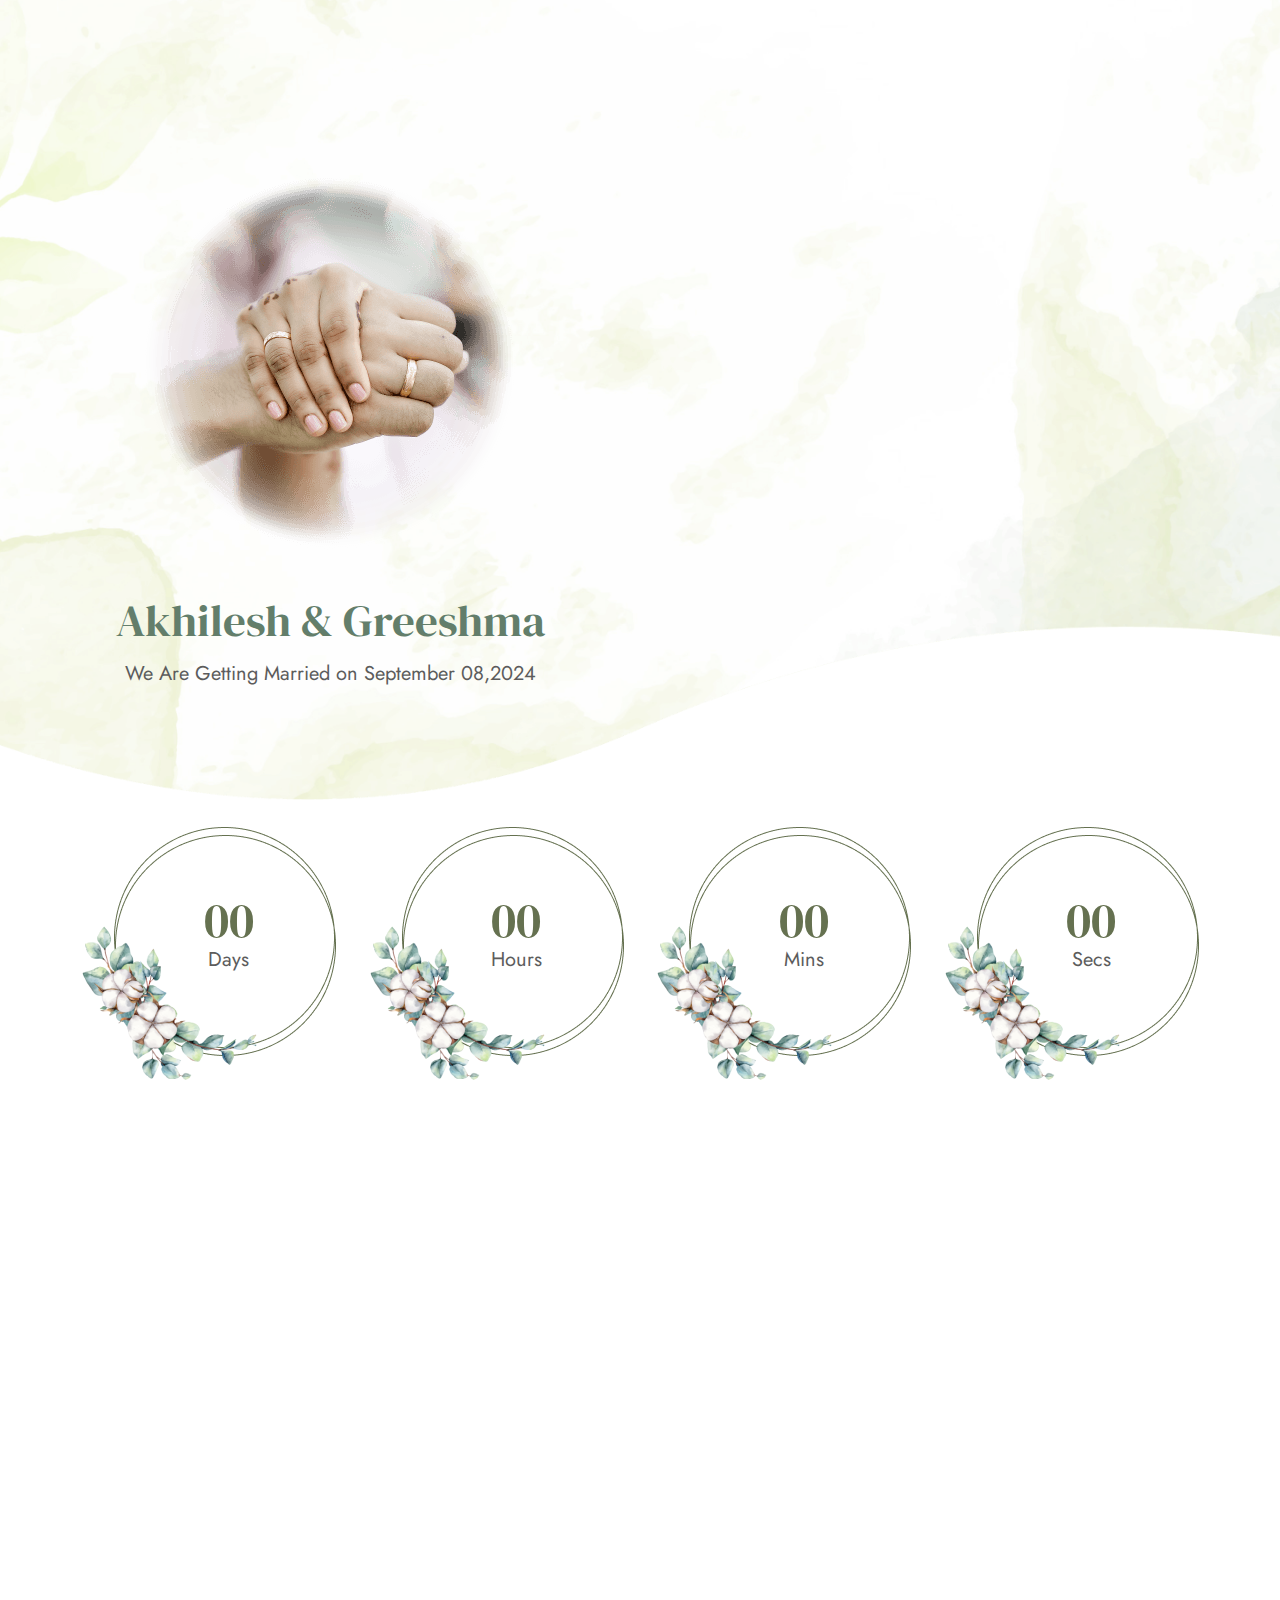
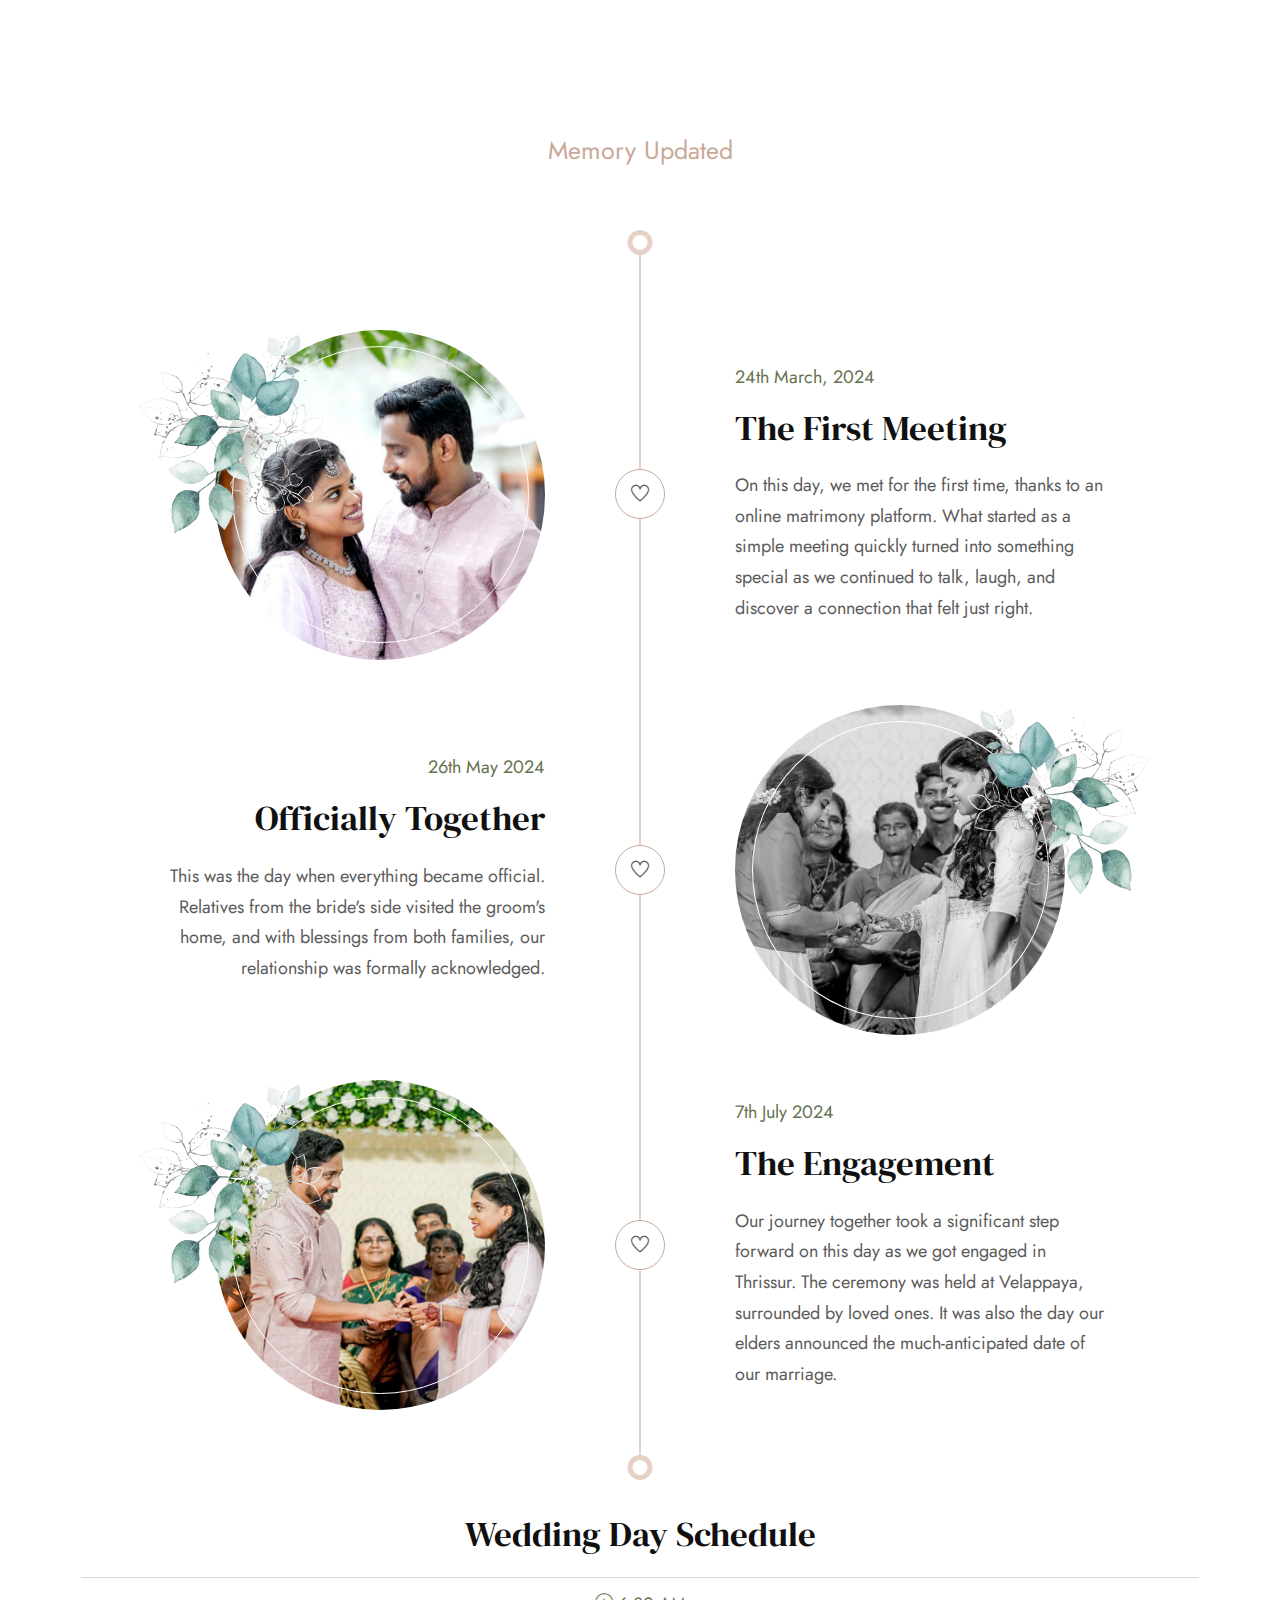
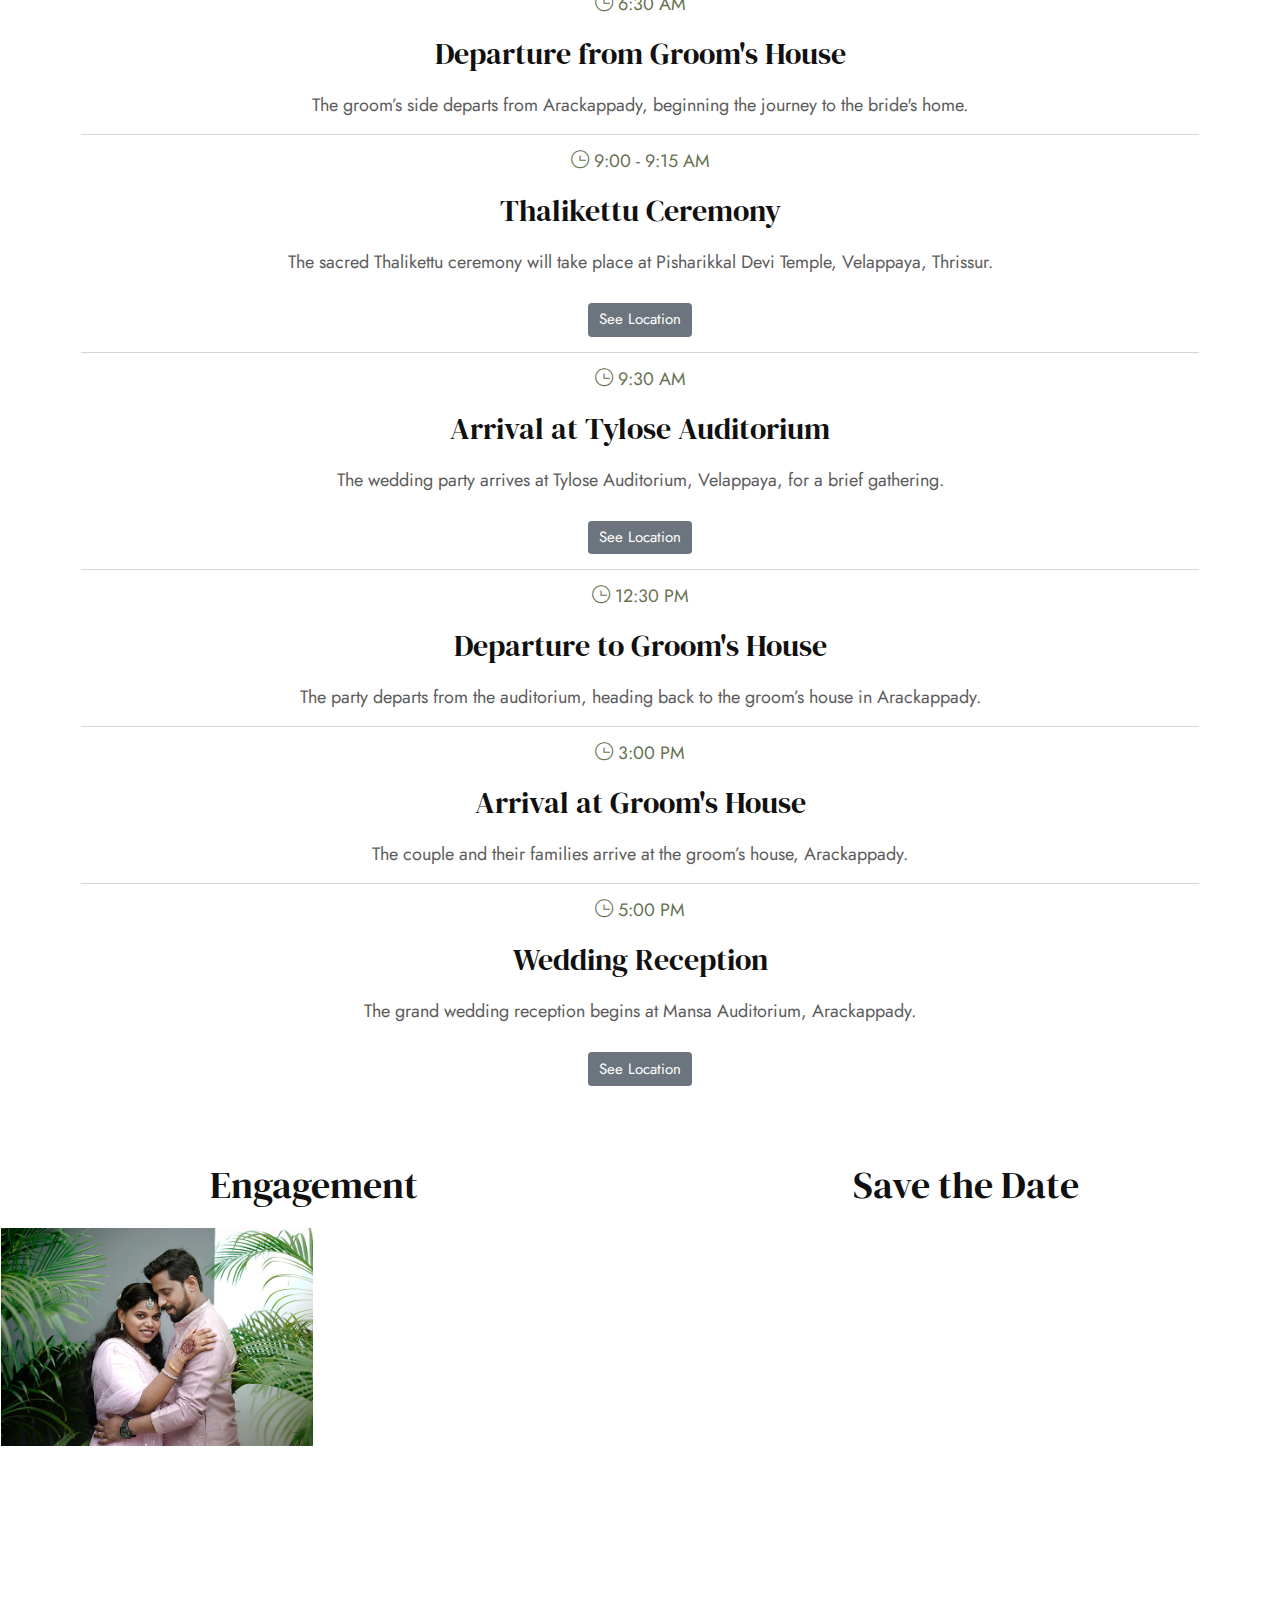
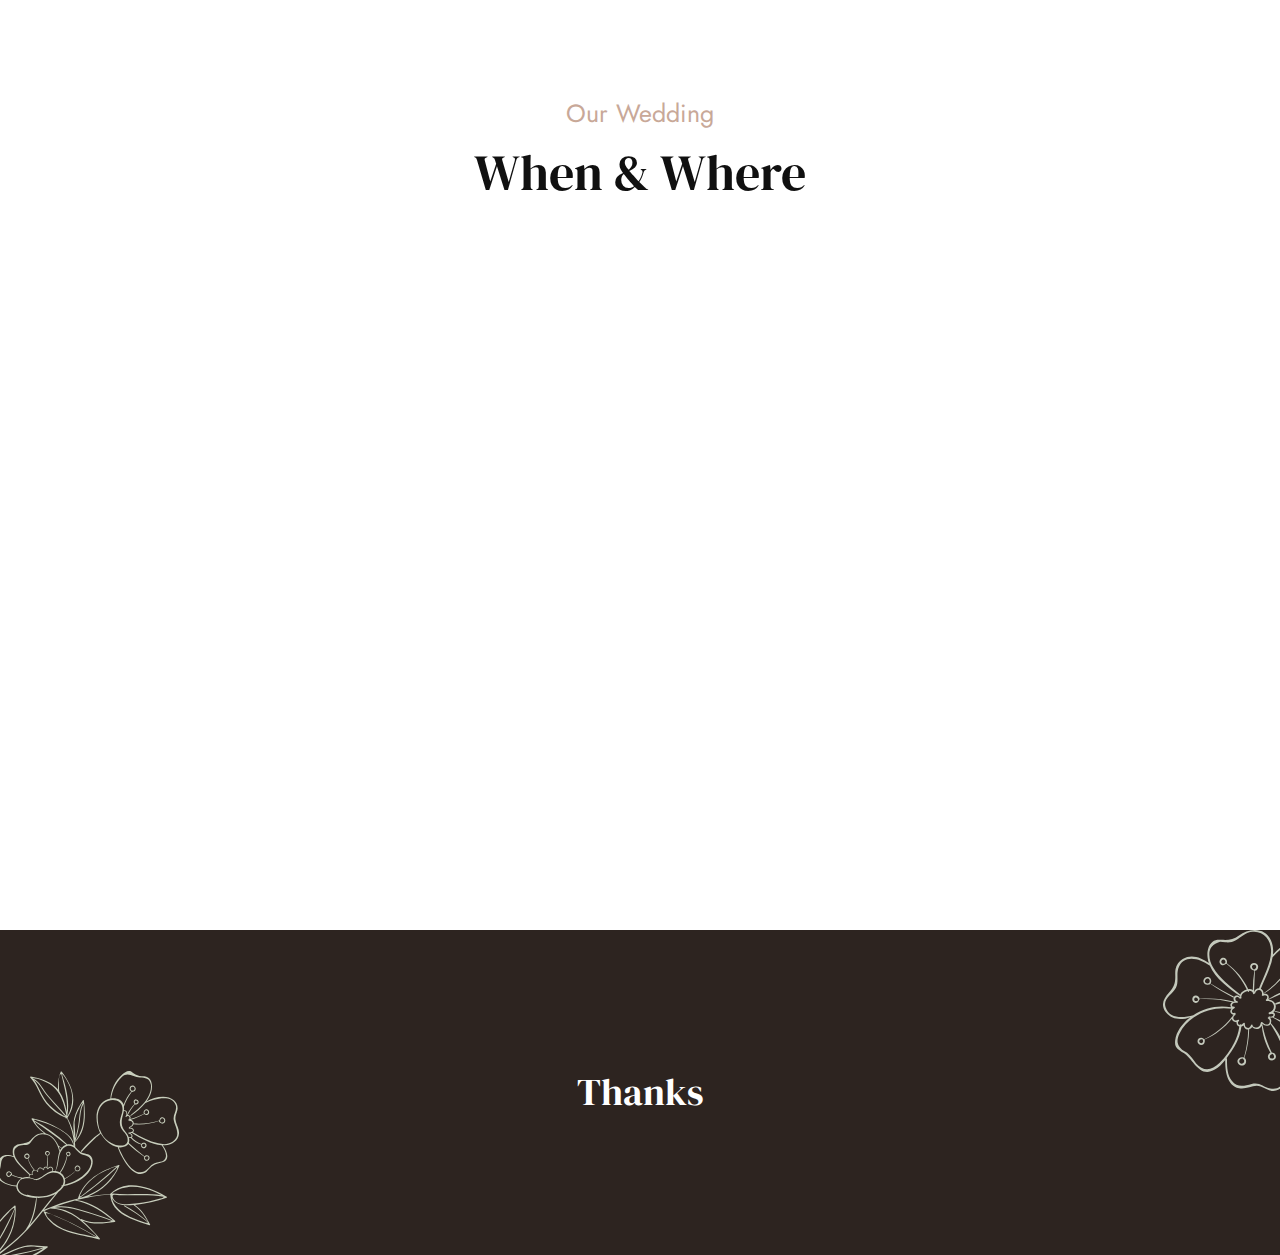
==== commit c09a29d8: "add icon" ====
--- a/index.html
+++ b/index.html
@@ -141,7 +141,10 @@
        
        <div data-bs-dismiss="modal" > <i class="ti-arrow-left"></i> |  Back to Home </div>
 
+
+
        <div class="text-center location__card">
+        <img src="images/temple.png" alt="">
        <h3> Thalikettu Ceremony </h3>
        <p> Pisharikkal Devi Temple, Velappaya, Thrissur. </p>
        
@@ -151,6 +154,7 @@
        </div>
 
        <div class="text-center location__card">
+        <img src="images/party.png" alt="">
        <h3> Wedding Party</h3>
        <p> Tylose Auditorium, Velappaya, Thrissur. </p>
        <div class="popup-gmaps btn" href="https://www.google.com/maps/embed?pb=!1m18!1m12!1m3!1d2772.9628215104685!2d76.20910368245238!3d10.613406124576128!2m3!1f0!2f0!3f0!3m2!1i1024!2i768!4f13.1!3m3!1m2!1s0x3ba7e9e80d8da3b5%3A0x50f32a913775784f!2sTylos%20Academy%20Mini%20Hall.!5e0!3m2!1sen!2sin!4v1724089476164!5m2!1sen!2sin"
@@ -159,6 +163,7 @@
        </div>
 
        <div class="text-center location__card no-border">
+        <img src="images/reception.png" alt="">
        <h3> Wedding Reception </h3>
        <p> Mansa Auditorium, Arackappady, Ernakulam. </p>
        <div class="popup-gmaps btn" href="https://www.google.com/maps/embed?pb=!1m18!1m12!1m3!1d3928.4947660574585!2d76.45697847590105!3d10.058484772023805!2m3!1f0!2f0!3f0!3m2!1i1024!2i768!4f13.1!3m3!1m2!1s0x3b07e144566d8bf9%3A0x8019cb7f2773951c!2sMansa%20Auditorium!5e0!3m2!1sen!2sin!4v1724089794557!5m2!1sen!2sin"
@@ -166,6 +171,8 @@
 
  
        </div>
+
+
        
     </div>
   </div>
--- a/css/styles.css
+++ b/css/styles.css
@@ -24331,4 +24331,14 @@
 }
 .location__card.no-border{
     border: 0;
+}
+
+.location__card img {
+    width: 80px;
+    /* background: #637e6b; */
+    height: 80px;
+    padding: 5px;
+    /* border-radius: 19px; */
+    /* border: 1px dashed #637e6b; */
+    margin-bottom: -7px;
 }--- a/css/styles.css
+++ b/css/styles.css
@@ -24331,4 +24331,14 @@
 }
 .location__card.no-border{
     border: 0;
+}
+
+.location__card img {
+    width: 80px;
+    /* background: #637e6b; */
+    height: 80px;
+    padding: 5px;
+    /* border-radius: 19px; */
+    /* border: 1px dashed #637e6b; */
+    margin-bottom: -7px;
 }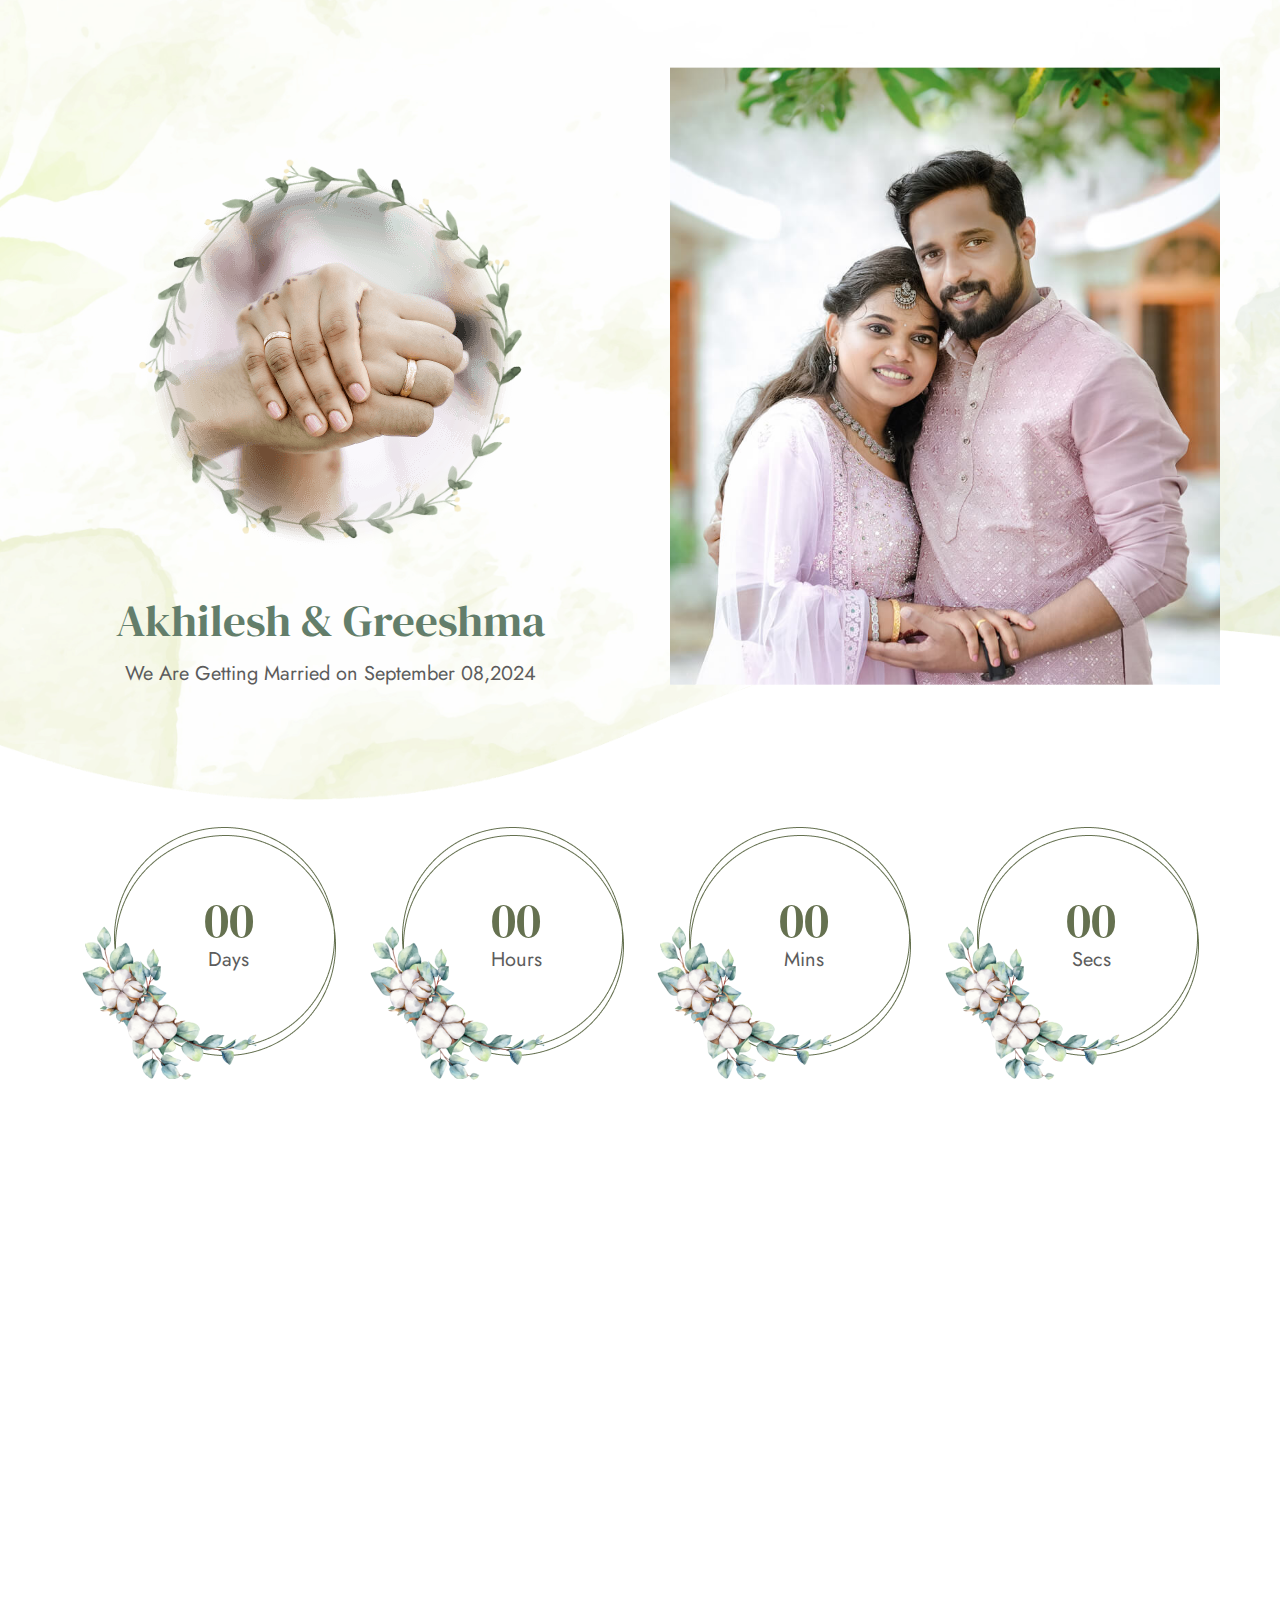
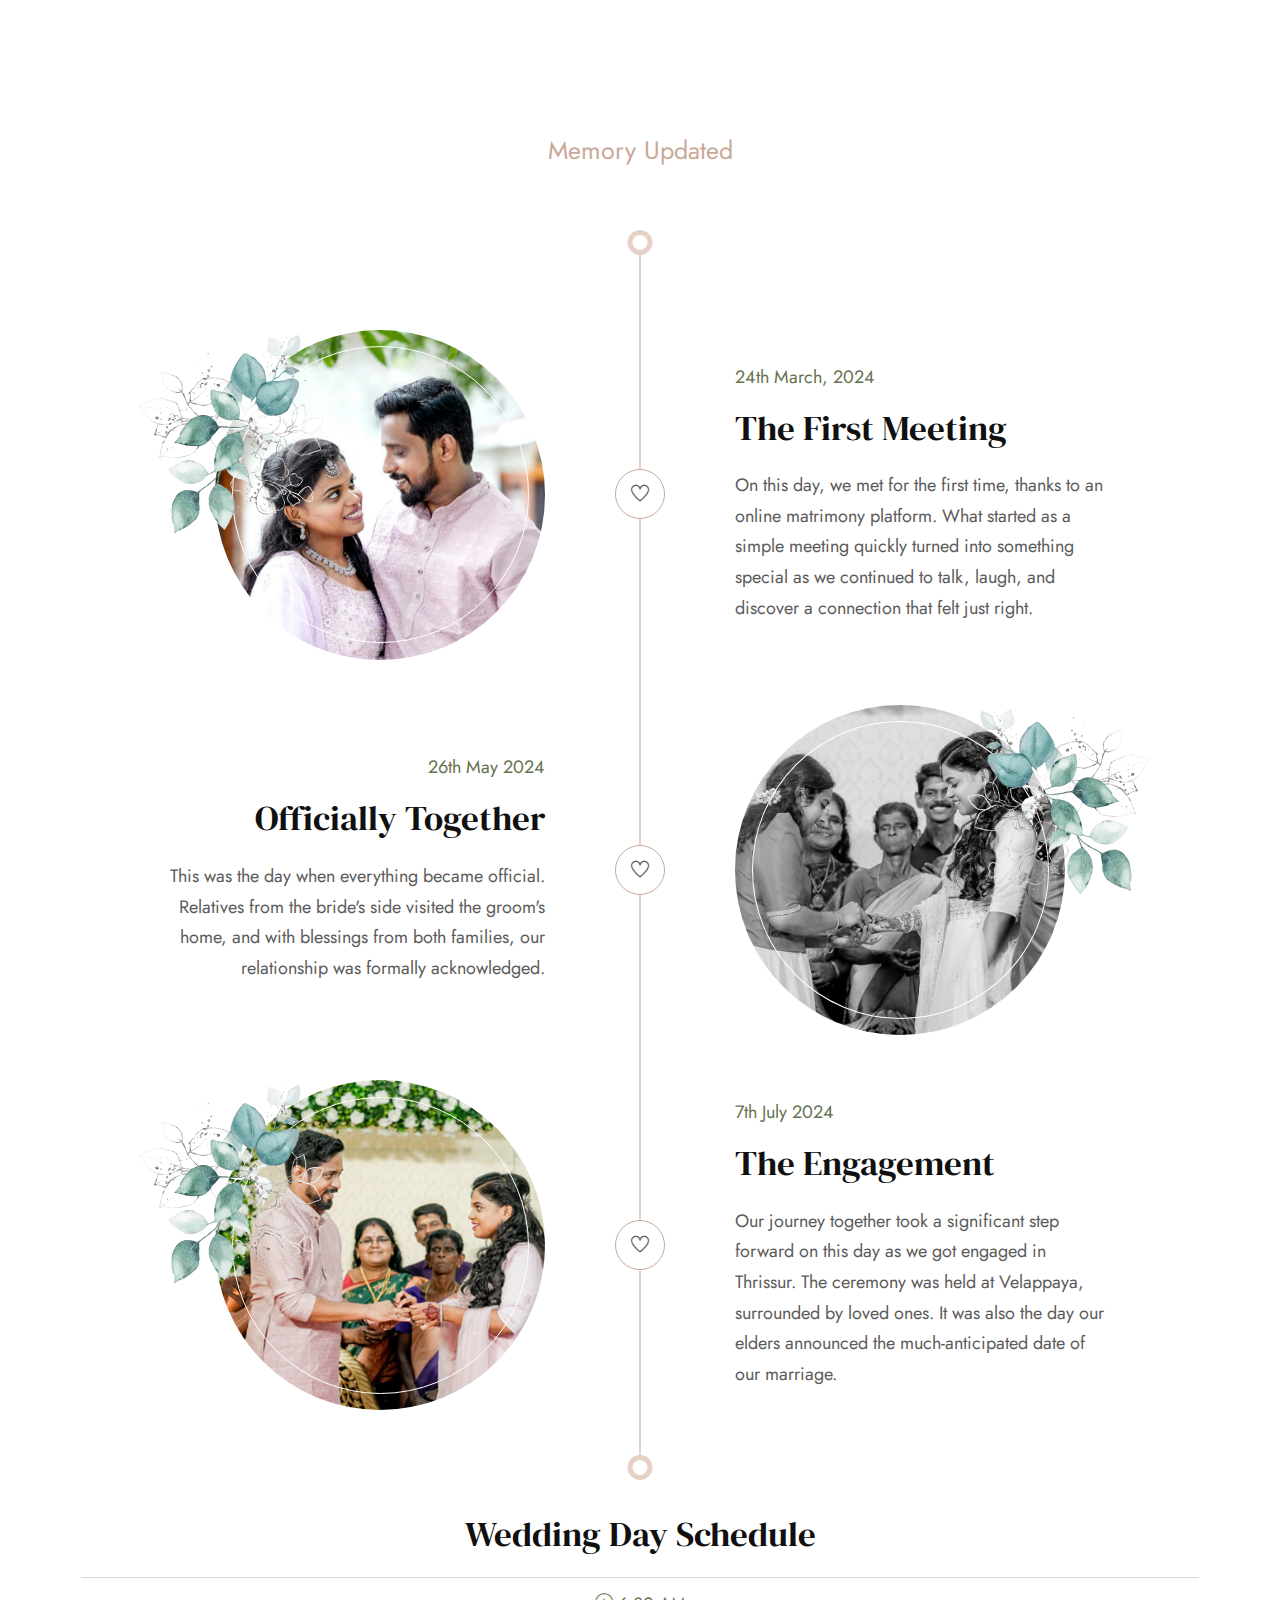
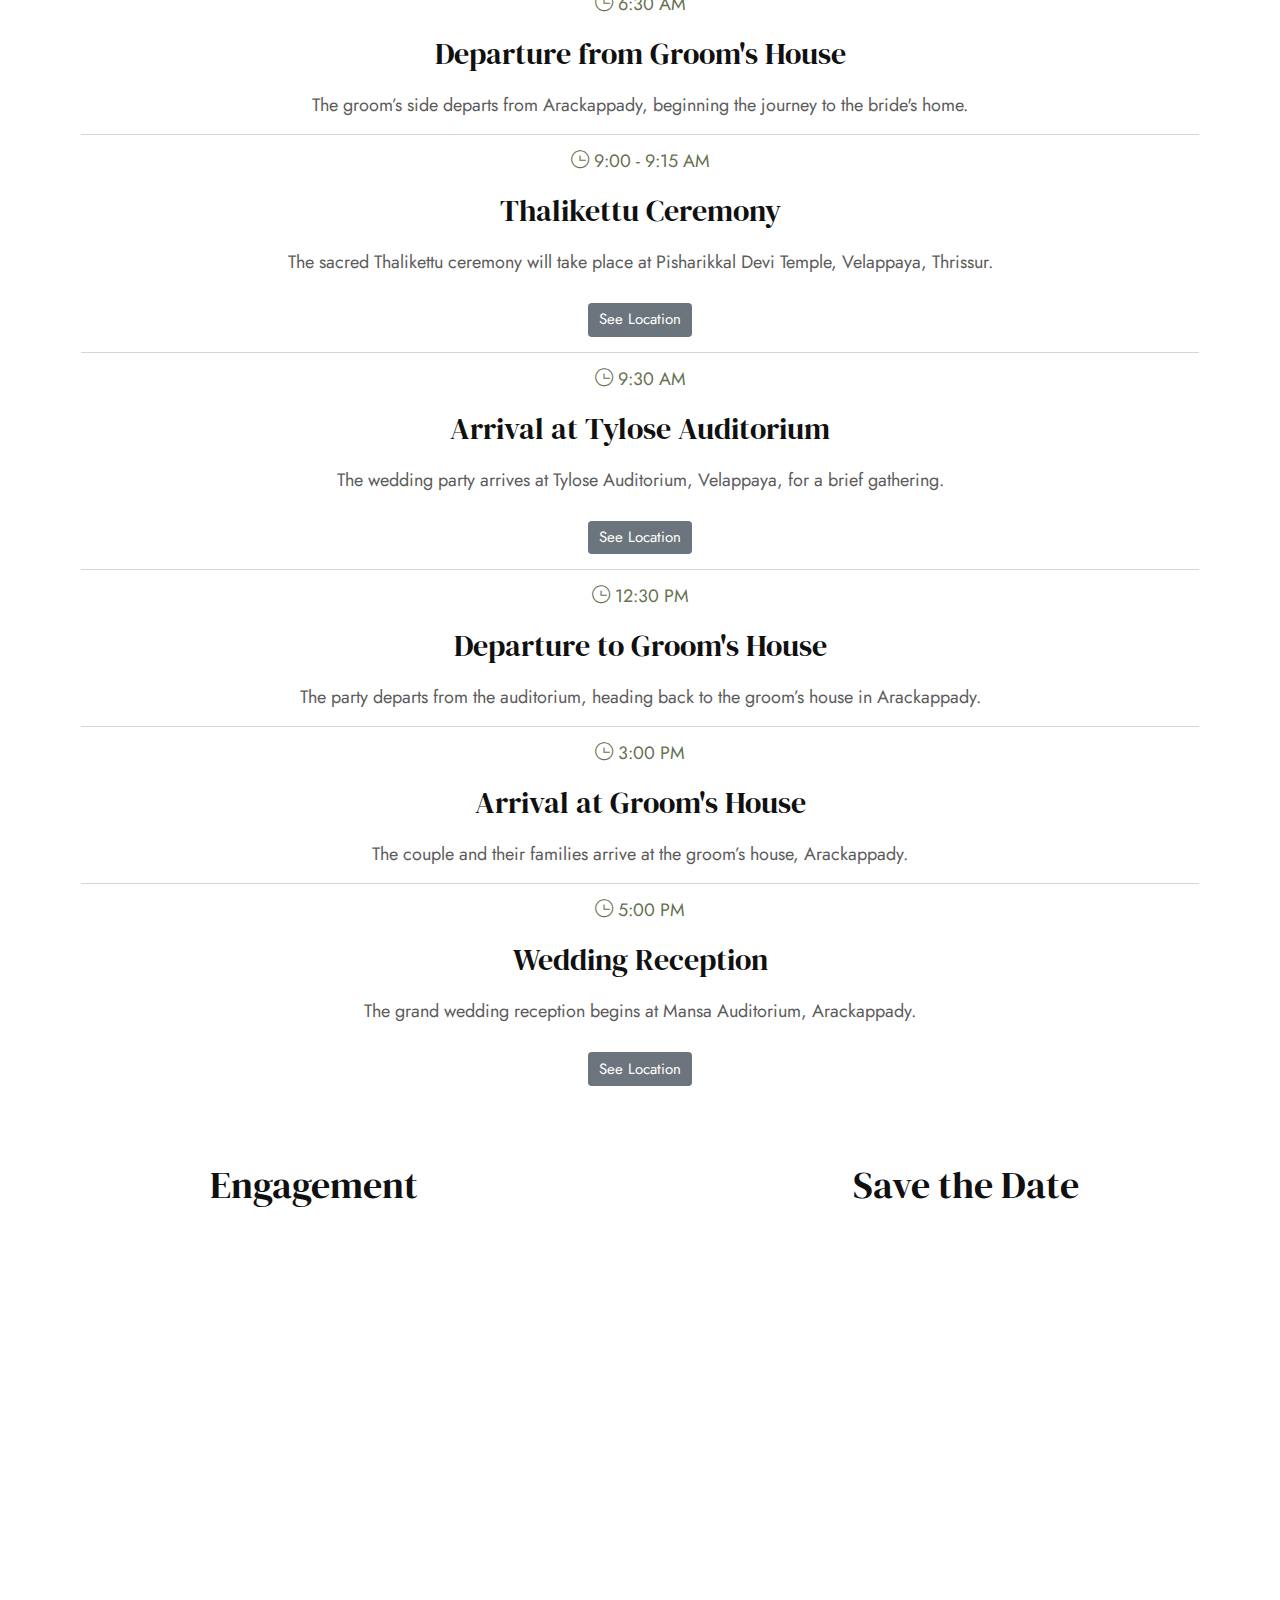
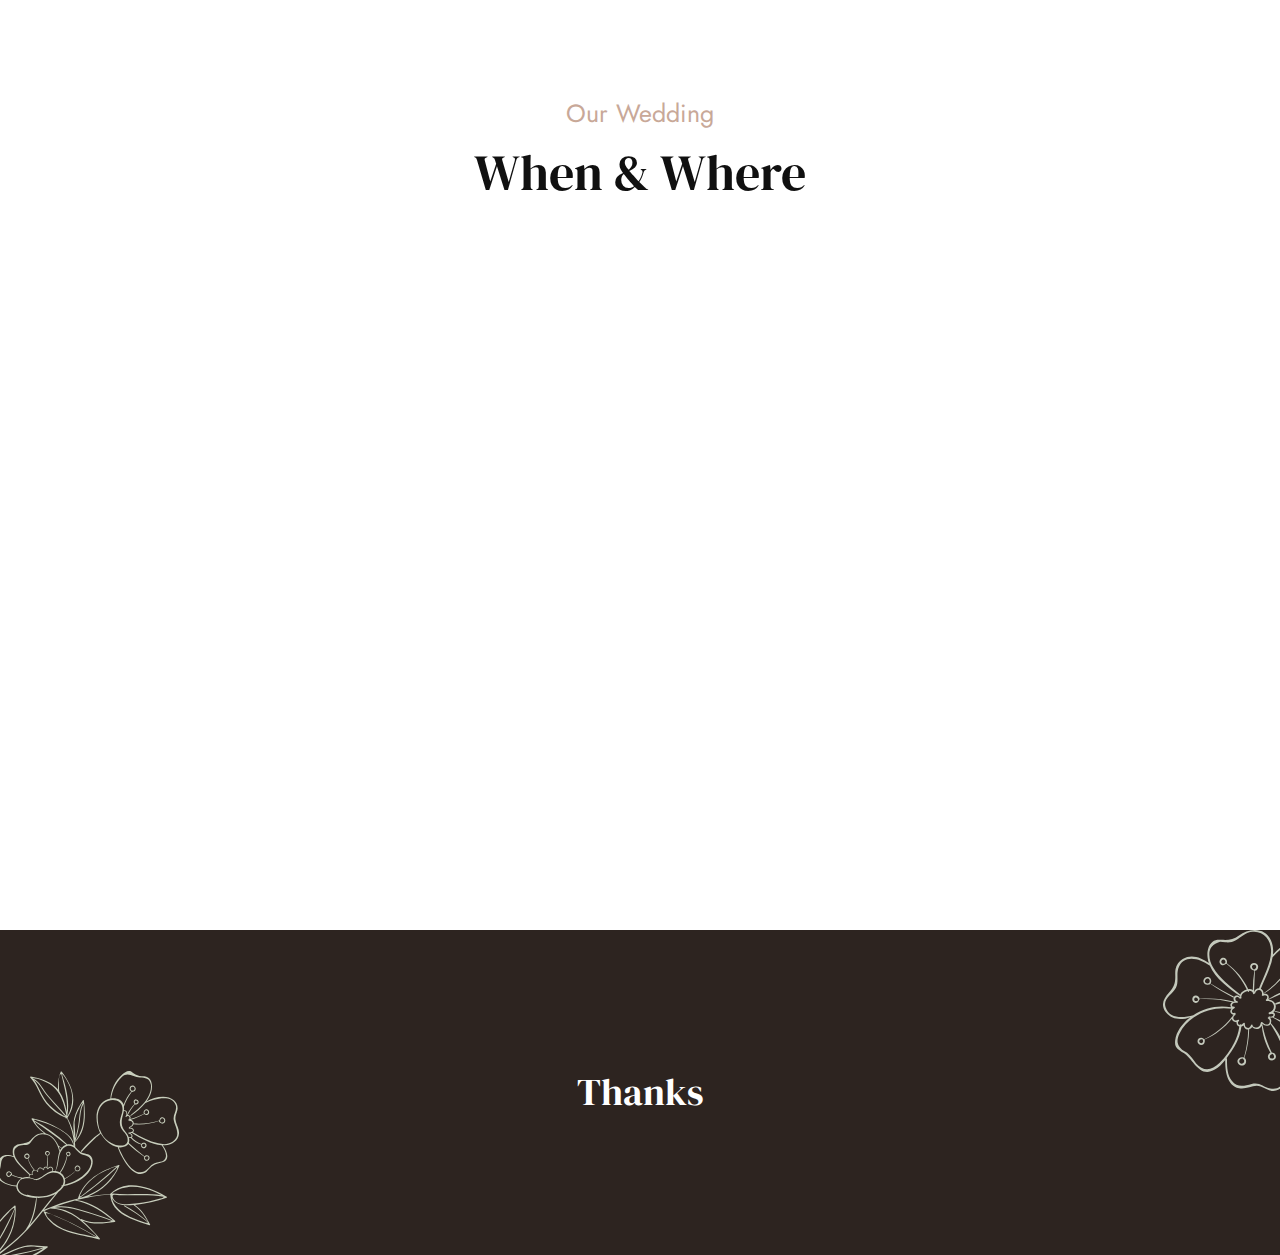
==== commit cea558c9: "add back button" ====
--- a/index.html
+++ b/index.html
@@ -131,7 +131,7 @@
 <!-- Button trigger modal -->
 <button type="button" class="btn location-sticky wow fadeInUp" data-wow-duration="800ms" data-wow-delay="1s" data-bs-toggle="modal" data-bs-target="#exampleModal">
    
-<img src="images/map-icon.gif" alt=""> Locations
+ <div class="tx-location"> <img src="images/map-icon.gif" alt=""> Locations</div> <div class="tx-home">  Back to Home </div>
 </button>
 
 <!-- Modal -->
--- a/css/styles.css
+++ b/css/styles.css
@@ -24299,7 +24299,7 @@
       background: #637e6b;
       padding: 0;
       margin: auto;
-      padding: 8px 20px 8px 5px;
+      padding: 8px 20px 8px 20px;
       box-shadow: 0px 3px 12px 0px rgb(0 0 0 / 32%);
       border-radius: 200px;
       width: 160px;
@@ -24341,4 +24341,24 @@
     /* border-radius: 19px; */
     /* border: 1px dashed #637e6b; */
     margin-bottom: -7px;
+}
+
+.tx-location{
+    display: block;
+}
+.tx-location img{
+        margin-left: -11px;
+}
+
+.tx-home{
+    display: none;
+}
+
+body.modal-open{
+    .tx-location{
+        display: none;
+    }
+    .tx-home{
+    display: block;
+}
 }--- a/css/styles.css
+++ b/css/styles.css
@@ -24299,7 +24299,7 @@
       background: #637e6b;
       padding: 0;
       margin: auto;
-      padding: 8px 20px 8px 5px;
+      padding: 8px 20px 8px 20px;
       box-shadow: 0px 3px 12px 0px rgb(0 0 0 / 32%);
       border-radius: 200px;
       width: 160px;
@@ -24341,4 +24341,24 @@
     /* border-radius: 19px; */
     /* border: 1px dashed #637e6b; */
     margin-bottom: -7px;
+}
+
+.tx-location{
+    display: block;
+}
+.tx-location img{
+        margin-left: -11px;
+}
+
+.tx-home{
+    display: none;
+}
+
+body.modal-open{
+    .tx-location{
+        display: none;
+    }
+    .tx-home{
+    display: block;
+}
 }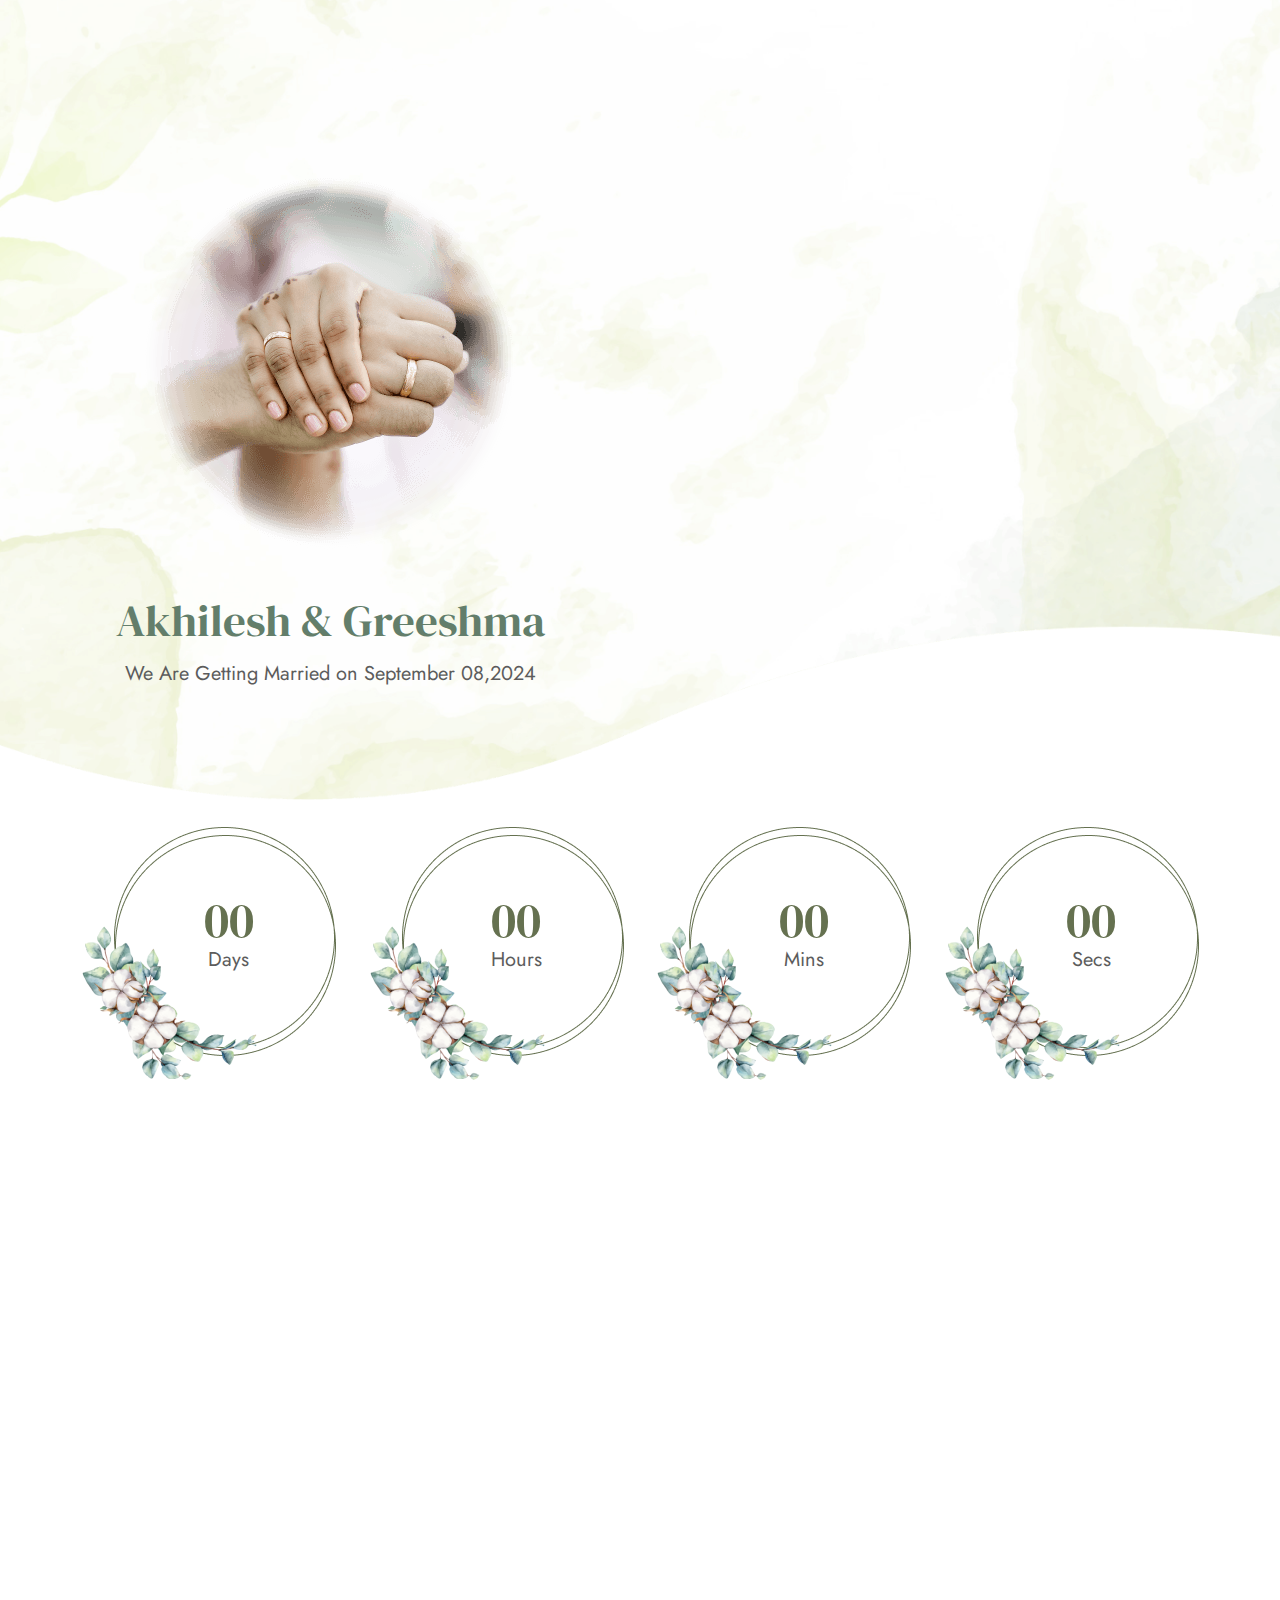
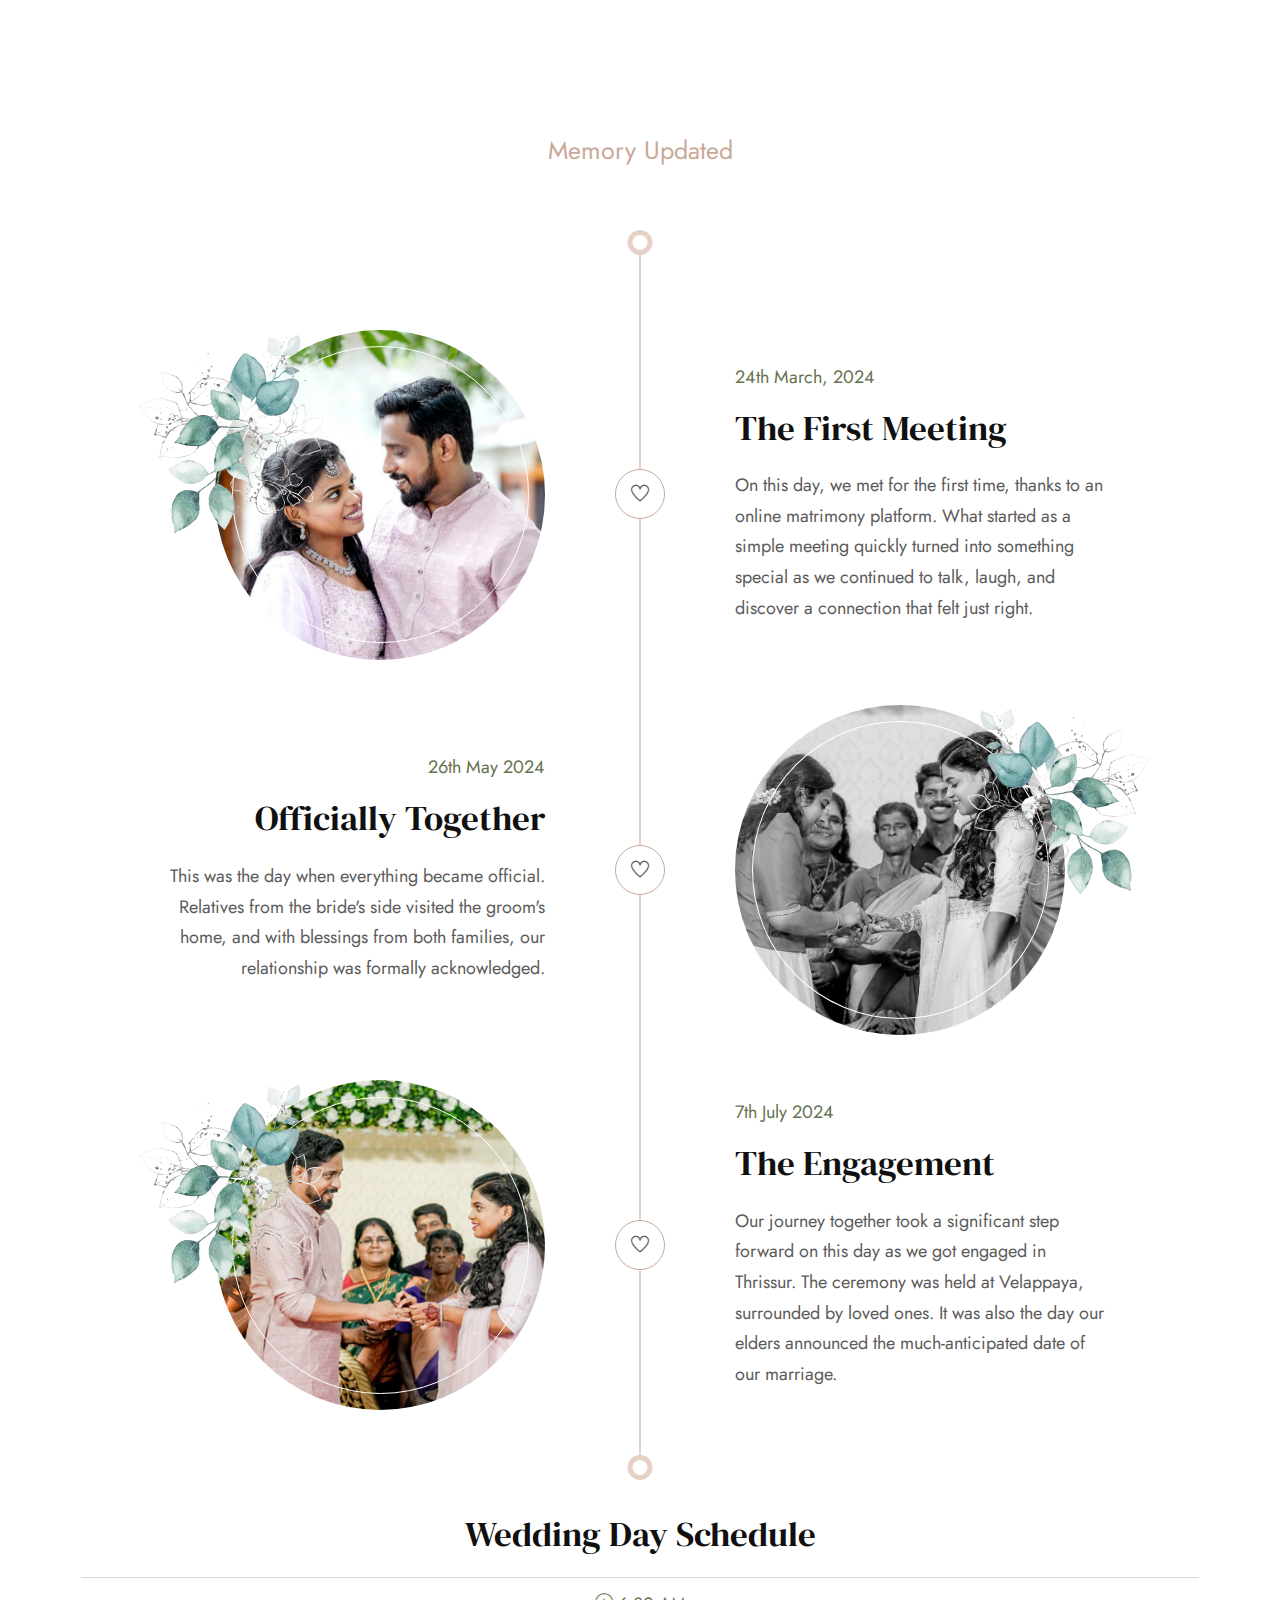
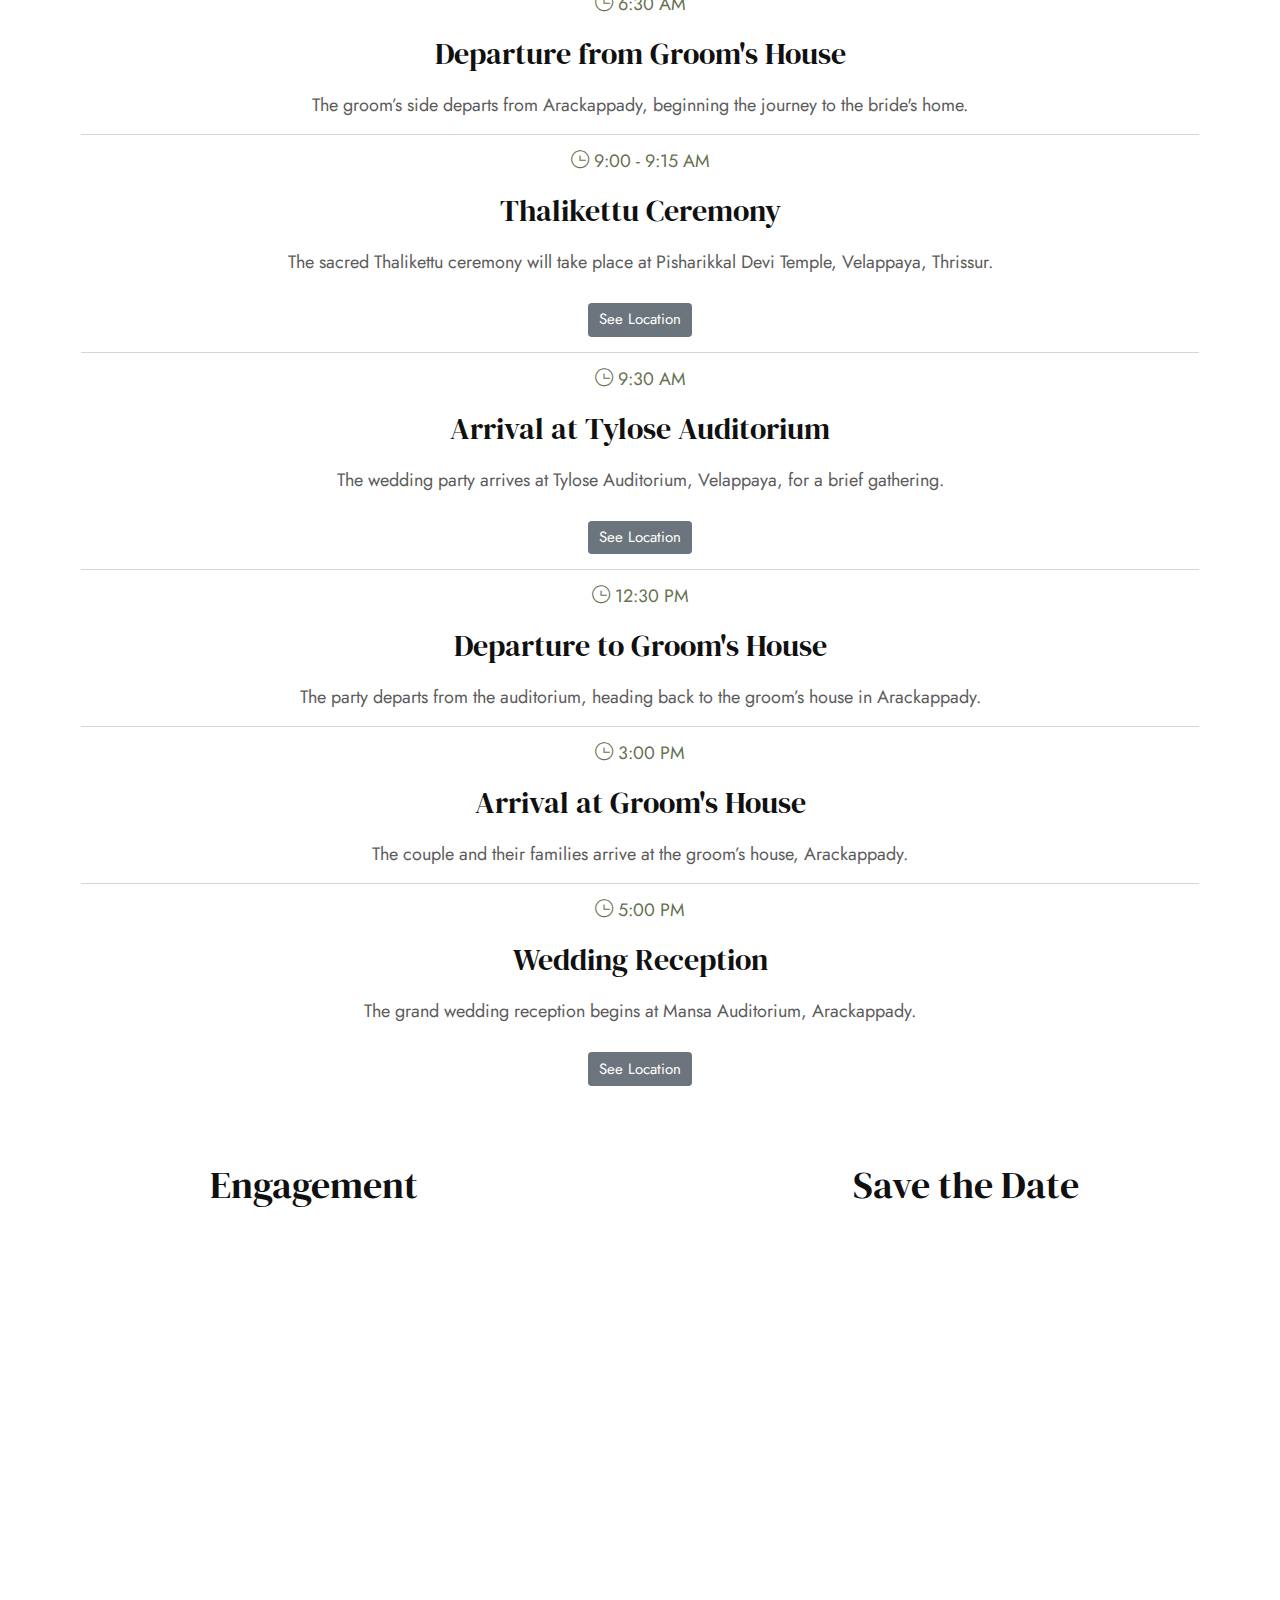
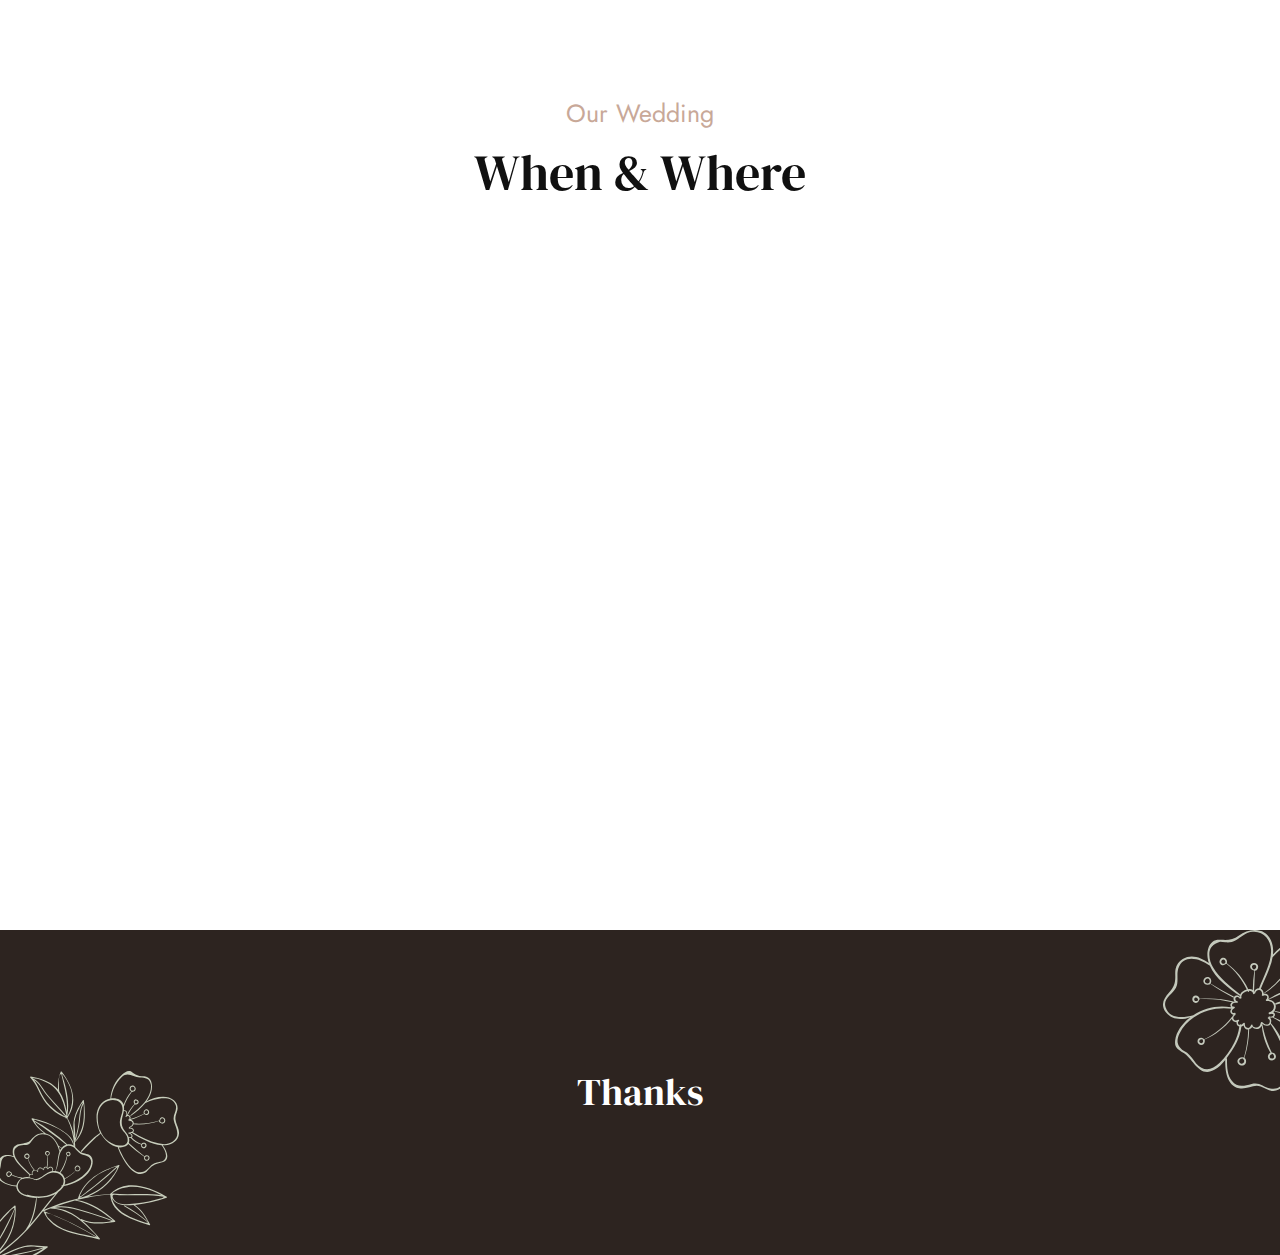
==== commit d7d30029: "update" ====
--- a/index.html
+++ b/index.html
@@ -139,7 +139,7 @@
   <div class="modal-dialog modal-dialog-scrollable">
     <div class="modal-content">
        
-       <div data-bs-dismiss="modal" > <i class="ti-arrow-left"></i> |  Back to Home </div>
+       <div data-bs-dismiss="modal" class="bbhh" > <i class="ti-angle-left"></i>   </div>
 
 
 
--- a/css/styles.css
+++ b/css/styles.css
@@ -24354,11 +24354,19 @@
     display: none;
 }
 
-body.modal-open{
-    .tx-location{
-        display: none;
-    }
-    .tx-home{
-    display: block;
-}
+
+body.modal-open .tx-location{
+display: none;
+}
+
+body.modal-open .tx-home{
+display: block;
+height: 39.67px;
+line-height: 37px;
+}
+
+
+
+.bbhh i{
+    font-size: 24px;
 }--- a/css/styles.css
+++ b/css/styles.css
@@ -24354,11 +24354,19 @@
     display: none;
 }
 
-body.modal-open{
-    .tx-location{
-        display: none;
-    }
-    .tx-home{
-    display: block;
-}
+
+body.modal-open .tx-location{
+display: none;
+}
+
+body.modal-open .tx-home{
+display: block;
+height: 39.67px;
+line-height: 37px;
+}
+
+
+
+.bbhh i{
+    font-size: 24px;
 }